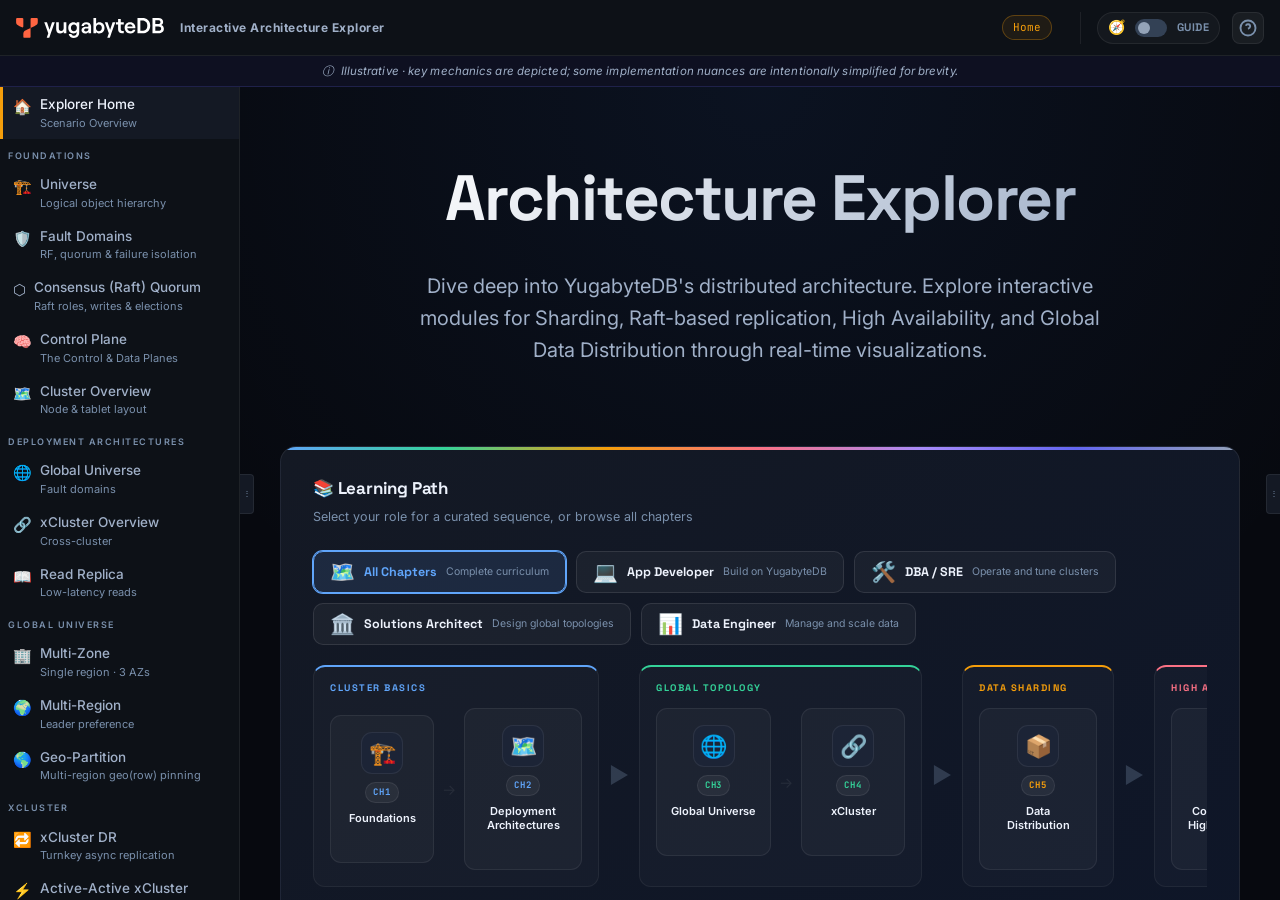
==== explorer/index.html @ 7efde9fc "update: learning path" ====
<!DOCTYPE html>
<html lang="en">

<head>
  <meta charset="UTF-8">
  <meta name="viewport" content="width=device-width, initial-scale=1.0">
  <title>YugabyteDB Interactive Architecture Explorer</title>
  <link
    href="https://fonts.googleapis.com/css2?family=Inter:wght@300;400;500;600;700&family=Space+Grotesk:wght@400;500;600;700&family=JetBrains+Mono:wght@400;500;600&display=swap"
    rel="stylesheet">
  <link rel="stylesheet" href="style.css">
</head>

<body>
  <header>
    <div class="logo">
      <img src="../logo.svg" alt="YugabyteDB" style="height: 20px;">
    </div>
    <span class="logo-txt" style="font-size:12px;color:var(--txt2);font-family:var(--body);margin-left:4px">Interactive Architecture Explorer</span>
    <div class="header-mid">
      <span class="hbadge" id="active-badge">Cluster Overview</span>
      <div class="cluster-health">
        <div class="dot" id="health-dot"></div><span id="health-txt">Healthy · RF=3 · 3 TServers · 7 Raft Groups</span>
      </div>
    </div>
    <div class="header-right">
      <div class="guide-control">
        <span class="guide-icon">🧭</span>
        <label class="switch">
          <input type="checkbox" id="guide-toggle-check" onchange="toggleGuideSetting()">
          <span class="slider"></span>
        </label>
        <span class="guide-label">Guide</span>
      </div>
      <button class="help-trigger" onclick="toggleHelp()" title="Keyboard Shortcuts (?)">
        <svg viewBox="0 0 24 24" width="18" height="18" stroke="currentColor" stroke-width="2.5" fill="none">
          <circle cx="12" cy="12" r="10"></circle>
          <path d="M9.09 9a3 3 0 0 1 5.83 1c0 2-3 3-3 3"></path>
          <line x1="12" y1="17" x2="12.01" y2="17"></line>
        </svg>
      </button>
    </div>
  </header>
  <div class="notice-bar">
    ⓘ &nbsp;Illustrative · key mechanics are depicted; some implementation nuances are intentionally simplified for brevity.
  </div>

  <div class="app-main">
    <!-- SIDEBAR -->
    <nav class="sidebar" id="sidebar">
      <!-- Populated dynamically by buildSidebar() -->
    </nav>

    <!-- CLUSTER AREA -->
    <div class="cluster-area">
      <div id="home-view" class="home-view" style="display:none"></div>
      <div class="pane-toggle sidebar-toggle" onclick="toggleSidebar()" title="Toggle Sidebar (Left Pane) · [ ">⋮</div>
      <div class="pane-toggle info-toggle" onclick="toggleInfoPanel()" title="Toggle Info Panel (Right Pane) · ]">⋮</div>
      <div class="toolbar">
        <span class="tlabel">LEGEND:</span>
        <span class="tchip tc-l">◉ LEADER</span>
        <span class="tchip tc-f">○ FOLLOWER</span>
        <span class="tchip tc-c">◐ CANDIDATE</span>
        <span class="tchip tc-d">✕ DEAD</span>
        <span class="tchip tc-p">⟊ PARTITIONED</span>
        <span class="tterm-display" id="term-display">Raft Term: 4</span>
      </div>

      <div id="arch-view" class="arch-view" style="display:none"></div>

      <!-- canvas -->
      <div class="canvas-wrap" id="canvas-wrap">
        <svg id="svg-overlay"></svg>
        <div class="region-divider d-v1" style="left: 33%"></div>
        <div class="region-divider d-v2" style="left: 66%"></div>
        <div class="client-box" id="client-box">⬡ YB-TServer Gateway</div>

        <!-- Geo-Partitioning: region-pinned client boxes -->
        <div class="geo-client-box" id="geo-client-us">⬡ US-East<br>Client</div>
        <div class="geo-client-box" id="geo-client-eu">⬡ EU-West<br>Client</div>
        <div class="geo-client-box" id="geo-client-apac">⬡ APAC<br>Client</div>

        <!-- Region Info Column (Visible only in Geo-mode) -->
        <div class="region-info-card" id="ric-us">
          <div class="ric-flag">🇺🇸</div>
          <div class="ric-name">US-East</div>
          <div class="ric-meta">AWS us-east-1</div>
        </div>
        <div class="region-info-card" id="ric-eu">
          <div class="ric-flag">🇪🇺</div>
          <div class="ric-name">Europe</div>
          <div class="ric-meta">AWS eu-central-1</div>
        </div>
        <div class="region-info-card" id="ric-apac">
          <div class="ric-flag">🇮🇳</div>
          <div class="ric-name">APAC</div>
          <div class="ric-meta">AWS ap-south-1</div>
        </div>

        <!-- Region US -->
        <div class="node-card" id="node-1">
          <div class="region-label">ap-south-1</div>
          <div class="n-header"><div class="n-indicator" id="ni-1"></div><div class="n-name">TServer-1</div><div class="n-zone">ap-south-1a</div></div>
          <div class="n-body" id="nb-1"></div>
        </div>
        <div class="node-card" id="node-2">
          <div class="region-label">ap-south-1</div>
          <div class="n-header"><div class="n-indicator" id="ni-2"></div><div class="n-name">TServer-2</div><div class="n-zone">ap-south-1b</div></div>
          <div class="n-body" id="nb-2"></div>
        </div>
        <div class="node-card" id="node-3">
          <div class="region-label">ap-south-1</div>
          <div class="n-header"><div class="n-indicator" id="ni-3"></div><div class="n-name">TServer-3</div><div class="n-zone">ap-south-1c</div></div>
          <div class="n-body" id="nb-3"></div>
        </div>

        <!-- Region EU -->
        <div class="node-card" id="node-4" style="display:none">
          <div class="region-label">Europe</div>
          <div class="n-header"><div class="n-indicator" id="ni-4"></div><div class="n-name">TServer-4</div><div class="n-zone">eu-central-1a</div></div>
          <div class="n-body" id="nb-4"></div>
        </div>
        <div class="node-card" id="node-5" style="display:none">
          <div class="region-label">Europe</div>
          <div class="n-header"><div class="n-indicator" id="ni-5"></div><div class="n-name">TServer-5</div><div class="n-zone">eu-central-1b</div></div>
          <div class="n-body" id="nb-5"></div>
        </div>
        <div class="node-card" id="node-6" style="display:none">
          <div class="region-label">Europe</div>
          <div class="n-header"><div class="n-indicator" id="ni-6"></div><div class="n-name">TServer-6</div><div class="n-zone">eu-central-1c</div></div>
          <div class="n-body" id="nb-6"></div>
        </div>

        <!-- Region APAC -->
        <div class="node-card" id="node-7" style="display:none">
          <div class="region-label">APAC</div>
          <div class="n-header"><div class="n-indicator" id="ni-7"></div><div class="n-name">TServer-7</div><div class="n-zone">ap-south-1a</div></div>
          <div class="n-body" id="nb-7"></div>
        </div>
        <div class="node-card" id="node-8" style="display:none">
          <div class="region-label">APAC</div>
          <div class="n-header"><div class="n-indicator" id="ni-8"></div><div class="n-name">TServer-8</div><div class="n-zone">ap-south-1b</div></div>
          <div class="n-body" id="nb-8"></div>
        </div>
        <div class="node-card" id="node-9" style="display:none">
          <div class="region-label">APAC</div>
          <div class="n-header"><div class="n-indicator" id="ni-9"></div><div class="n-name">TServer-9</div><div class="n-zone">ap-south-1c</div></div>
          <div class="n-body" id="nb-9"></div>
        </div>

        <!-- xCluster PRIMARY cluster label -->
        <div class="xc-primary-bar" id="xc-primary-bar">
          <div class="xc-badge primary">PRIMARY</div>
          <div class="xc-region-badge" id="xc-primary-region">ap-south-1</div>
          <div class="xc-city-lbl">Mumbai, IN</div>
          <div class="xc-dot"></div>
        </div>

        <!-- xCluster Latency / CDC Band -->
        <div class="xc-latency-band" id="xc-latency-band">
          <div class="xc-wan-info">
            <div class="xc-wan-lbl">WAN /<br>Internet</div>
            <div class="xc-rtt" id="xc-rtt">RTT ~45ms</div>
            <div class="xc-dir-arrow">↓ Pull</div>
          </div>
          <div class="xc-pollers-wrap">
            <div class="xc-pollers-hdr" id="xc-pollers-hdr">Pollers · ap-south-2</div>
            <div class="xc-pollers">
              <div class="xc-poller" id="xc-p1">
                <div class="xc-poller-dot">P-1</div>
                <div class="xc-poller-lbl">Poller 1</div>
              </div>
              <div class="xc-poller" id="xc-p2">
                <div class="xc-poller-dot">P-2</div>
                <div class="xc-poller-lbl">Poller 2</div>
              </div>
              <div class="xc-poller" id="xc-p3">
                <div class="xc-poller-dot">P-3</div>
                <div class="xc-poller-lbl">Poller 3</div>
              </div>
            </div>
          </div>
          <div class="xc-metrics">
            <div class="xc-metric"><span class="xc-metric-lbl">Lag</span><span class="xc-metric-val" id="xc-lag">—</span></div>
            <div class="xc-metric"><span class="xc-metric-lbl">RPO</span><span class="xc-metric-val" id="xc-rpo">—</span></div>
          </div>
        </div>

        <!-- xCluster SECONDARY cluster label -->
        <div class="xc-secondary-bar" id="xc-secondary-bar">
          <div class="xc-badge secondary" id="xc-secondary-badge">SECONDARY</div>
          <div class="xc-region-badge" id="xc-secondary-region">ap-south-2</div>
          <div class="xc-city-lbl">Hyderabad, IN</div>
        </div>
      </div>

      <!-- FAILURE DASHBOARD -->
      <div class="failure-dash" id="failure-dash" style="height:230px">
        <div class="fd-tabs" id="fd-tabs">
          <button class="fd-tab active" id="fdt-node" onclick="switchFDTab('node')">💥 Node Failure</button>
          <button class="fd-tab" id="fdt-part" onclick="switchFDTab('part')">🔀 Network Partition</button>
          <div style="margin-left:auto;display:flex;align-items:center;gap:8px;padding-right:10px">
            <span id="fd-phase-lbl" style="font-size:10px;color:var(--txt3);font-family:var(--mono)"></span>
          </div>
        </div>
        <div class="fd-content">
          <div class="fd-nodes" id="fd-nodes"></div>
          <div class="fd-tracker">
            <div class="fd-tracker-header">
              <div class="fd-counter">
                <div class="fdc-val" id="fd-write-total">0</div>
                <div class="fdc-lbl">WRITES SENT</div>
              </div>
              <div class="fd-counter">
                <div class="fdc-val" id="fd-write-ok" style="color:var(--ok)">0</div>
                <div class="fdc-lbl">COMMITTED</div>
              </div>
              <div class="fd-counter">
                <div class="fdc-val" id="fd-write-lost" style="color:var(--dead)">0</div>
                <div class="fdc-lbl">REJECTED</div>
              </div>
              <div class="fd-counter">
                  <div class="fdc-val" id="fd-write-lag" style="color:var(--warn)">0</div>
                  <div class="fdc-lbl">LOG LAG</div>
              </div>
              <div style="flex:1"></div>
              <button class="btn btn-p" id="btn-fd-run" onclick="fdToggleAutoWrite()"
                style="font-size:10px;padding:5px 10px">▶ Start Writes</button>
            </div>
            <div class="fd-write-log" id="fd-write-log"></div>
          </div>
        </div>
      </div>

      <!-- SCALABILITY DASHBOARD -->
      <div class="scalability-dash" id="scalability-dash">
        <div class="fd-tabs">
          <div class="fd-tab active">📊 Cluster Balance & Scaling Stats</div>
        </div>
        <div class="sd-content">
          <div id="sd-stats-grid" class="sd-stats-grid"></div>
        </div>
      </div>

      <!-- MULTI-REGION LATENCY PANEL -->
      <div class="mr-lat-panel" id="mr-lat-panel"></div>

      <!-- DATA PANEL -->
      <div class="data-panel" id="data-panel">
        <div class="log-hdr" style="padding: 6px 12px; flex-shrink: 0;">Table Data View</div>
        <div class="data-table-wrap">
          <table class="data-table" id="data-table">
            <thead><tr id="data-table-head"></tr></thead>
            <tbody id="data-table-body"></tbody>
          </table>
        </div>
      </div>

      <!-- SPLIT PANEL -->
      <div class="split-panel" id="split-panel">
        <div class="log-hdr" style="padding: 0; margin-bottom: 8px;">Tablet Split Analysis</div>
        <div class="split-viz" id="split-viz"></div>
      </div>
      <!-- DOCDB PANEL -->
      <div class="docdb-panel" id="docdb-panel" style="display:none">
        <div class="docdb-pnl-hdr">
          <div class="docdb-pnl-title">DocDB Internal KV Store · LSM + MVCC View</div>
          <div class="docdb-pnl-sub">All writes are immutable appends — layers shown newest → oldest</div>
        </div>
        <div class="docdb-op" id="docdb-op" style="display:none"></div>
        <div class="docdb-layers-wrap" id="docdb-layers-wrap"></div>
        <div class="docdb-rdrs" id="docdb-readers-wrap" style="display:none">
          <div class="docdb-rdrs-hdr">MVCC Snapshot Readers</div>
          <div class="docdb-rdrs-list" id="docdb-readers-list"></div>
        </div>
      </div>
    </div>

    <!-- INFO PANEL -->
    <aside class="info-panel">
      <div class="info-resize-handle" id="info-resize-handle"></div>
      <div class="i-title" id="i-title">Cluster Overview</div>
      <div class="i-desc" id="i-desc">YugabyteDB distributes data across TServers using tablet-based sharding.</div>
      <div class="step-sec" id="step-sec"><span class="scount">—</span></div>
      <div class="elect-timeline" id="elect-timeline" style="display:none">
        <div class="et-title">Election Lifecycle</div>
        <div class="et-steps" id="et-steps"></div>
      </div>
      <div class="ddl-sec" id="ddl-sec">
        <div class="lat-title">Table Schema</div>
        <div class="ddl-code" id="ddl-code"></div>
      </div>
      <div class="hash-routing-sec" id="hash-routing-sec" style="display:none">
        <div class="lat-title">Hash Key Space</div>
        <div id="hash-range-map"></div>
        <div class="hash-cur" id="hash-cur" style="display:none">
          <div class="hash-cur-lbl">Last Insert</div>
          <div class="hash-cur-flow" id="hash-cur-flow"></div>
        </div>
        <div class="hash-history-sec" id="hash-history-sec" style="display:none">
          <div class="hash-cur-lbl">Recent Inserts</div>
          <div id="hash-history-list"></div>
        </div>
      </div>
      <div class="lat-sec">
        <div class="lat-title">Operation Latency</div>
        <div id="lat-rows"></div>
      </div>
      <div class="tx-sec" id="tx-panel" style="display:none">
        <div class="tx-title">Distributed Transactions <span id="tx-count">0</span></div>
        <div id="tx-list" style="display:contents">
           <div style="font-size:9px;color:var(--txt3);text-align:center;padding:10px">No active transactions</div>
        </div>
      </div>
      <div class="log-sec">
        <div class="log-hdr">Event Log <button class="log-clr" onclick="clearLog()">Clear</button></div>
        <div class="log-body" id="log-body"></div>
      </div>
    </aside>
  </div>

  <!-- CTRL BAR -->
  <div class="ctrl-bar">
    <div class="cgrp">
      <button class="btn btn-p" id="btn-step" onclick="stepForward()">Step →</button>
      <button class="btn" id="btn-play" onclick="togglePlay()">▶ Play</button>
      <button class="btn" id="btn-reset" onclick="resetScenario()">↺ Reset</button>
    </div>
    <div class="cdiv"></div>
    <div class="spd-wrap">Speed: <input type="range" id="spd" min="0.5" max="3" step="0.5" value="1"
        oninput="speedVal=+this.value;document.getElementById('spd-val').textContent=this.value+'×'"><span
        id="spd-val">1×</span></div>
    <div class="cdiv"></div>
    <div class="cgrp" id="extra-btns"></div>
    <div class="qwrap">
      <input class="qinput" id="qinput" placeholder="SELECT * FROM users WHERE id = 4"
        onkeydown="if(event.key==='Enter')execQuery()" />
      <button class="btn btn-p" onclick="execQuery()">Execute</button>
    </div>
  </div>

  <!-- MODALS & GUIDES -->
  <div class="modal-overlay" id="help-modal">
    <div class="modal-content help-modal">
      <div class="modal-header">
        <h2>⌨️ Architecture Explorer Shortcuts</h2>
        <button class="close-btn" onclick="toggleHelp()">×</button>
      </div>
      <div class="modal-body">
        <div class="shortcut-grid">
          <div class="shortcut-item"><kbd>?</kbd><span>Show / Hide this help menu</span></div>
          <div class="shortcut-item"><kbd>[</kbd><span>Toggle Navigation Sidebar</span></div>
          <div class="shortcut-item"><kbd>]</kbd><span>Toggle Info Panel (Right)</span></div>
          <div class="shortcut-item"><kbd>Space</kbd><span>Play / Pause Simulation</span></div>
          <div class="shortcut-item"><kbd>↑</kbd> <kbd>↓</kbd><span>Navigate Sidebar Menus</span></div>
          <div class="shortcut-item"><kbd>S</kbd><span>Step Forward</span></div>          <div class="shortcut-item"><kbd>R</kbd><span>Reset Scenario</span></div>
          <div class="shortcut-item"><kbd>F</kbd><span>Toggle Focus Mode (Canvas only)</span></div>
          <div class="shortcut-item"><kbd>G</kbd><span>Toggle Explorer Guide</span></div>
          <div class="shortcut-item"><kbd>Esc</kbd><span>Close Guide / Modal</span></div>
        </div>
      </div>
    </div>
  </div>

  <div class="tour-guide" id="tour-guide">
    <div class="tour-header">
      <span class="tour-title">🧭 Explorer Guide</span>
      <button class="tour-close" onclick="closeTour()">×</button>
    </div>
    <div class="tour-content" id="tour-content">
      <!-- Populated by engine.js -->
    </div>
  </div>

  <div class="focus-mode-hint" id="focus-hint">Focus Mode Active · Press 'F' to exit</div>
  <script src="config.js"></script>
  <script src="engine.js"></script>
  <script src="scenarios.js"></script>
</body>

</html>
---- explorer/style.css ----
:root {
      --bg: #07090f;
      --s1: #0d1117;
      --s2: #141924;
      --s3: #1c2436;
      --border: rgba(255, 255, 255, .07);
      --border-hi: rgba(255, 255, 255, .14);
      --txt: #edf2fc;
      --txt2: #a0b0c8;
      --txt3: #7a90ac;
      --leader: #f59e0b;
      --follower: #3b82f6;
      --candidate: #a855f7;
      --dead: #ef4444;
      --ok: #22c55e;
      --warn: #f59e0b;
      --err: #ef4444;
      --info: #60a5fa;
      --near: #34d399;
      --far: #fb923c;
      --part: #e879f9;
      --users-c: #f59e0b;
      --categories-c: #34d399;
      --prod-c: #60a5fa;
      --head: 'Space Grotesk', sans-serif;
      --body: 'Inter', sans-serif;
      --mono: 'JetBrains Mono', monospace;
      --hh: 56px;
      --ch: 64px;
      --sw: 240px;
      --iw: 340px;
      --accent: #3b82f6;
      --accent-dim: rgba(59, 130, 246, 0.1);
    }

    *,
    *::before,
    *::after {
      box-sizing: border-box;
      margin: 0;
      padding: 0
    }

    body {
      font-family: var(--body);
      background: var(--bg);
      color: var(--txt);
      height: 100vh;
      display: flex;
      flex-direction: column;
      overflow: hidden;
      font-size: 14px;
      line-height: 1.6;
      font-weight: 400;
      -webkit-font-smoothing: antialiased;
      -moz-osx-font-smoothing: grayscale;
      text-rendering: optimizeLegibility;
    }

    /* ── HEADER ── */
    header {
      height: var(--hh);
      background: var(--s1);
      border-bottom: 1px solid var(--border);
      display: flex;
      align-items: center;
      padding: 0 16px;
      gap: 12px;
      flex-shrink: 0;
      z-index: 20
    }

    .logo {
      display: flex;
      align-items: center;
      gap: 9px
    }

    .logo-txt {
      font-family: var(--head);
      font-size: 20px;
      font-weight: 700;
      letter-spacing: .5px
    }

    .header-mid {
      margin-left: auto;
      display: flex;
      align-items: center;
      gap: 16px;
    }

    .notice-bar {
      width: 100%;
      background: rgba(99, 102, 241, 0.08);
      border-bottom: 1px solid rgba(99, 102, 241, 0.2);
      color: var(--txt2);
      font-size: 11.5px;
      font-style: italic;
      text-align: center;
      padding: 6px 20px;
      flex-shrink: 0;
      letter-spacing: 0.1px
    }

    .hbadge {
      padding: 3px 10px;
      border-radius: 20px;
      font-size: 11px;
      font-family: var(--mono);
      border: 1px solid rgba(245, 158, 11, .3);
      background: rgba(245, 158, 11, .08);
      color: var(--leader)
    }

    .cluster-health {
      display: flex;
      align-items: center;
      gap: 5px;
      font-size: 11px;
      color: var(--ok);
      font-family: var(--mono)
    }

    .dot {
      width: 6px;
      height: 6px;
      border-radius: 50%;
      background: var(--ok);
      animation: blink 2s ease infinite
    }

    @keyframes blink {
      0%, 100% { opacity: 1; }
      50% { opacity: .3; }
    }

    .dcell-hlc {
      font-family: var(--mono);
      font-size: 8.5px;
      color: var(--near);
      opacity: 0.9;
      background: rgba(52, 211, 153, 0.08);
      padding: 1px 4px;
      border-radius: 3px;
      border: 1px solid rgba(52, 211, 153, 0.15);
      text-shadow: 0 0 6px rgba(52, 211, 153, 0.4);
      margin-left: auto;
      letter-spacing: -0.2px;
    }

    /* ── REGIONS ── */
    .region-label {
      position: absolute;
      top: -26px;
      left: 50%;
      transform: translateX(-50%);
      font-size: 10px;
      font-weight: 800;
      letter-spacing: 1.2px;
      text-transform: uppercase;
      color: var(--txt3);
      background: var(--s1);
      padding: 3px 10px;
      border-radius: 5px;
      border: 1px solid var(--border);
      white-space: nowrap;
      pointer-events: none;
      display: none;
      box-shadow: 0 4px 12px rgba(0,0,0,0.3);
      z-index: 10;
    }

    .node-card.us-region .region-label { display: block; color: var(--leader); border-color: rgba(245, 158, 11, .4); background: rgba(245, 158, 11, 0.05); }
    .node-card.eu-region .region-label { display: block; color: var(--follower); border-color: rgba(59, 130, 246, .4); background: rgba(59, 130, 246, 0.05); }
    .node-card.apac-region .region-label { display: block; color: var(--near); border-color: rgba(52, 211, 153, .4); background: rgba(52, 211, 153, 0.05); }

    .canvas-wrap.region-distance {
      display: grid;
      grid-template-columns: repeat(3, 1fr);
      gap: 30px;
      padding: 45px 25px;
      transition: all 0.5s ease;
    }

    .canvas-wrap.geo-mode {
      display: grid;
      grid-template-columns: 180px 1fr 1fr 1fr 120px;
      grid-template-rows: repeat(3, auto);
      gap: 24px 20px;
      padding: 40px 20px 20px;
      width: 100%;
      max-width: 1600px;
      margin: 0 auto;
    }

    .geo-mode .node-card {
      margin-top: 0;
      max-width: 100%;
      width: 100%;
    }

    .canvas-wrap.geo-mode > #svg-overlay,
    .canvas-wrap.geo-mode > .region-divider {
      grid-column: 1 / -1;
      grid-row: 1 / -1;
    }

    .region-info-card {
      display: none;
      background: var(--s1);
      border: 1px solid var(--border-hi);
      border-radius: 12px;
      padding: 16px;
      flex-direction: column;
      gap: 4px;
      box-shadow: 0 4px 20px rgba(0,0,0,0.4);
      border-left: 5px solid var(--txt3);
    }

    .geo-mode .region-info-card { display: flex; }
    
    .geo-mode #ric-us { grid-row: 1; grid-column: 1; border-left-color: var(--leader); }
    .geo-mode #node-1 { grid-row: 1; grid-column: 2; }
    .geo-mode #node-2 { grid-row: 1; grid-column: 3; }
    .geo-mode #node-3 { grid-row: 1; grid-column: 4; }
    
    .geo-mode #ric-eu { grid-row: 2; grid-column: 1; border-left-color: var(--follower); }
    .geo-mode #node-4 { grid-row: 2; grid-column: 2; }
    .geo-mode #node-5 { grid-row: 2; grid-column: 3; }
    .geo-mode #node-6 { grid-row: 2; grid-column: 4; }
    
    .geo-mode #ric-apac { grid-row: 3; grid-column: 1; border-left-color: var(--near); }
    .geo-mode #node-7 { grid-row: 3; grid-column: 2; }
    .geo-mode #node-8 { grid-row: 3; grid-column: 3; }
    .geo-mode #node-9 { grid-row: 3; grid-column: 4; }

    .ric-flag { font-size: 24px; margin-bottom: 2px; }
    .ric-name { font-family: var(--head); font-size: 17px; font-weight: 800; color: var(--txt); }
    .ric-meta { font-family: var(--mono); font-size: 10px; color: var(--txt3); text-transform: uppercase; letter-spacing: 0.5px; }

    .canvas-wrap.geo-mode .node-card {
      margin-top: 0 !important;
      width: 100% !important;
      max-width: 320px !important;
    }

    .canvas-wrap.region-distance .node-card {
      margin-top: 15px;
      width: 100%;
    }

    .region-divider {
      position: absolute;
      top: 0;
      bottom: 0;
      width: 1px;
      background: linear-gradient(to bottom, transparent, var(--border-hi), transparent);
      z-index: 0;
      display: none;
    }

    .region-divider.d-v1 { left: 33.33% !important; }
    .region-divider.d-v2 { left: 66.66% !important; }
    .region-distance .region-divider { display: block; }

    /* ── LAYOUT ── */
    .app-main {
      flex: 1;
      display: flex;
      overflow: hidden
    }

    /* ── SIDEBAR ── */
    .sidebar {
      width: var(--sw);
      background: var(--s1);
      border-right: 1px solid var(--border);
      display: flex;
      flex-direction: column;
      overflow-y: auto;
      flex-shrink: 0;
      transition: width 0.3s ease, min-width 0.3s ease;
    }

    .sidebar.collapsed {
      width: 0 !important;
      min-width: 0 !important;
      border-right: none;
      overflow: hidden;
    }

    .sgroup {
      padding: 10px 8px 4px;
      font-size: 9px;
      font-weight: 600;
      letter-spacing: 1.5px;
      text-transform: uppercase;
      color: var(--txt3)
    }

    .sbtn {
      display: flex;
      align-items: flex-start;
      gap: 8px;
      padding: 9px 10px;
      cursor: pointer;
      border: none;
      background: transparent;
      color: var(--txt2);
      text-align: left;
      width: 100%;
      border-left: 3px solid transparent;
      font-family: var(--body);
      transition: all .15s
    }

    .sbtn:hover {
      background: var(--s2);
      color: var(--txt)
    }

    .sbtn.active {
      background: var(--s2);
      color: var(--txt);
      border-left-color: var(--leader)
    }

    .sicon {
      font-size: 15px;
      flex-shrink: 0;
      margin-top: 1px
    }

    .slabel {
      font-size: 13.5px;
      font-weight: 500;
      line-height: 1.3
    }

    .ssub {
      font-size: 11px;
      color: var(--txt3);
      margin-top: 2px
    }

    /* ── CLUSTER AREA ── */
    .cluster-area {
      flex: 1;
      display: flex;
      flex-direction: column;
      overflow: hidden;
      position: relative
    }

    .toolbar {
      height: 32px;
      background: var(--s1);
      border-bottom: 1px solid var(--border);
      display: flex;
      align-items: center;
      padding: 0 10px;
      gap: 8px;
      flex-shrink: 0
    }

    .tchip {
      padding: 2px 7px;
      border-radius: 4px;
      font-size: 9px;
      font-family: var(--mono);
      border: 1px solid
    }

    .tc-l {
      color: var(--leader);
      border-color: rgba(245, 158, 11, .3);
      background: rgba(245, 158, 11, .07)
    }

    .tc-f {
      color: var(--follower);
      border-color: rgba(59, 130, 246, .3);
      background: rgba(59, 130, 246, .07)
    }

    .tc-c {
      color: var(--candidate);
      border-color: rgba(168, 85, 247, .3);
      background: rgba(168, 85, 247, .07)
    }

    .tc-d {
      color: var(--dead);
      border-color: rgba(239, 68, 68, .3);
      background: rgba(239, 68, 68, .07)
    }

    .tc-p {
      color: var(--part);
      border-color: rgba(232, 121, 249, .3);
      background: rgba(232, 121, 249, .07)
    }

    .tlabel {
      font-size: 9px;
      color: var(--txt3)
    }

    .tterm-display {
      margin-left: auto;
      font-family: var(--mono);
      font-size: 10px;
      color: var(--txt2)
    }

    .tterm-display.hl-term {
      color: var(--leader) !important;
      font-weight: bold;
      text-shadow: 0 0 10px rgba(245, 158, 11, 0.6);
    }

    .canvas-wrap {
      position: relative;
      overflow-y: auto;
      display: flex;
      gap: 12px;
      padding: 10px;
      align-items: flex-start;
      flex: 1;
      min-height: 0
    }


    #svg-overlay {
      position: absolute;
      top: 0;
      left: 0;
      width: 100%;
      height: 1000px; /* Large height to cover scrolled area */
      pointer-events: none;
      z-index: 0
    }

    .client-box {
      position: absolute;
      top: 2px;
      left: 50%;
      transform: translateX(-50%);
      background: var(--s2);
      border: 1px solid var(--border-hi);
      border-radius: 6px;
      padding: 4px 14px;
      font-family: var(--mono);
      font-size: 10px;
      color: var(--txt2);
      z-index: 10;
      white-space: nowrap;
      transition: all .25s
    }

    .geo-mode .client-box {
      position: relative;
      left: auto;
      top: auto;
      transform: none;
      grid-column: 5;
      grid-row: 1;
      align-self: center;
      justify-self: center;
      margin: 0;
      text-align: center;
      max-width: 110px;
      white-space: normal;
      line-height: 1.4;
    }

    .client-box.active {
      border-color: var(--leader);
      color: var(--leader);
      box-shadow: 0 0 12px rgba(245, 158, 11, .2)
    }

    /* ── GEO-PARTITION REGION CLIENTS ── */
    .geo-client-box {
      display: none;
      background: var(--s2);
      border: 1px solid var(--border-hi);
      border-radius: 6px;
      padding: 5px 10px;
      font-family: var(--mono);
      font-size: 10px;
      color: var(--txt2);
      text-align: center;
      white-space: normal;
      line-height: 1.5;
      max-width: 110px;
      transition: all .25s;
      align-self: center;
      justify-self: center;
    }
    .geo-client-box.active {
      border-color: var(--leader);
      color: var(--leader);
      box-shadow: 0 0 12px rgba(245, 158, 11, .2);
    }
    /* In geo-partition mode: hide global client-box, show region clients */
    .geo-mode.geo-partition .client-box { display: none; }
    .geo-mode.geo-partition #geo-client-us   { display: block; grid-column: 5; grid-row: 1; }
    .geo-mode.geo-partition #geo-client-eu   { display: block; grid-column: 5; grid-row: 2; }
    .geo-mode.geo-partition #geo-client-apac { display: block; grid-column: 5; grid-row: 3; }

    /* ── NODE CARDS ── */
    .node-card {
      flex: 1;
      background: var(--s2);
      border: 1px solid var(--border);
      border-radius: 10px;
      display: flex;
      flex-direction: column;
      min-width: 0;
      position: relative;
      z-index: 1;
      transition: border-color .3s, opacity .3s;
      margin-top: 30px
    }

    .node-card.n-dead {
      border-color: var(--dead) !important;
      opacity: .6
    }

    .node-card.n-partitioned {
      border-color: var(--part) !important;
      box-shadow: 0 0 18px rgba(232, 121, 249, .25) !important
    }

    .node-card.n-highlight {
      border-color: var(--leader);
      box-shadow: 0 0 20px rgba(245, 158, 11, .2)
    }

    .n-header {
      padding: 8px 10px;
      border-bottom: 1px solid var(--border);
      border-radius: 10px 10px 0 0;
      display: flex;
      align-items: center;
      gap: 7px
    }

    .n-indicator {
      width: 7px;
      height: 7px;
      border-radius: 50%;
      background: var(--ok);
      animation: blink 3s ease infinite;
      flex-shrink: 0
    }

    .n-dead .n-indicator {
      background: var(--dead);
      animation: none
    }

    .n-name {
      font-family: var(--head);
      font-size: 15px;
      font-weight: 700;
      letter-spacing: .3px
    }

    .n-zone {
      margin-left: auto;
      font-family: var(--mono);
      font-size: 9px;
      color: #fff;
      background: rgba(255,255,255,0.06);
      border: 1px solid rgba(255,255,255,0.2);
      padding: 2px 7px;
      border-radius: 4px;
      text-transform: lowercase;
      letter-spacing: 0.2px;
    }

    .n-body {
      padding: 6px;
      display: flex;
      flex-direction: column;
      gap: 5px;
      flex: 1;
      min-height: 0
    }

    /* ── TABLETS ── */
    .tablet {
      border: 1px solid var(--border);
      border-radius: 8px;
      background: var(--s3);
      padding: 10px 12px;
      cursor: pointer;
      transition: all .25s;
      position: relative;
      margin-bottom: 5px;
      box-shadow: 0 4px 6px rgba(0,0,0,0.1);
    }

    .tablet:hover {
      border-color: var(--border-hi)
    }

    .tablet.compact {
      padding: 7px 10px;
      margin-bottom: 3px;
    }

    .tablet.compact .t-top { margin-bottom: 3px; }
    .tablet.compact .t-meta { margin-bottom: 0; }

    .lsm-mini {
      font-family: var(--mono);
      font-size: 9px;
      color: var(--txt3);
      margin-top: 5px;
      letter-spacing: 0.3px;
    }

    .tablet.t-leader {
      border-color: rgba(245, 158, 11, .5);
      background: linear-gradient(135deg, rgba(245, 158, 11, .1), var(--s3));
      box-shadow: inset 0 0 15px rgba(245, 158, 11, .08)
    }

    .tablet.t-follower {
      border-color: rgba(59, 130, 246, .25)
    }

    .tablet.t-candidate {
      border-color: var(--candidate) !important;
      box-shadow: 0 0 14px rgba(168, 85, 247, .35) !important;
      animation: cpulse .5s ease infinite
    }

    .tablet.t-hl {
      border-color: var(--leader) !important;
      box-shadow: 0 0 20px rgba(245, 158, 11, .45) !important
    }

    .tablet.t-hl2 {
      border-color: var(--info) !important;
      box-shadow: 0 0 16px rgba(96, 165, 250, .35) !important
    }

    .tablet.t-new {
      border-color: var(--ok) !important;
      box-shadow: 0 0 16px rgba(34, 197, 94, .3) !important;
      animation: fadeIn .4s ease
    }

    .tablet.t-stale {
      border-color: var(--warn) !important;
      opacity: .75
    }

    .tablet.t-syncing {
      border-color: var(--near) !important;
      box-shadow: 0 0 14px rgba(52, 211, 153, .3) !important
    }

    .tablet.t-retiring {
      border-color: var(--warn) !important;
      opacity: .45;
      transition: opacity .5s ease
    }

    .tablet.t-gc-out {
      opacity: 0 !important;
      transform: scaleY(0);
      transform-origin: top;
      transition: opacity .45s ease, transform .45s ease;
      pointer-events: none;
      margin-bottom: 0;
      overflow: hidden
    }

    .gc-overlay {
      position: absolute;
      inset: 0;
      background: rgba(245, 158, 11, .1);
      border-radius: 8px;
      display: flex;
      align-items: center;
      justify-content: center;
      font-family: var(--head);
      font-size: 12px;
      font-weight: 700;
      color: var(--warn);
      letter-spacing: 1.5px;
      z-index: 3;
      pointer-events: none
    }

    @keyframes cpulse {

      0%,
      100% {
        opacity: 1
      }

      50% {
        opacity: .7
      }
    }

    @keyframes fadeIn {
      from {
        opacity: 0;
        transform: scale(.95)
      }

      to {
        opacity: 1;
        transform: scale(1)
      }
    }

    .t-top {
      display: flex;
      align-items: center;
      gap: 5px;
      margin-bottom: 5px
    }

    .t-colordot {
      width: 8px;
      height: 8px;
      border-radius: 2px;
      flex-shrink: 0
    }

    .t-colordots {
      display: flex;
      gap: 2px;
      margin-right: 4px;
    }

    .t-colordots .t-colordot {
      width: 5px;
      height: 5px;
    }

    .d-col-indicator {
      width: 4px;
      height: 10px;
      border-radius: 1px;
      margin-right: 6px;
      flex-shrink: 0;
    }
    .hash-viz-card {
      position: absolute;
      top: 10px;
      right: 10px;
      background: var(--bg);
      border: 1px solid var(--border);
      padding: 10px;
      border-radius: 4px;
      z-index: 100;
      color: var(--txt);
      font-family: var(--mono);
      font-size: 12px;
      box-shadow: 0 4px 6px rgba(0,0,0,0.3);
    }
    .hash-title { font-weight: 700; margin-bottom: 5px; color: var(--leader); }
    .hash-flow { display: flex; align-items: center; gap: 5px; margin-bottom: 5px; }
    .hash-res { color: var(--ok); }
    .hash-dest { font-weight: 600; color: var(--near); margin-top: 2px; }
    .hash-range { font-size: 10px; color: var(--txt3); margin-top: 2px; }

    .role-badge {
      font-size: 10px;
      font-weight: 700;
      font-family: var(--head);
      letter-spacing: .5px;
      padding: 2px 6px;
      border-radius: 3px;
      flex-shrink: 0
    }

    .r-LEADER {
      background: var(--leader);
      color: #000
    }

    .r-FOLLOWER {
      background: rgba(59, 130, 246, .2);
      color: var(--follower);
      border: 1px solid rgba(59, 130, 246, .35)
    }

    .r-CANDIDATE {
      background: var(--candidate);
      color: #fff;
      animation: cpulse .4s infinite
    }

    .r-DEAD {
      background: rgba(239, 68, 68, .18);
      color: var(--dead);
      border: 1px solid rgba(239, 68, 68, .3)
    }

    .r-PARTITIONED {
      background: rgba(232, 121, 249, .15);
      color: var(--part);
      border: 1px solid rgba(232, 121, 249, .3)
    }

    .t-meta {
      display: flex;
      align-items: center;
      gap: 6px;
      margin-bottom: 5px
    }

    .t-range {
      font-family: var(--mono);
      font-size: 10px;
      color: var(--leader);
      background: rgba(245, 158, 11, 0.1);
      padding: 1px 4px;
      border-radius: 3px;
      font-weight: 600;
    }

    .t-term {
      font-family: var(--mono);
      font-size: 10px;
      color: var(--txt2);
      background: rgba(255, 255, 255, 0.05);
      padding: 1px 4px;
      border-radius: 3px;
      margin-left: auto
    }

    .t-data {
      background: rgba(0, 0, 0, .35);
      border-radius: 4px;
      overflow: hidden;
      margin-bottom: 6px
    }

    .d-row {
      display: flex;
      padding: 3px 6px;
      font-family: var(--mono);
      font-size: 10.5px;
      color: var(--txt2);
      border-bottom: 1px solid rgba(255, 255, 255, .035);
      gap: 2px;
      transition: background .2s
    }

    .d-row:last-child {
      border-bottom: none
    }

    .d-row.r-new {
      background: rgba(245, 158, 11, .2);
      color: var(--txt)
    }

    .d-row.r-read {
      background: rgba(96, 165, 250, .14);
      color: var(--txt)
    }

    .dcell {
      flex: 1;
      overflow: hidden;
      text-overflow: ellipsis;
      white-space: nowrap;
      padding: 0 2px
    }

    .dcell:first-child {
      flex: 0 0 24px;
      color: var(--leader);
      opacity: .85
    }

    .dcell-score {
      flex: 0 0 24px !important;
      text-align: right;
      font-size: 8.5px;
      font-weight: 600;
      color: var(--ok);
      padding: 0 3px 0 0
    }

    .dcell-reg {
      flex: 0 0 26px !important;
      text-align: center;
      font-size: 8px;
      font-weight: 600;
      color: var(--txt2);
      background: rgba(255,255,255,0.04);
      border-radius: 3px;
      padding: 0 2px
    }

    .dcell-hlc {
      flex: 0 0 76px;
      font-size: 8.5px;
      color: var(--info);
      background: rgba(96, 165, 250, 0.06);
      padding: 1px 4px;
      border-radius: 3px;
      text-align: center;
      font-family: var(--mono);
      font-weight: 500;
      margin-left: 4px;
      border: 1px solid rgba(96, 165, 250, 0.1);
      letter-spacing: -0.2px;
    }

    .d-row.provisional {
      opacity: 0.5;
      font-style: italic;
      border-left: 2px solid var(--txt3);
    }

    .d-row.provisional::after {
      content: '⏳';
      font-size: 8px;
      margin-left: 4px;
    }

    /* ── LSM BARS ── */
    .lsm-box {
      background: rgba(0, 0, 0, .25);
      border-radius: 5px;
      padding: 7px 9px;
      margin-top: 4px
    }

    .lsm-title {
      font-size: 8px;
      letter-spacing: 1.2px;
      text-transform: uppercase;
      color: var(--txt3);
      margin-bottom: 5px;
      font-family: var(--mono);
      display: flex;
      align-items: center;
      gap: 5px
    }

    .lsm-fi {
      font-size: 8px;
      color: var(--txt3)
    }

    .lsm-row {
      display: flex;
      align-items: center;
      gap: 6px;
      margin-bottom: 5px
    }

    .lsm-row:last-child {
      margin-bottom: 0
    }

    .lsm-lbl {
      font-size: 9px;
      color: var(--txt2);
      width: 28px;
      flex-shrink: 0;
      font-family: var(--mono)
    }

    .lsm-track {
      flex: 1;
      height: 9px;
      background: rgba(0, 0, 0, .45);
      border-radius: 4px;
      overflow: hidden
    }

    .lsm-fill {
      height: 100%;
      border-radius: 4px;
      transition: width .4s ease
    }

    .lsm-mem {
      background: linear-gradient(90deg, #00c9c9, #00e5a0)
    }

    .lsm-ss {
      background: linear-gradient(90deg, #3a4556, #5a6880)
    }

    .sst-container {
      display: flex;
      flex-direction: column;
      gap: 2px;
      margin-top: 4px;
    }

    .sst-file {
      height: 6px;
      background: linear-gradient(90deg, #4b5563, #6b7280);
      border-radius: 2px;
      border: 1px solid rgba(255, 255, 255, 0.05);
      transition: all 0.6s cubic-bezier(0.4, 0, 0.2, 1);
      position: relative;
      overflow: hidden;
    }

    .sst-file::after {
      content: "";
      position: absolute;
      top: 0; left: 0; right: 0; bottom: 0;
      background: linear-gradient(90deg, transparent, rgba(255,255,255,0.05), transparent);
    }

    .sst-file.compacting {
      animation: sst-merge 0.8s infinite alternate;
      border-color: var(--leader);
    }

    @keyframes sst-merge {
      from { filter: brightness(1); transform: scaleY(1); }
      to { filter: brightness(1.4); transform: scaleY(1.1); }
    }

    .lsm-pct {
      font-family: var(--mono);
      font-size: 8px;
      width: 28px;
      text-align: right;
      flex-shrink: 0;
      color: var(--txt3)
    }

    /* ── PARTITION WALL (SVG drawn via JS) ── */
    /* ── FAILURE DASHBOARD ── */
    .failure-dash {
      background: var(--s1);
      border-top: 1px solid var(--border);
      flex-shrink: 0;
      display: none;
      flex-direction: column;
      overflow: hidden
    }

    .failure-dash.visible {
      display: flex
    }

    .fd-tabs {
      display: flex;
      gap: 0;
      border-bottom: 1px solid var(--border);
      flex-shrink: 0
    }

    .fd-tab {
      padding: 7px 18px;
      font-size: 12px;
      font-weight: 500;
      cursor: pointer;
      border: none;
      background: transparent;
      color: var(--txt2);
      border-bottom: 2px solid transparent;
      font-family: var(--body);
      transition: all .15s;
      display: flex;
      align-items: center;
      gap: 6px
    }

    .fd-tab:hover {
      color: var(--txt);
      background: var(--s2)
    }

    .fd-tab.active {
      color: var(--txt);
      border-bottom-color: var(--leader)
    }

    .fd-content {
      flex: 1;
      overflow: hidden;
      display: flex;
      gap: 0
    }

    /* ── NODE STATUS CARDS ── */
    .fd-nodes {
      display: flex;
      gap: 8px;
      padding: 10px 12px;
      flex-shrink: 0;
      align-items: stretch
    }

    .fd-node {
      background: var(--s2);
      border: 1px solid var(--border);
      border-radius: 8px;
      padding: 10px 14px;
      min-width: 160px;
      display: flex;
      flex-direction: column;
      gap: 5px;
      transition: border-color .3s
    }

    .fd-node.fdn-ok {
      border-color: rgba(34, 197, 94, .2)
    }

    .fd-node.fdn-dead {
      border-color: var(--dead);
      background: rgba(239, 68, 68, .06)
    }

    .fd-node.fdn-part {
      border-color: var(--part);
      background: rgba(232, 121, 249, .05)
    }

    .fd-node.fdn-syncing {
      border-color: var(--near);
      background: rgba(52, 211, 153, .05)
    }

    .fdn-header {
      display: flex;
      align-items: center;
      gap: 7px
    }

    .fdn-dot {
      width: 8px;
      height: 8px;
      border-radius: 50%;
      background: var(--ok);
      flex-shrink: 0;
      animation: blink 2s ease infinite
    }

    .fdn-dead .fdn-dot {
      background: var(--dead);
      animation: none
    }

    .fdn-part .fdn-dot {
      background: var(--part);
      animation: none
    }

    .fdn-syncing .fdn-dot {
      background: var(--near)
    }

    .fdn-name {
      font-family: var(--head);
      font-size: 13px;
      font-weight: 700
    }

    .fdn-status {
      font-size: 9px;
      font-family: var(--mono);
      padding: 2px 6px;
      border-radius: 3px;
      margin-left: auto
    }

    .fdn-ok .fdn-status {
      background: rgba(34, 197, 94, .12);
      color: var(--ok)
    }

    .fdn-dead .fdn-status {
      background: rgba(239, 68, 68, .15);
      color: var(--dead)
    }

    .fdn-part .fdn-status {
      background: rgba(232, 121, 249, .12);
      color: var(--part)
    }

    .fdn-syncing .fdn-status {
      background: rgba(52, 211, 153, .12);
      color: var(--near)
    }

    .fdn-stats {
      display: flex;
      flex-direction: column;
      gap: 3px;
      margin-top: 3px
    }

    .fdn-stat {
      display: flex;
      align-items: center;
      justify-content: space-between;
      font-size: 10px
    }

    .fdn-stat-lbl {
      color: var(--txt3);
      font-family: var(--mono)
    }

    .fdn-stat-val {
      font-family: var(--mono);
      font-weight: 600;
      color: var(--txt)
    }

    .fdn-lag {
      background: rgba(0, 0, 0, .3);
      border-radius: 3px;
      overflow: hidden;
      height: 4px;
      margin-top: 4px
    }

    .fdn-lag-fill {
      height: 100%;
      border-radius: 3px;
      transition: width .5s ease;
      background: var(--ok)
    }

    .fdn-lag-fill.behind {
      background: var(--warn)
    }

    .fdn-lag-fill.far-behind {
      background: var(--err)
    }

    .fdn-sync-bar {
      display: flex;
      align-items: center;
      gap: 5px;
      margin-top: 4px
    }

    .fdn-sync-lbl {
      font-size: 8px;
      color: var(--txt3);
      font-family: var(--mono);
      white-space: nowrap
    }

    .fdn-sync-track {
      flex: 1;
      height: 5px;
      background: rgba(0, 0, 0, .4);
      border-radius: 3px;
      overflow: hidden
    }

    .fdn-sync-fill {
      height: 100%;
      border-radius: 3px;
      background: var(--near);
      transition: width .3s ease
    }

    /* ── WRITE TRACKER ── */
    .fd-tracker {
      flex: 1;
      border-left: 1px solid var(--border);
      padding: 10px 14px;
      display: flex;
      flex-direction: column;
      gap: 8px;
      overflow: hidden
    }

    .fd-tracker-header {
      display: flex;
      align-items: center;
      gap: 10px;
      flex-shrink: 0
    }

    .fd-counter {
      display: flex;
      flex-direction: column;
      align-items: center;
      background: var(--s2);
      border: 1px solid var(--border);
      border-radius: 6px;
      padding: 6px 14px;
      min-width: 80px
    }

    .fdc-val {
      font-family: var(--mono);
      font-size: 18px;
      font-weight: 600;
      color: var(--leader);
      line-height: 1
    }

    /* ── TRANSACTION MONITOR ── */
    .tx-sec {
      background: rgba(0,0,0,0.2);
      border: 1px solid var(--border);
      border-radius: 8px;
      padding: 10px;
      margin-top: 10px;
      display: flex;
      flex-direction: column;
      gap: 6px;
    }

    .tx-title {
      font-size: 10px;
      font-weight: 700;
      color: var(--leader);
      text-transform: uppercase;
      letter-spacing: 1px;
      margin-bottom: 2px;
      display: flex;
      justify-content: space-between;
    }

    .tx-row {
      display: flex;
      flex-direction: column;
      background: var(--s2);
      border: 1px solid var(--border-hi);
      border-radius: 4px;
      padding: 6px 8px;
      gap: 4px;
      animation: fadeIn .3s ease;
    }

    .tx-header {
      display: flex;
      justify-content: space-between;
      align-items: center;
    }

    .tx-id {
      font-family: var(--mono);
      font-size: 9px;
      color: var(--txt);
    }

    .tx-status-badge {
      font-size: 8px;
      padding: 1px 5px;
      border-radius: 10px;
      font-weight: 600;
      text-transform: uppercase;
    }

    .txs-pending { background: rgba(245, 158, 11, 0.2); color: var(--warn); }
    .txs-committed { background: rgba(34, 197, 94, 0.2); color: var(--ok); }
    .txs-aborted { background: rgba(239, 68, 68, 0.2); color: var(--dead); }

    .tx-meta {
      display: flex;
      gap: 8px;
      font-size: 8px;
      color: var(--txt3);
      font-family: var(--mono);
    }

    .tx-hb {
      height: 2px;
      background: var(--border);
      width: 100%;
      border-radius: 1px;
      overflow: hidden;
      margin-top: 2px;
    }

    .tx-hb-fill {
      height: 100%;
      background: var(--ok);
      width: 0%;
      transition: width 0.2s linear;
    }

    /* ── GENERAL UTILS ── */

    .fdc-lbl {
      font-size: 8px;
      color: var(--txt3);
      font-family: var(--mono);
      margin-top: 2px
    }

    .fd-write-log {
      flex: 1;
      overflow-y: auto;
      font-family: var(--mono);
      font-size: 9.5px;
      display: flex;
      flex-direction: column;
      gap: 2px;
      min-height: 0
    }

    .fw-entry {
      display: flex;
      gap: 8px;
      align-items: center;
      padding: 2px 4px;
      border-radius: 3px;
      transition: background .2s;
      animation: logslide .15s ease
    }

    .fw-entry:hover {
      background: var(--s3)
    }

    .fw-ts {
      color: var(--txt3);
      flex-shrink: 0;
      width: 34px
    }

    .fw-badge {
      padding: 1px 5px;
      border-radius: 3px;
      font-size: 8.5px;
      font-weight: 700;
      flex-shrink: 0
    }

    .fw-ok {
      background: rgba(34, 197, 94, .12);
      color: var(--ok)
    }

    .fw-skip {
      background: rgba(239, 68, 68, .12);
      color: var(--dead)
    }

    .fw-sync {
      background: rgba(52, 211, 153, .12);
      color: var(--near)
    }

    .fw-txt {
      color: var(--txt2);
      flex: 1
    }

    @keyframes logslide {
      from {
        opacity: 0;
        transform: translateX(-5px)
      }

      to {
        opacity: 1;
        transform: translateX(0)
      }
    }

    /* ── INFO PANEL ── */
    .info-panel {
      width: var(--iw);
      background: var(--s1);
      border-left: 1px solid var(--border);
      display: flex;
      flex-direction: column;
      overflow: hidden;
      flex-shrink: 0;
      transition: width 0.3s ease, min-width 0.3s ease;
      position: relative;
    }

    .info-resize-handle {
      position: absolute;
      left: 0; top: 0; bottom: 0;
      width: 5px;
      cursor: col-resize;
      z-index: 20;
      transition: background 0.15s;
    }
    .info-resize-handle:hover, .info-resize-handle.dragging {
      background: rgba(99,102,241,0.35);
    }

    .info-panel.collapsed {
      width: 0 !important;
      min-width: 0 !important;
      border-left: none;
      overflow: hidden;
    }

    .pane-toggle {
      position: absolute;
      top: 50%;
      transform: translateY(-50%);
      width: 14px;
      height: 40px;
      background: var(--s2);
      border: 1px solid var(--border);
      color: var(--txt3);
      display: flex;
      align-items: center;
      justify-content: center;
      cursor: pointer;
      z-index: 1000;
      font-size: 8px;
      transition: all 0.2s;
    }

    .pane-toggle:hover {
      background: var(--s3);
      color: var(--txt);
    }

    .sidebar-toggle {
      left: 0;
      border-radius: 0 4px 4px 0;
      border-left: none;
    }

    .info-toggle {
      right: 0;
      border-radius: 4px 0 0 4px;
      border-right: none;
    }

    .focus-mode-hint {
      position: fixed;
      bottom: 80px;
      left: 50%;
      transform: translateX(-50%);
      background: rgba(0,0,0,0.8);
      color: var(--txt2);
      padding: 6px 12px;
      border-radius: 20px;
      font-size: 10px;
      pointer-events: none;
      opacity: 0;
      transition: opacity 0.5s;
      z-index: 2000;
      border: 1px solid var(--border);
    }

    body.focus-mode .focus-mode-hint {
      opacity: 1;
    }

    .i-title {
      padding: 12px 14px 8px;
      font-family: var(--head);
      font-size: 16px;
      font-weight: 700;
      letter-spacing: .3px;
      border-bottom: 1px solid var(--border);
      flex-shrink: 0
    }

    .i-desc {
      padding: 8px 14px;
      font-size: 12.5px;
      color: #9daabb;
      line-height: 1.6;
      border-bottom: 1px solid var(--border);
      flex-shrink: 0;
      min-height: 62px
    }

    .step-sec {
      padding: 6px 12px;
      border-bottom: 1px solid var(--border);
      flex-shrink: 0;
      display: flex;
      align-items: center;
      gap: 4px;
      flex-wrap: wrap
    }

    .sdot {
      width: 7px;
      height: 7px;
      border-radius: 50%;
      background: var(--s3);
      border: 1px solid var(--border-hi);
      cursor: pointer;
      transition: all .25s;
      flex-shrink: 0
    }

    .sdot.done {
      background: rgba(245, 158, 11, .3);
      border-color: rgba(245, 158, 11, .5)
    }

    .sdot.active {
      background: var(--leader);
      border-color: var(--leader);
      box-shadow: 0 0 6px rgba(245, 158, 11, .5)
    }

    .scount {
      margin-left: auto;
      font-family: var(--mono);
      font-size: 10.5px;
      color: var(--txt2)
    }

    .ddl-sec {
      padding: 8px 12px;
      border-bottom: 1px solid var(--border);
      flex-shrink: 0;
      display: none
    }

    .hash-routing-sec {
      padding: 8px 12px 10px;
      border-bottom: 1px solid var(--border);
      flex-shrink: 0;
      display: flex;
      flex-direction: column;
      gap: 8px;
    }
    .hrm-table { display: flex; flex-direction: column; gap: 2px; }
    .hrm-hdr { display: grid; grid-template-columns: 65px 1fr 50px; gap: 6px; padding: 3px 6px; font-size: 9.5px; text-transform: uppercase; letter-spacing: 1px; color: var(--txt2); }
    .hrm-row { display: grid; grid-template-columns: 65px 1fr 50px 16px; gap: 6px; padding: 5px 6px; border-radius: 5px; font-size: 12px; font-family: var(--mono); background: var(--s2); border: 1px solid transparent; transition: border-color .2s, background .2s; align-items: center; }
    .hrm-row.hrm-hit { background: rgba(99,102,241,.12); border-color: rgba(99,102,241,.35); }
    .hrm-name { font-weight: 700; color: var(--info); }
    .hrm-range { color: #9daabb; font-size: 11.5px; }
    .hrm-leader { color: var(--txt2); text-align: right; }
    .hrm-ptr { color: var(--info); font-weight: 700; font-size: 12px; }
    .hash-cur { background: var(--s2); border: 1px solid var(--border-hi); border-radius: 6px; padding: 8px 10px; display: flex; flex-direction: column; gap: 5px; }
    .hash-cur-lbl { font-size: 9.5px; text-transform: uppercase; letter-spacing: 1.5px; color: var(--txt2); margin-bottom: 2px; }
    .hcf-steps { display: flex; align-items: center; gap: 6px; flex-wrap: wrap; }
    .hcf-key  { font-size: 13px; font-weight: 700; color: var(--txt); font-family: var(--mono); }
    .hcf-fn   { font-size: 12px; color: var(--warn); font-family: var(--mono); background: rgba(245,158,11,.1); border: 1px solid rgba(245,158,11,.25); border-radius: 3px; padding: 1px 5px; }
    .hcf-arr  { font-size: 12px; color: var(--txt2); }
    .hcf-res  { font-size: 14px; font-weight: 700; color: var(--info); font-family: var(--mono); }
    .hcf-dest { font-size: 12.5px; color: #9daabb; margin-top: 2px; }
    .hcf-dest strong { color: var(--ok); }
    .hash-history-sec { display: flex; flex-direction: column; gap: 3px; }
    .hh-row { display: grid; grid-template-columns: 58px 60px 14px 1fr; gap: 4px; padding: 3px 6px; border-radius: 4px; font-size: 11.5px; font-family: var(--mono); color: #9daabb; transition: background .3s; align-items: center; }
    .hh-row.hh-new { color: #b8c5d6; background: rgba(99,102,241,.08); }
    .hh-id  { color: #b8c5d6; font-weight: 600; }
    .hh-hex { color: var(--info); }
    .hh-arr { color: var(--txt2); text-align: center; }
    .hh-tg  { color: var(--ok); font-weight: 600; }

    .lat-sec {
      padding: 8px 12px;
      border-bottom: 1px solid var(--border);
      flex-shrink: 0
    }

    .lat-title {
      font-size: 9.5px;
      letter-spacing: 1.5px;
      text-transform: uppercase;
      color: var(--txt2);
      margin-bottom: 6px
    }

    .lat-row {
      display: flex;
      align-items: center;
      gap: 6px;
      margin-bottom: 4px;
      font-size: 11.5px
    }

    .lat-lbl {
      color: #9daabb;
      width: 110px;
      flex-shrink: 0;
      white-space: nowrap;
      overflow: hidden;
      text-overflow: ellipsis
    }

    .lat-track {
      flex: 1;
      height: 4px;
      background: rgba(255, 255, 255, .06);
      border-radius: 2px;
      overflow: hidden
    }

    .lat-fill {
      height: 100%;
      border-radius: 2px;
      width: 0%;
      transition: width .6s ease
    }

    .lat-val {
      font-family: var(--mono);
      font-size: 11px;
      width: 40px;
      text-align: right;
      flex-shrink: 0
    }

    .ll {
      color: var(--ok)
    }

    .ll .lat-fill {
      background: var(--ok)
    }

    .lm {
      color: var(--warn)
    }

    .lm .lat-fill {
      background: var(--warn)
    }

    .lh {
      color: var(--err)
    }

    .lh .lat-fill {
      background: var(--err)
    }

    .li {
      color: var(--info)
    }

    .li .lat-fill {
      background: var(--info)
    }

    .log-sec {
      flex: 1;
      display: flex;
      flex-direction: column;
      overflow: hidden
    }

    .log-hdr {
      padding: 6px 12px;
      font-size: 9.5px;
      letter-spacing: 1.5px;
      text-transform: uppercase;
      color: var(--txt2);
      border-bottom: 1px solid var(--border);
      display: flex;
      align-items: center;
      flex-shrink: 0
    }

    .log-clr {
      margin-left: auto;
      cursor: pointer;
      color: var(--txt2);
      font-size: 10px;
      padding: 2px 5px;
      border-radius: 3px;
      border: 1px solid var(--border);
      background: none;
      font-family: var(--body);
      transition: all .15s
    }

    .log-clr:hover {
      color: var(--txt);
      border-color: var(--border-hi)
    }

    .log-body {
      flex: 1;
      overflow-y: auto;
      padding: 6px 10px;
      display: flex;
      flex-direction: column;
      gap: 3px
    }

    .log-entry {
      display: flex;
      gap: 6px;
      align-items: flex-start;
      font-size: 12px;
      line-height: 1.4;
      animation: logslide .18s ease
    }

    .log-time {
      font-family: var(--mono);
      font-size: 10px;
      color: var(--txt2);
      flex-shrink: 0;
      margin-top: 2px;
      width: 38px
    }

    .log-icon {
      flex-shrink: 0;
      font-size: 11px;
      margin-top: 1px
    }

    .log-msg {
      color: #9daabb;
      font-size: 12px
    }

    .li .log-msg {
      color: var(--info)
    }

    .ls .log-msg {
      color: var(--ok)
    }

    .lw .log-msg {
      color: var(--warn)
    }

    .le .log-msg {
      color: var(--err)
    }

    .lr .log-msg {
      color: var(--candidate)
    }

    /* DDL code box */
    .ddl-code {
      background: var(--s3);
      border-radius: 5px;
      padding: 8px 10px;
      font-family: var(--mono);
      font-size: 11.5px;
      color: #a8bfdc;
      white-space: pre;
      overflow-x: auto;
      line-height: 1.5;
    }
    .ddl-code .sql-kw { color: #f472b6; font-weight: 600; }
    .ddl-code .sql-type { color: #60a5fa; }
    .ddl-code .sql-sh { color: var(--leader); font-weight: 700; text-decoration: underline; text-underline-offset: 3px; }


    /* ── CTRL BAR ── */
    .ctrl-bar {
      height: var(--ch);
      background: var(--s1);
      border-top: 1px solid var(--border);
      display: flex;
      align-items: center;
      padding: 0 12px;
      gap: 8px;
      flex-shrink: 0;
      flex-wrap: nowrap;
      overflow: hidden
    }

    .cgrp {
      display: flex;
      align-items: center;
      gap: 5px;
      flex-shrink: 0
    }

    .cdiv {
      width: 1px;
      height: 22px;
      background: var(--border);
      flex-shrink: 0
    }

    .btn {
      padding: 6px 13px;
      border: 1px solid var(--border);
      border-radius: 5px;
      background: var(--s2);
      color: var(--txt);
      cursor: pointer;
      font-family: var(--body);
      font-size: 11px;
      font-weight: 500;
      transition: all .14s;
      display: flex;
      align-items: center;
      gap: 4px;
      white-space: nowrap;
      flex-shrink: 0
    }

    .btn:hover {
      background: var(--s3);
      border-color: var(--border-hi)
    }

    .btn:active {
      transform: scale(.97)
    }

    .btn:disabled {
      opacity: .32;
      cursor: not-allowed
    }

    .btn-p {
      background: var(--leader);
      color: #000;
      border-color: transparent;
      font-weight: 600
    }

    .btn-p:hover {
      filter: brightness(1.1)
    }

    .btn-d {
      background: rgba(239, 68, 68, .12);
      color: var(--dead);
      border-color: rgba(239, 68, 68, .3)
    }

    .btn-d:hover {
      background: rgba(239, 68, 68, .22)
    }

    .btn-g {
      background: rgba(34, 197, 94, .12);
      color: var(--ok);
      border-color: rgba(34, 197, 94, .3)
    }

    .btn-g:hover {
      background: rgba(34, 197, 94, .22)
    }

    .btn-o {
      background: rgba(232, 121, 249, .1);
      color: var(--part);
      border-color: rgba(232, 121, 249, .3)
    }

    .btn-o:hover {
      background: rgba(232, 121, 249, .18)
    }

    .btn-info {
      background: rgba(96, 165, 250, .1);
      color: #60a5fa;
      border-color: rgba(96, 165, 250, .3)
    }
    .btn-info:hover { background: rgba(96, 165, 250, .2) }
    .btn-info.active {
      background: #60a5fa;
      color: #0f172a;
      border-color: #60a5fa
    }

    .btn-warn {
      background: rgba(251, 113, 133, .1);
      color: #fb7185;
      border-color: rgba(251, 113, 133, .3)
    }
    .btn-warn:hover { background: rgba(251, 113, 133, .2) }

    .btn-ok {
      background: rgba(52, 211, 153, .1);
      color: #34d399;
      border-color: rgba(52, 211, 153, .3)
    }
    .btn-ok:hover { background: rgba(52, 211, 153, .2) }

    /* ── Multi-Region Latency Comparison Panel ─────────────────────────────── */
    .mr-lat-panel {
      display: none;
      flex-direction: column;
      background: var(--surface2);
      border-top: 1px solid var(--border);
      padding: 10px 14px 12px;
      flex-shrink: 0;
    }
    .mr-lat-panel.visible { display: flex; }
    .mr-lat-hdr-row {
      display: flex;
      align-items: baseline;
      gap: 8px;
      margin-bottom: 8px;
    }
    .mr-lat-title { font-size: 11px; font-weight: 600; color: var(--txt1); text-transform: uppercase; letter-spacing: .05em; }
    .mr-lat-sub   { font-size: 10px; color: var(--txt3); }
    .mr-lat-tbl   { width: 100%; border-collapse: collapse; }
    .mr-lat-th {
      font-size: 10px; font-weight: 600; color: var(--txt3);
      text-align: left; padding: 3px 8px 4px; text-transform: uppercase; letter-spacing: .04em;
      border-bottom: 1px solid var(--border);
    }
    .mr-lat-td    { font-size: 11px; color: var(--txt2); padding: 4px 8px; white-space: nowrap; }
    .mr-lat-tr    { transition: background .15s; }
    .mr-lat-tr-eff { background: rgba(255,255,255,.03); }
    .mr-lat-rname { font-weight: 600; }
    .mr-st-pin  { color: #60a5fa; font-weight: 600; }
    .mr-st-eff  { color: #a78bfa; font-weight: 600; }
    .mr-st-fail { color: var(--err); font-weight: 600; }
    .mr-st-idle { color: var(--txt3); }

    .spd-wrap {
      display: flex;
      align-items: center;
      gap: 5px;
      font-size: 11px;
      color: var(--txt2);
      flex-shrink: 0
    }

    input[type=range] {
      -webkit-appearance: none;
      appearance: none;
      width: 70px;
      height: 3px;
      background: var(--s3);
      border-radius: 2px;
      outline: none
    }

    input[type=range]::-webkit-slider-thumb {
      -webkit-appearance: none;
      appearance: none;
      width: 11px;
      height: 11px;
      border-radius: 50%;
      background: var(--leader);
      cursor: pointer
    }

    .qwrap {
      display: flex;
      gap: 4px;
      flex: 1;
      min-width: 0;
      max-width: 340px;
      margin-left: auto
    }

    .qinput {
      flex: 1;
      min-width: 0;
      background: var(--s3);
      border: 1px solid var(--border);
      border-radius: 5px;
      color: #8ba3c8;
      font-family: var(--mono);
      font-size: 10px;
      padding: 5px 9px;
      outline: none;
      transition: border-color .15s
    }

    .qinput:focus {
      border-color: var(--leader)
    }

    .qinput::placeholder {
      color: var(--txt3)
    }

    /* ── PACKETS ── */
    .pkt {
      position: absolute;
      border-radius: 50%;
      z-index: 100;
      pointer-events: none;
      transform: translate(-50%, -50%)
    }

    .pk-write {
      width: 11px;
      height: 11px;
      background: #ef4444;
      box-shadow: 0 0 10px #ef4444
    }

    .pk-read {
      width: 9px;
      height: 9px;
      background: #10b981;
      box-shadow: 0 0 9px #10b981
    }

    .pk-raft {
      width: 9px;
      height: 9px;
      background: #a78bfa;
      box-shadow: 0 0 9px #a78bfa
    }

    .pk-ack {
      width: 8px;
      height: 8px;
      background: #22c55e;
      box-shadow: 0 0 8px #22c55e
    }

    .pk-vote {
      width: 10px;
      height: 10px;
      background: #f59e0b;
      box-shadow: 0 0 10px #f59e0b
    }

    .pk-hb {
      width: 7px;
      height: 7px;
      background: #60a5fa;
      box-shadow: 0 0 7px #60a5fa
    }

    .pk-sync {
      width: 10px;
      height: 10px;
      background: #34d399;
      box-shadow: 0 0 10px #34d399
    }

    /* ── DEAD OVERLAY ── */
    .dead-overlay {
      position: absolute;
      inset: 0;
      background: rgba(239, 68, 68, .1);
      border-radius: 9px;
      display: flex;
      align-items: center;
      justify-content: center;
      font-family: var(--head);
      font-size: 13px;
      font-weight: 700;
      color: var(--dead);
      letter-spacing: 1px;
      z-index: 3;
      border: 2px solid var(--dead);
      pointer-events: none
    }

    .part-overlay {
      position: absolute;
      inset: 0;
      background: rgba(232, 121, 249, .07);
      border-radius: 9px;
      display: flex;
      align-items: center;
      justify-content: center;
      font-family: var(--head);
      font-size: 11px;
      font-weight: 700;
      color: var(--part);
      letter-spacing: 1px;
      z-index: 3;
      border: 2px solid rgba(232, 121, 249, .5);
      pointer-events: none
    }

    /* ── ELECTION TIMELINE ── */
    .elect-timeline {
      padding: 8px 12px;
      border-bottom: 1px solid var(--border);
      flex-shrink: 0
    }

    .et-title {
      font-size: 8px;
      letter-spacing: 1.2px;
      text-transform: uppercase;
      color: var(--txt3);
      margin-bottom: 6px;
      font-family: var(--mono)
    }

    .et-steps {
      display: flex;
      align-items: center;
      gap: 0;
      position: relative
    }

    .et-step {
      flex: 1;
      display: flex;
      flex-direction: column;
      align-items: center;
      position: relative
    }

    .et-dot {
      width: 12px;
      height: 12px;
      border-radius: 50%;
      background: var(--s3);
      border: 2px solid var(--border-hi);
      transition: all .4s;
      z-index: 2;
      position: relative
    }

    .et-dot.et-done {
      background: rgba(245, 158, 11, .3);
      border-color: rgba(245, 158, 11, .5)
    }

    .et-dot.et-active {
      background: var(--leader);
      border-color: var(--leader);
      box-shadow: 0 0 8px rgba(245, 158, 11, .5)
    }

    .et-dot.et-ok {
      background: var(--ok);
      border-color: var(--ok)
    }

    .et-line {
      position: absolute;
      top: 5px;
      left: 50%;
      width: 100%;
      height: 2px;
      background: var(--border);
      z-index: 1
    }

    .et-line.et-done {
      background: rgba(245, 158, 11, .4)
    }

    .et-lbl {
      font-family: var(--mono);
      font-size: 7.5px;
      color: var(--txt3);
      margin-top: 4px;
      text-align: center;
      white-space: nowrap
    }

    .et-lbl.et-active {
      color: var(--leader)
    }

    ::-webkit-scrollbar {
      width: 3px;
      height: 3px
    }

    ::-webkit-scrollbar-track {
      background: transparent
    }

    ::-webkit-scrollbar-thumb {
      background: rgba(255, 255, 255, .08);
      border-radius: 2px
    }

    .lat-row.hl-lat {
      background: rgba(245, 158, 11, 0.15);
      box-shadow: 0 0 8px rgba(245, 158, 11, 0.15);
      border-radius: 4px;
    }

    ::-webkit-scrollbar-thumb:hover {
      background: rgba(255, 255, 255, .15)
    }

    /* ── DATA PANEL (Table Data View) ── */
    .data-panel {
      border-top: 1px solid var(--border);
      background: var(--s2);
      height: 230px;
      flex-direction: column;
      display: none;
    }

    /* ── SPLIT PANEL ── */
    .split-panel {
      border-top: 1px solid var(--border);
      background: var(--s2);
      height: 230px;
      flex-direction: column;
      display: none;
      padding: 12px 18px;
      overflow-y: auto;
    }

    .split-viz {
      display: flex;
      flex-direction: row;
      gap: 30px;
      margin-top: 10px;
      width: 100%;
      align-items: flex-start;
    }

    .rs-row {
      display: flex;
      align-items: center;
      gap: 10px;
    }

    .rs-label {
      width: 100px;
      font-size: 11px;
      color: var(--txt3);
      font-family: var(--mono);
    }

    .rs-bar-wrap {
      flex: 1;
      height: 24px;
      background: var(--s3);
      border-radius: 4px;
      position: relative;
      overflow: hidden;
      border: 1px solid var(--border);
    }

    .rs-bar {
      height: 100%;
      position: absolute;
      top: 0;
      display: flex;
      align-items: center;
      justify-content: center;
      font-family: var(--mono);
      font-size: 10px;
      color: #fff;
      transition: all 0.8s ease;
    }

    .rs-parent { background: rgba(245, 158, 11, 0.2); border: 1px solid var(--leader); }
    .rs-child1 { background: rgba(59, 130, 246, 0.2); border: 1px solid var(--follower); }
    .rs-child2 { background: rgba(168, 85, 247, 0.2); border: 1px solid var(--candidate); }

    .rs-point {
      position: absolute;
      top: -4px;
      bottom: -4px;
      width: 2px;
      background: var(--err);
      z-index: 10;
      box-shadow: 0 0 8px var(--err);
    }

    .rs-point-lbl {
      position: absolute;
      top: -18px;
      left: 50%;
      transform: translateX(-50%);
      font-size: 9px;
      color: var(--err);
      white-space: nowrap;
      font-weight: bold;
    }

    .data-table-wrap {
      padding: 6px 12px;
      overflow-y: auto;
      flex: 1;
    }

    .data-table {
      width: 100%;
      border-collapse: collapse;
      font-family: var(--mono);
      font-size: 12px;
      color: var(--txt2);
    }

    .data-table th {
      border-bottom: 1px solid var(--border);
      text-align: left;
      position: sticky;
      top: 0;
      background: var(--s2);
      padding: 8px 12px;
      font-size: 9px;
      text-transform: uppercase;
      letter-spacing: 1px;
      color: var(--txt3);
    }

    .data-table td {
      padding: 8px 12px;
      border-bottom: 1px solid rgba(255, 255, 255, 0.02);
    }

    .data-table tbody tr:hover {
      background: var(--s3);
      cursor: pointer;
      color: var(--txt);
    }

    .data-table tbody tr.active-row {
      background: rgba(168, 85, 247, 0.1);
      color: var(--txt);
    }

    /* ── SCALABILITY DASHBOARD ── */
    .scalability-dash {
      background: var(--s1);
      border-top: 1px solid var(--border);
      flex-shrink: 0;
      display: none;
      flex-direction: column;
      overflow: hidden;
      height: 230px;
    }

    .scalability-dash.visible {
      display: flex;
    }

    .sd-content {
      flex: 1;
      padding: 15px;
      overflow-y: auto;
    }

    .sd-stats-grid {
      display: flex;
      gap: 20px;
    }

    .sd-section {
      flex: 1;
    }

    .sd-section h4 {
      margin: 0 0 10px 0;
      font-size: 11px;
      text-transform: uppercase;
      color: var(--txt3);
      letter-spacing: 0.5px;
      border-bottom: 1px solid var(--border);
      padding-bottom: 4px;
    }

    .sd-grid {
      display: grid;
      grid-template-columns: repeat(auto-fill, minmax(130px, 1fr));
      gap: 10px;
    }

    .sd-card {
      background: var(--s2);
      border: 1px solid var(--border);
      border-radius: 6px;
      padding: 10px;
      transition: all 0.2s;
    }

    .sd-card.zone-card {
      border-left: 3px solid var(--near);
    }

    .sd-node-label {
      font-family: var(--head);
      font-weight: 700;
      font-size: 13px;
      margin-bottom: 8px;
      color: var(--txt);
    }

    .sd-stat-row {
      display: flex;
      justify-content: space-between;
      font-size: 11px;
      margin-bottom: 4px;
    }

    .sd-lbl {
      color: var(--txt3);
    }

    .sd-val {
      font-family: var(--mono);
      font-weight: 600;
      color: var(--txt2);
    }

    .sd-val.ldr {
      color: var(--leader);
    }

    /* ── xCluster Replication ──────────────────────────────────── */

    .canvas-wrap.xcluster-mode {
      display: grid;
      grid-template-columns: 140px 1fr 1fr 1fr;
      grid-template-rows: auto auto auto auto;
      gap: 12px 16px;
      padding: 20px;
      align-items: stretch;
    }

    .canvas-wrap.xcluster-mode > #svg-overlay,
    .canvas-wrap.xcluster-mode > .region-divider,
    .canvas-wrap.xcluster-mode > .region-info-card {
      display: none !important;
    }

    /* Client visible in row 1 above primary cluster */
    .xcluster-mode .client-box {
      position: relative;
      left: auto; top: auto; transform: none;
      grid-row: 1; grid-column: 2 / 5;
      justify-self: center; align-self: center;
      margin: 0; z-index: auto;
    }

    .xcluster-mode #node-7,
    .xcluster-mode #node-8,
    .xcluster-mode #node-9 { display: none !important; }

    .xcluster-mode .xc-primary-bar { grid-row: 2; grid-column: 1; }
    .xcluster-mode #node-1 { grid-row: 2; grid-column: 2; }
    .xcluster-mode #node-2 { grid-row: 2; grid-column: 3; }
    .xcluster-mode #node-3 { grid-row: 2; grid-column: 4; }

    .xcluster-mode .xc-latency-band { grid-row: 3; grid-column: 1 / -1; }

    .xcluster-mode .xc-secondary-bar { grid-row: 4; grid-column: 1; }
    .xcluster-mode #node-4 { grid-row: 4; grid-column: 2; }
    .xcluster-mode #node-5 { grid-row: 4; grid-column: 3; }
    .xcluster-mode #node-6 { grid-row: 4; grid-column: 4; }

    .canvas-wrap.xcluster-mode .node-card {
      margin-top: 0 !important;
      width: 100% !important;
    }

    .xc-primary-bar, .xc-secondary-bar {
      display: none;
      flex-direction: column;
      align-items: center;
      justify-content: center;
      gap: 8px;
      border-radius: 10px;
      padding: 12px 8px;
    }

    .xc-primary-bar {
      background: rgba(99, 102, 241, 0.12);
      border: 1px solid rgba(99, 102, 241, 0.35);
    }

    .xc-secondary-bar {
      background: rgba(52, 211, 153, 0.1);
      border: 1px solid rgba(52, 211, 153, 0.3);
    }

    .xc-badge {
      font-size: 9px;
      font-weight: 800;
      letter-spacing: 1.5px;
      padding: 3px 8px;
      border-radius: 4px;
      text-transform: uppercase;
    }

    .xc-badge.primary { background: var(--leader); color: #000; }
    .xc-badge.secondary { background: #34d399; color: #000; }

    .xc-region-badge {
      font-size: 9px;
      font-family: var(--mono);
      color: var(--txt2);
      background: rgba(255, 255, 255, 0.06);
      border: 1px solid var(--border-hi);
      border-radius: 10px;
      padding: 2px 8px;
      text-align: center;
      letter-spacing: 0.3px;
      white-space: nowrap;
    }

    .xc-city-lbl {
      font-size: 9px;
      color: var(--txt3);
      text-align: center;
      font-family: var(--mono);
    }

    .xc-ext-badge {
      display: inline-flex;
      align-items: center;
      font-size: 7px;
      font-weight: 800;
      padding: 1px 4px;
      border-radius: 3px;
      background: rgba(129, 140, 248, 0.15);
      color: #818cf8;
      border: 1px solid rgba(129, 140, 248, 0.35);
      letter-spacing: 0.5px;
      margin: 0 2px;
      flex-shrink: 0;
      vertical-align: middle;
    }

    .xc-ext-hdr { opacity: 0.65; }

    .xc-wan-info {
      display: flex;
      flex-direction: column;
      align-items: center;
      gap: 4px;
    }

    .xc-dir-arrow {
      font-size: 11px;
      color: #818cf8;
      font-weight: 700;
      font-family: var(--mono);
      letter-spacing: 1px;
    }

    .xc-lat-breakdown {
      display: flex;
      flex-direction: column;
      gap: 4px;
      min-width: 140px;
      border-left: 1px solid var(--border);
      padding-left: 14px;
    }

    .xc-lat-row {
      display: flex;
      justify-content: space-between;
      align-items: center;
      font-family: var(--mono);
      gap: 8px;
    }

    .xc-lat-lbl {
      font-size: 9px;
      color: var(--txt3);
      white-space: nowrap;
    }

    .xc-lat-val {
      font-size: 10px;
      color: var(--txt2);
      font-weight: 600;
    }

    .xc-lat-divider { border-top: 1px solid var(--border); margin: 2px 0; }

    .xc-lat-total { color: var(--leader); font-weight: 700; }

    .xc-lat-row { border-radius: 3px; transition: background 0.3s; }

    .xc-lat-row-active {
      background: rgba(245, 158, 11, 0.1);
      outline: 1px solid rgba(245, 158, 11, 0.3);
    }
    .xc-lat-row-active .xc-lat-lbl { color: var(--txt2); }
    .xc-lat-row-active .xc-lat-val { color: var(--leader); }

    .xc-pollers .xc-poller:nth-child(1) .xc-poller-dot { border-color: rgba(99, 102, 241, 0.7); }
    .xc-pollers .xc-poller:nth-child(2) .xc-poller-dot { border-color: rgba(59, 130, 246, 0.6); color: #60a5fa; }
    .xc-pollers .xc-poller:nth-child(3) .xc-poller-dot { border-color: rgba(52, 211, 153, 0.6); color: #34d399; }

    .xc-dot {
      width: 8px;
      height: 8px;
      border-radius: 50%;
      background: var(--ok);
      box-shadow: 0 0 6px var(--ok);
    }

    .xc-latency-band {
      display: none;
      align-items: center;
      justify-content: space-between;
      background: rgba(99, 102, 241, 0.05);
      border: 1px dashed rgba(99, 102, 241, 0.35);
      border-radius: 10px;
      padding: 10px 20px;
      gap: 16px;
      position: relative;
      min-height: 90px;
    }

    .xc-wan-lbl {
      font-size: 10px;
      font-family: var(--mono);
      color: var(--txt3);
      white-space: nowrap;
      line-height: 1.5;
    }

    .xc-rtt {
      font-size: 11px;
      font-family: var(--mono);
      color: #818cf8;
      font-weight: 700;
      white-space: nowrap;
    }

    .xc-pollers-wrap {
      display: flex;
      flex-direction: column;
      align-items: center;
      gap: 8px;
      flex: 1;
    }

    .xc-pollers-hdr {
      font-size: 8px;
      font-family: var(--mono);
      color: var(--txt3);
      letter-spacing: 0.5px;
      text-transform: uppercase;
      border: 1px solid rgba(99, 102, 241, 0.25);
      padding: 2px 10px;
      border-radius: 10px;
      background: rgba(99, 102, 241, 0.06);
    }

    .xc-pollers {
      display: flex;
      gap: 20px;
      align-items: center;
      justify-content: center;
    }

    .xc-poller {
      display: flex;
      flex-direction: column;
      align-items: center;
      gap: 4px;
    }

    .xc-poller-dot {
      width: 32px;
      height: 32px;
      border-radius: 50%;
      background: rgba(99, 102, 241, 0.15);
      border: 1px solid rgba(99, 102, 241, 0.4);
      display: flex;
      align-items: center;
      justify-content: center;
      font-size: 9px;
      color: #818cf8;
      font-family: var(--mono);
      font-weight: 700;
      transition: background 0.3s, box-shadow 0.3s, border-color 0.3s;
    }

    .xc-poller.polling .xc-poller-dot {
      background: rgba(99, 102, 241, 0.4);
      border-color: #818cf8;
      box-shadow: 0 0 12px rgba(99, 102, 241, 0.7);
      animation: xc-pulse 0.6s ease infinite;
    }

    .xc-poller.applying .xc-poller-dot {
      background: rgba(52, 211, 153, 0.35);
      border-color: #34d399;
      box-shadow: 0 0 12px rgba(52, 211, 153, 0.7);
    }

    @keyframes xc-pulse {
      0%, 100% { transform: scale(1); }
      50% { transform: scale(1.12); }
    }

    .xc-poller-lbl {
      font-size: 9px;
      font-family: var(--mono);
      color: var(--txt3);
    }

    .xc-metrics {
      display: flex;
      flex-direction: column;
      gap: 5px;
      align-items: flex-end;
    }

    .xc-metric {
      font-size: 10px;
      font-family: var(--mono);
      display: flex;
      gap: 5px;
      align-items: center;
    }

    .xc-metric-lbl { color: var(--txt3); }
    .xc-metric-val { color: var(--txt2); font-weight: 600; }
    .xc-metric-val.warn { color: var(--warn); }

    .pk-xcl-req {
      width: 7px;
      height: 7px;
      background: rgba(129, 140, 248, 0.45);
      border: 1px solid rgba(129, 140, 248, 0.8);
      box-shadow: 0 0 5px rgba(129, 140, 248, 0.4);
      z-index: 60;
    }

    .pk-xcl {
      background: #818cf8;
      box-shadow: 0 0 10px rgba(129, 140, 248, 0.9);
      z-index: 60;
    }

    .pk-xcl-apply {
      background: #34d399;
      box-shadow: 0 0 10px rgba(52, 211, 153, 0.9);
      z-index: 60;
    }

    .pk-xcl-rev {
      background: #fb7185;
      box-shadow: 0 0 10px rgba(251, 113, 133, 0.9);
      z-index: 60;
    }


    /* ── DocDB Storage Panel ── */
    .docdb-panel { flex-direction: column; gap: 10px; background: var(--s1); border: 1px solid var(--border-hi); border-radius: 8px; padding: 12px 14px; margin: 0 12px 10px; flex-shrink: 0; }
    .docdb-pnl-hdr { flex-shrink: 0; margin-bottom: 4px; }
    .docdb-pnl-title { font-size: 16px; font-weight: 700; color: var(--txt); font-family: var(--head); letter-spacing: 0.3px; }
    .docdb-pnl-sub { font-size: 10.5px; color: var(--txt3); margin-top: 2px; }
    .docdb-op { background: rgba(99,102,241,.1); border: 1px solid rgba(99,102,241,.25); border-radius: 4px; padding: 6px 10px; font-size: 10.5px; font-family: var(--mono); color: var(--info); letter-spacing: 0.2px; margin-top: 6px; }
    .docdb-layers-wrap { display: flex; flex-direction: column; gap: 6px; }
    .docdb-layer { border-radius: 6px; overflow: hidden; border: 1px solid var(--border); }
    .docdb-lhdr { display: flex; align-items: center; gap: 8px; padding: 5px 10px; }
    .docdb-lhdr.dl-mem { background: rgba(99,102,241,.15); border-bottom: 1px solid rgba(99,102,241,.25); }
    .docdb-lhdr.dl-sst { background: rgba(245,158,11,.09); border-bottom: 1px solid rgba(245,158,11,.2); }
    .dl-name { font-size: 12px; font-weight: 700; color: var(--txt); font-family: var(--mono); }
    .dl-badge { font-size: 10.5px; color: var(--txt3); }
    .dl-count { font-size: 10.5px; color: var(--txt2); margin-left: auto; }
    .docdb-empty { padding: 6px 10px; font-size: 8.5px; color: var(--txt3); font-style: italic; }
    .docdb-entry { display: grid; grid-template-columns: 170px 88px 135px 1fr; gap: 6px; padding: 5px 10px; align-items: center; border-bottom: 1px solid var(--border); font-size: 10.5px; font-family: var(--mono); transition: background .25s; }
    .docdb-entry:last-child { border-bottom: none; }
    .docdb-entry.de-new { background: rgba(34,197,94,.1); border-left: 2px solid var(--ok); }
    .docdb-entry.de-tombstone { opacity: 0.6; }
    .de-key { color: var(--txt); font-weight: 600; overflow: hidden; text-overflow: ellipsis; white-space: nowrap; }
    .de-type-col { font-size: 10.5px; font-weight: 700; text-transform: uppercase; letter-spacing: 0.3px; }
    .de-type-col.dt-write { color: var(--ok); }
    .de-type-col.dt-tombstone { color: var(--err); }
    .de-hlc { color: var(--txt3); font-size: 10.5px; }
    .de-val { color: var(--txt2); }
    .de-val.de-tomb { color: var(--err); font-style: italic; opacity: 0.65; }
    .docdb-rdrs { background: rgba(96,165,250,.05); border: 1px solid rgba(96,165,250,.2); border-radius: 6px; padding: 8px 10px; }
    .docdb-rdrs-hdr { font-size: 11px; font-weight: 700; color: var(--txt); letter-spacing: 0.3px; margin-bottom: 6px; font-family: var(--head); }
    .docdb-rdrs-list { display: flex; flex-direction: column; gap: 4px; }
    .docdb-reader { display: grid; grid-template-columns: 80px 140px 16px 1fr; gap: 6px; align-items: center; font-size: 10.5px; font-family: var(--mono); padding: 3px 0; }
    .dr-lbl { color: var(--txt); font-weight: 600; }
    .dr-ts { color: var(--txt3); font-size: 10.5px; }
    .dr-arrow { color: var(--txt3); text-align: center; }
    .dr-result { color: var(--ok); font-weight: 600; }
    .dr-result.dr-miss { color: var(--err); }


    /* ── Architecture View ───────────────────────────────────── */
    .arch-view { flex: 1; min-height: 0; overflow-y: auto; flex-direction: column; gap: 16px; padding: 14px 18px; background: var(--bg); }

    .av-stats-bar { display: flex; background: var(--s1); border: 1px solid var(--border); border-radius: 8px; overflow: hidden; }
    .av-stat { flex: 1; padding: 14px 10px; border-right: 1px solid var(--border); text-align: center; }
    .av-stat:last-child { border-right: none; }
    .av-sv { display: block; font-size: 28px; font-weight: 700; color: var(--txt); font-family: var(--head); }
    .av-sl { display: block; font-size: 11px; color: var(--txt2); text-transform: uppercase; letter-spacing: 1px; margin-top: 4px; }

    .av-highlights { display: flex; flex-wrap: wrap; gap: 8px; }
    .av-hl { display: flex; align-items: center; gap: 7px; padding: 8px 16px; border-radius: 20px; border: 1px solid; }
    .av-hl-icon { font-size: 14px; }
    .av-hl-txt { font-size: 13px; font-weight: 700; }
    .av-hl-green  { background: rgba(34,197,94,.1);  border-color: rgba(34,197,94,.35);  color: var(--ok);   }
    .av-hl-blue   { background: rgba(96,165,250,.1); border-color: rgba(96,165,250,.35); color: var(--info); }
    .av-hl-amber  { background: rgba(245,158,11,.1); border-color: rgba(245,158,11,.35); color: var(--warn); }
    .av-hl-purple { background: rgba(167,139,250,.1);border-color: rgba(167,139,250,.35);color: #a78bfa;     }

    .av-section-title { font-size: 13px; font-weight: 700; color: var(--txt); text-transform: uppercase; letter-spacing: 1.5px; }

    .av-fd-row { display: flex; gap: 12px; flex: 1; min-height: 260px; }
    .av-fd { flex: 1; background: var(--s1); border: 2px solid var(--border); border-radius: 10px; padding: 16px; transition: border-color .25s, background .25s, opacity .25s; display: flex; flex-direction: column; }
    .av-fd.av-fd-failed { border-color: var(--err); background: rgba(239,68,68,.07); opacity: 0.55; }
    .av-fd.av-fd-quorum { border-color: var(--ok); background: rgba(34,197,94,.07); }
    .av-fd-hdr { margin-bottom: 12px; }
    .av-fd-name { font-size: 18px; font-weight: 700; color: var(--txt); font-family: var(--head); }
    .av-fd-az { font-size: 12px; color: var(--txt2); font-family: var(--mono); margin-top: 3px; }
    .av-fd-nodes { display: flex; gap: 8px; flex: 1; }
    .av-fd-copy { margin-top: 12px; font-size: 12px; color: var(--txt); text-align: center; background: rgba(255,255,255,.06); border-radius: 4px; padding: 6px; font-family: var(--mono); }
    .av-fd-fail-btn { margin-top: 7px; width: 100%; font-size: 11px; color: var(--txt2); text-align: center; cursor: pointer; padding: 6px; border: 1px dashed var(--border-hi); border-radius: 5px; background: none; transition: color .2s, border-color .2s; }
    .av-fd-fail-btn:hover { color: var(--err); border-color: var(--err); }

    .av-node { flex: 1; background: var(--s2); border: 1px solid var(--border); border-radius: 7px; padding: 10px 8px; display: flex; flex-direction: column; align-items: center; gap: 8px; }
    .av-node-id { font-size: 12px; font-weight: 700; color: var(--leader); font-family: var(--mono); text-align: center; line-height: 1.3; }
    .av-chips { display: flex; flex-direction: column; gap: 5px; align-items: center; flex: 1; justify-content: center; }
    .av-chip { width: 36px; height: 36px; border-radius: 50%; display: flex; align-items: center; justify-content: center; font-size: 16px; font-weight: 700; cursor: default; }
    .av-chip-l { box-shadow: 0 0 8px rgba(255,255,255,.15); }
    .av-chip-f { background: transparent; border: 2px solid; }

    .av-traf { width: 100%; display: flex; flex-direction: column; gap: 3px; }
    .av-traf-row { display: flex; align-items: center; gap: 5px; }
    .av-traf-r { color: var(--info); font-weight: 700; font-size: 10px; flex-shrink: 0; min-width: 28px; }
    .av-traf-w { color: var(--ok); font-weight: 700; font-size: 10px; flex-shrink: 0; min-width: 28px; }
    .av-tbar { height: 6px; border-radius: 3px; animation: av-pulse 2s ease-in-out infinite; flex: 1; }
    .av-tbar-r { background: var(--info); animation-delay: 0s; }
    .av-tbar-w { background: var(--ok); animation-delay: .7s; }
    @keyframes av-pulse { 0%,100% { opacity: .35; width: 60%; } 50% { opacity: 1; width: 100%; } }

    .av-fail-msg { background: rgba(239,68,68,.1); border: 1px solid rgba(239,68,68,.35); border-radius: 7px; padding: 10px 14px; font-size: 13px; color: var(--err); }
    .av-restore-link { cursor: pointer; text-decoration: underline; color: var(--info); }

    .av-lp-bar { display:flex; align-items:center; gap:8px; padding:6px 0 10px; flex-wrap:wrap; }
    .av-lp-lbl { font-size:11px; font-weight:700; color:var(--txt2); text-transform:uppercase; letter-spacing:.8px; flex-shrink:0; }
    .av-lp-btn { font-size:11px; padding:4px 11px; border-radius:5px; border:1px solid var(--border); background:none; cursor:pointer; transition:all .18s; font-family:var(--mono); font-weight:600; }
    .av-lp-btn:hover { opacity:.85; }
    @keyframes av-chip-promote { 0%{transform:scale(.7);opacity:.2;box-shadow:none} 55%{transform:scale(1.18)} 100%{transform:scale(1);opacity:1;box-shadow:0 0 10px rgba(255,255,255,.25)} }
    .av-chip-promoted { animation: av-chip-promote 0.45s cubic-bezier(0.34,1.56,0.64,1) forwards; }

    .av-quorum { background: var(--s1); border: 1px solid var(--border); border-radius: 10px; padding: 16px; }
    .av-q-title { font-size: 20px; font-weight: 700; color: var(--txt); font-family: var(--head); margin-bottom: 4px; }
    .av-q-sub { font-size: 12.5px; color: var(--txt2); margin-bottom: 14px; }
    .av-q-cases { display: flex; gap: 10px; }
    .av-qcase { flex: 1; padding: 12px; border-radius: 7px; border: 1px solid var(--border); }
    .av-qcase-ok { border-color: rgba(34,197,94,.35); background: rgba(34,197,94,.05); }
    .av-qcase-bad { border-color: rgba(239,68,68,.35); background: rgba(239,68,68,.05); }
    .av-qcase-lbl { font-size: 14px; font-weight: 700; color: var(--txt); margin-bottom: 8px; }
    .av-qcase-dots { display: flex; gap: 6px; margin-bottom: 8px; flex-wrap: wrap; }
    .av-qd { width: 30px; height: 30px; border-radius: 50%; display: flex; align-items: center; justify-content: center; font-size: 13px; font-weight: 700; }
    .av-qd-ok { background: rgba(34,197,94,.18); color: var(--ok); }
    .av-qd-fail { background: rgba(239,68,68,.18); color: var(--err); }
    .av-qcase-calc { font-size: 12.5px; color: var(--txt); margin-bottom: 5px; }
    .av-qcase-verdict { font-size: 15px; font-weight: 700; }
    .av-qcase-ok .av-qcase-verdict { color: var(--ok); }
    .av-qcase-bad .av-qcase-verdict { color: var(--err); }

    .av-legend { display: flex; gap: 10px; flex-wrap: wrap; align-items: center; padding: 9px 14px; background: var(--s1); border: 1px solid var(--border); border-radius: 7px; }
    .av-leg-title { font-size: 13px; font-weight: 700; color: var(--txt2); text-transform: uppercase; letter-spacing: 1px; margin-right: 4px; }
    .av-leg-sep { color: var(--border-hi); }
    .av-leg-item { display: flex; align-items: center; gap: 5px; font-size: 13px; color: var(--txt); }
    .av-leg-dot { width: 11px; height: 11px; border-radius: 50%; }

    /* xCluster arch */
    .av-xcl-title { font-size: 22px; font-weight: 700; color: var(--txt); font-family: var(--head); }
    .av-xcl-sub { font-size: 13px; color: var(--txt2); margin-top: 4px; }
    .av-xcl-modes { display: flex; flex-direction: column; gap: 14px; flex: 1; }
    .av-xcl-block { background: var(--s1); border: 1px solid var(--border); border-radius: 10px; padding: 18px; }
    .av-xcl-block-lbl { font-size: 14px; font-weight: 700; color: var(--txt); text-transform: uppercase; letter-spacing: 1px; }
    .av-xcl-row { display: flex; gap: 14px; align-items: stretch; min-height: 180px; }
    .av-xcl-cluster { flex: 1; background: var(--s2); border: 1px solid var(--border); border-radius: 7px; padding: 14px; }
    .av-xcl-hdr { display: flex; justify-content: space-between; align-items: center; font-size: 14px; font-weight: 700; font-family: var(--head); padding: 7px 10px; border-radius: 5px; margin-bottom: 12px; }
    .av-xcl-primary { background: rgba(34,197,94,.12); color: var(--ok); }
    .av-xcl-secondary { background: rgba(96,165,250,.12); color: var(--info); }
    .av-xcl-region { font-size: 11px; font-weight: 400; color: var(--txt2); font-family: var(--mono); }
    .av-xcl-az-row { display: flex; gap: 5px; }
    .av-xcl-az { flex: 1; background: var(--s3); border: 1px solid var(--border); border-radius: 5px; padding: 8px; }
    .av-xcl-az-lbl { font-size: 11px; color: var(--txt2); text-align: center; margin-bottom: 6px; font-weight: 600; }
    .av-xcl-nodes { display: flex; gap: 4px; justify-content: center; flex-wrap: wrap; }
    .av-xcl-node { width: 40px; height: 40px; background: var(--s2); border: 1px solid var(--border-hi); border-radius: 5px; display: flex; align-items: center; justify-content: center; font-size: 8.5px; color: var(--txt); font-family: var(--mono); text-align: center; line-height: 1.3; }
    .av-xcl-rpo { font-size: 11px; color: var(--txt2); margin-top: 10px; text-align: center; }
    .av-xcl-mid { width: 180px; flex-shrink: 0; display: flex; flex-direction: column; align-items: center; justify-content: center; gap: 8px; }
    .av-xcl-mode-lbl { font-size: 13px; font-weight: 700; color: var(--txt); text-align: center; margin-bottom: 2px; }
    .av-xcl-poller { display: flex; justify-content: space-between; align-items: center; width: 100%; border: 1px solid; border-radius: 4px; padding: 4px 7px; }
    .av-xcl-a-fwd { color: var(--ok); font-size: 18px; animation: av-pulse 1.8s ease-in-out infinite; }
    .av-xcl-a-rev { color: var(--far); font-size: 18px; animation: av-pulse 1.8s ease-in-out infinite; animation-delay: .9s; }
    .av-xcl-arrows-aa { display: flex; flex-direction: column; gap: 1px; }
    .av-xcl-rpo-badge { font-size: 11px; color: var(--txt2); text-align: center; padding: 5px 8px; background: var(--s3); border-radius: 4px; }
    .av-xcl-props { display: flex; gap: 12px; flex-wrap: wrap; }
    .av-xcl-prop { flex: 1; min-width: 200px; display: flex; gap: 12px; align-items: flex-start; background: var(--s1); border: 1px solid var(--border); border-radius: 7px; padding: 16px; }
    .av-xcl-picon { font-size: 22px; flex-shrink: 0; }
    .av-xcl-pt { font-size: 14px; font-weight: 700; color: var(--txt); }
    .av-xcl-pd { font-size: 12px; color: var(--txt2); margin-top: 4px; line-height: 1.5; }

    .av-xcl-block-dr { border-color: rgba(34,197,94,.2) !important; background: rgba(34,197,94,.03) !important; }
    .av-xcl-block-hdr { display: flex; justify-content: space-between; align-items: center; margin-bottom: 10px; flex-wrap: wrap; gap: 8px; }
    .av-xcl-order-badges { display: flex; gap: 6px; flex-wrap: wrap; }
    .av-order-badge { font-size: 11.5px; font-weight: 700; padding: 4px 10px; border-radius: 12px; }
    .av-ob-ok { background: rgba(34,197,94,.15); color: var(--ok); border: 1px solid rgba(34,197,94,.3); }
    .av-ob-warn { background: rgba(245,158,11,.12); color: var(--warn); border: 1px solid rgba(245,158,11,.25); }

    .av-xcl-caps { display: grid; grid-template-columns: 1fr 1fr; gap: 10px; margin-top: 14px; }
    .av-xcl-cap-col { padding: 12px 14px; border-radius: 7px; }
    .av-xcl-cap-pros { background: rgba(34,197,94,.05); border: 1px solid rgba(34,197,94,.2); }
    .av-xcl-cap-cons { background: rgba(245,158,11,.05); border: 1px solid rgba(245,158,11,.2); }
    .av-xcl-cap-hdr { font-size: 11.5px; font-weight: 700; text-transform: uppercase; letter-spacing: 1px; margin-bottom: 8px; }
    .av-xcl-cap-pros .av-xcl-cap-hdr { color: var(--ok); }
    .av-xcl-cap-cons .av-xcl-cap-hdr { color: var(--warn); }
    .av-xcl-cap-item { font-size: 12px; color: var(--txt); padding: 5px 0; border-bottom: 1px solid var(--border); line-height: 1.4; }
    .av-xcl-cap-item:last-child { border-bottom: none; }
    .av-collapse-hdr { display:flex; justify-content:space-between; align-items:center; cursor:pointer; padding: 6px 0 4px; user-select:none; }
    .av-collapse-hdr:hover .av-collapse-btn { background:var(--s3); color:var(--txt); }
    .av-collapse-sub-lbl { font-size:11px; font-weight:700; text-transform:uppercase; letter-spacing:.8px; color:var(--txt2); }
    .av-collapse-btn { background:none; border:1px solid var(--border); color:var(--txt2); cursor:pointer; font-size:10px; padding:2px 7px; border-radius:4px; transition:background .15s,color .15s; line-height:1.4; }
    .av-xcl-statsbar { display:flex; background:var(--s3); border:1px solid var(--border); border-radius:7px; overflow:hidden; margin-bottom:12px; }
    .av-xcl-stat { flex:1; padding:10px 8px; border-right:1px solid var(--border); text-align:center; }
    .av-xcl-stat:last-child { border-right:none; }
    .av-xcl-stat-v { display:block; font-size:20px; font-weight:700; color:var(--txt); font-family:var(--head); }
    .av-xcl-stat-l { display:block; font-size:10px; color:var(--txt2); text-transform:uppercase; letter-spacing:.8px; margin-top:3px; }

    .av-fd.av-fd-failed .av-tbar { animation: none; opacity: 0.12; width: 25%; }

    /* ── Universe Hierarchy ── */
    .uh-tree { display:flex; flex-direction:column; gap:0; }
    .uh-level { position:relative; }
    .uh-children { padding-left:32px; border-left:2px solid var(--border-hi); margin-left:18px; display:flex; flex-direction:column; gap:0; }
    .uh-node { display:flex; align-items:center; gap:14px; padding:12px 16px; border-radius:8px; border:1px solid var(--border); background:var(--s1); margin:6px 0; position:relative; transition:border-color .2s,background .2s; }
    .uh-node:hover { border-color:var(--accent); background:var(--s2); }
    .uh-node::before { content:''; position:absolute; left:-33px; top:50%; width:32px; height:0; border-top:2px solid var(--border-hi); }
    .uh-l0 > .uh-node::before { display:none; }
    .uh-toggle { font-size: 10px; color: var(--txt3); width: 16px; text-align: center; margin-right: -4px; transition: transform 0.2s; }
    .uh-node:hover .uh-toggle { color: var(--txt2); }
    .uh-icon { font-size:22px; flex-shrink:0; width:36px; height:36px; display:flex; align-items:center; justify-content:center; background:var(--s3); border-radius:8px; }
    .uh-info { flex:1; min-width:0; }
    .uh-name { font-size:14px; font-weight:700; color:var(--txt); font-family:var(--head); display:flex; align-items:center; gap:8px; flex-wrap:wrap; }
    .uh-val { color:var(--accent); font-family:var(--mono); }
    .uh-meta { font-size:11.5px; color:var(--txt2); margin-top:3px; line-height:1.4; }
    .uh-badge { font-size:10px; font-weight:800; padding:2px 8px; border-radius:10px; letter-spacing:.6px; border:1px solid; }
    .uh-badge-green { background:rgba(34,197,94,.15); color:var(--ok); border-color:rgba(34,197,94,.3); }
    .uh-badge-purple { background:rgba(167,139,250,.15); color:#a78bfa; border-color:rgba(167,139,250,.3); }
    .uh-universe { border-left:4px solid var(--accent); border-color:var(--accent); background:rgba(59,130,246,.06); }
    .uh-primary-cl { border-left:4px solid var(--ok); }
    .uh-replica-cl { border-left:4px solid #a78bfa; opacity:.85; }
    .uh-database { border-left:4px solid var(--info); }
    .uh-schema { border-left:4px solid var(--warn); }

    .uh-obj-group { background:var(--s2); border:1px solid var(--border); border-radius:7px; padding:10px 12px; margin:4px 0; position:relative; }
    .uh-obj-group::before { content:''; position:absolute; left:-33px; top:50%; width:32px; height:0; border-top:2px solid var(--border-hi); }
    .uh-obj-group-hdr { font-size:12px; font-weight:700; color:var(--txt2); text-transform:uppercase; letter-spacing:.8px; margin-bottom:8px; display:flex; align-items:center; gap:6px; }
    .uh-obj-icon { font-size:14px; }
    .uh-obj-items { display:flex; flex-direction:column; gap:4px; }
    .uh-others-grid { display:flex; flex-wrap:wrap; gap:6px; flex-direction:row; }
    .uh-obj-item { display:flex; align-items:center; gap:8px; padding:5px 10px; border-radius:5px; background:var(--s3); border:1px solid var(--border); font-size:12px; font-family:var(--mono); color:var(--txt); transition:border-color .15s; }
    .uh-obj-item:hover { border-color:var(--accent); }
    .uh-obj-name { font-weight:600; }
    .uh-table-item { border-left:3px solid #f59e0b; }
    .uh-index-item { border-left:3px solid #e879f9; }
    .uh-other-item { border-left:3px solid var(--txt3); padding:4px 8px; font-size:11px; }
    .uh-other-icon { font-size:13px; opacity:.7; }
    .uh-func { border-left-color:#60a5fa; }
    .uh-role { border-left-color:#34d399; }

    .uh-tablets { display:flex; align-items:center; gap:3px; margin-left:auto; flex-shrink:0; }
    .uh-tablet-chip { width:18px; height:18px; border-radius:50%; display:flex; align-items:center; justify-content:center; font-size:10px; font-weight:700; }
    .uh-tc-l { background:#f59e0b; color:#000; box-shadow:0 0 6px rgba(245,158,11,.4); }
    .uh-tc-f { background:transparent; border:1.5px solid var(--txt3); color:var(--txt3); }
    .uh-tablet-lbl { font-size:9px; color:var(--txt3); margin-left:3px; font-family:var(--mono); }

    .uh-tablet-detail { display:flex; gap:16px; background:var(--s1); border:1px solid var(--border); border-radius:10px; padding:20px; }
    .uh-td-left { flex:1.2; }
    .uh-td-right { flex:1; }
    .uh-td-title { font-size:16px; font-weight:700; color:var(--txt); font-family:var(--head); margin-bottom:8px; }
    .uh-td-text { font-size:13px; color:var(--txt2); line-height:1.6; margin-bottom:14px; }
    .uh-td-flow { display:flex; align-items:center; gap:8px; flex-wrap:wrap; }
    .uh-td-step { display:flex; align-items:center; gap:8px; background:var(--s2); border:1px solid var(--border); border-radius:6px; padding:8px 12px; font-size:12px; color:var(--txt); font-family:var(--mono); }
    .uh-td-step-num { width:22px; height:22px; border-radius:50%; background:var(--accent); color:#000; display:flex; align-items:center; justify-content:center; font-size:11px; font-weight:800; flex-shrink:0; }
    .uh-td-arrow { font-size:16px; color:var(--txt3); }
    .uh-td-example { background:var(--s2); border:1px solid var(--border); border-radius:8px; padding:14px; display:flex; flex-direction:column; gap:8px; }
    .uh-td-ex-title { font-size:12px; font-weight:700; color:var(--txt2); text-transform:uppercase; letter-spacing:.8px; margin-bottom:4px; }
    .uh-td-tablet { padding:8px 12px; border-radius:6px; background:var(--s3); }
    .uh-td-t-name { font-size:13px; font-weight:700; font-family:var(--mono); }
    .uh-td-t-range { font-size:11px; color:var(--txt2); font-family:var(--mono); margin-top:2px; }
    .uh-td-t-replicas { font-size:11px; margin-top:4px; font-family:var(--mono); }
    .uh-td-t-l { color:#f59e0b; font-weight:700; }
    .uh-td-t-f { color:var(--txt3); margin-left:6px; }

    /* ── Consensus Quorum ── */
    .cq-group-anatomy { background:var(--s1); border:1px solid var(--border); border-radius:10px; padding:20px; }
    .cq-replicas-row { display:flex; gap:14px; }
    .cq-replica { flex:1; background:var(--s2); border:1px solid var(--border); border-radius:8px; padding:16px; text-align:center; transition:border-color .2s,transform .2s; }
    .cq-replica:hover { transform:translateY(-2px); }
    .cq-leader { border-top:3px solid #f59e0b; }
    .cq-follower { border-top:3px solid #60a5fa; }
    .cq-follower:last-child { border-top-color:#34d399; }
    .cq-rep-icon { font-size:36px; font-weight:700; margin-bottom:6px; }
    .cq-rep-role { font-size:13px; font-weight:800; letter-spacing:1.2px; text-transform:uppercase; margin-bottom:6px; }
    .cq-rep-node { font-size:12px; color:var(--txt2); font-family:var(--mono); margin-bottom:8px; }
    .cq-rep-desc { font-size:11.5px; color:var(--txt2); line-height:1.5; }
    .cq-group-label { display:flex; align-items:center; gap:8px; margin-top:12px; padding:8px 12px; background:var(--s3); border-radius:6px; font-size:13px; font-weight:700; color:var(--txt); font-family:var(--mono); }
    .cq-gl-dot { width:12px; height:12px; border-radius:50%; flex-shrink:0; }

    .cq-write-flow, .cq-election { background:var(--s1); border:1px solid var(--border); border-radius:10px; padding:20px; }
    .cq-write-steps, .cq-election-steps { display:flex; align-items:stretch; gap:0; flex-wrap:wrap; }
    .cq-ws, .cq-es { flex:1; min-width:100px; background:var(--s2); border:1px solid var(--border); border-radius:8px; padding:14px 10px; text-align:center; display:flex; flex-direction:column; align-items:center; gap:6px; }
    .cq-ws-num, .cq-es-num { width:26px; height:26px; border-radius:50%; color:#000; display:flex; align-items:center; justify-content:center; font-size:12px; font-weight:800; }
    .cq-ws-icon, .cq-es-icon { font-size:20px; }
    .cq-ws-title, .cq-es-title { font-size:12px; font-weight:700; color:var(--txt); }
    .cq-ws-desc, .cq-es-desc { font-size:11px; color:var(--txt2); line-height:1.4; }
    .cq-ws-arrow, .cq-es-arrow { display:flex; align-items:center; font-size:18px; color:var(--txt3); padding:0 2px; flex-shrink:0; }

    .cq-flow-diagram { display:flex; align-items:center; gap:0; margin-top:16px; padding:16px; background:var(--s2); border:1px solid var(--border); border-radius:8px; }
    .cq-fd-col { display:flex; flex-direction:column; gap:8px; align-items:center; }
    .cq-fd-arrows { display:flex; flex-direction:column; gap:6px; padding:0 12px; min-width:120px; }
    .cq-fd-arrow { font-size:11px; font-family:var(--mono); font-weight:600; white-space:nowrap; }
    .cq-fd-a-write { color:#f59e0b; }
    .cq-fd-a-ack { color:var(--ok); }
    .cq-fd-a-raft { color:#a78bfa; }
    .cq-fd-a-ack2 { color:var(--ok); }
    .cq-fd-box { padding:14px 18px; border-radius:8px; font-size:14px; font-weight:700; text-align:center; font-family:var(--head); }
    .cq-fd-client-box { background:rgba(245,158,11,.12); border:1px solid rgba(245,158,11,.35); color:#f59e0b; }
    .cq-fd-leader-box { background:rgba(245,158,11,.12); border:2px solid #f59e0b; color:#f59e0b; }
    .cq-fd-f-box { background:rgba(96,165,250,.08); border:1px solid rgba(96,165,250,.3); color:var(--info); font-size:12px; }
    .cq-fd-sub { font-size:10px; font-weight:400; color:var(--txt2); margin-top:4px; font-family:var(--mono); }
    .cq-fd-followers { gap:8px; }

    .cq-elect-diagram { display:flex; align-items:stretch; gap:14px; margin-top:16px; }
    .cq-ed-replica { flex:1; background:var(--s2); border:1px solid var(--border); border-radius:8px; padding:16px; text-align:center; display:flex; flex-direction:column; align-items:center; gap:6px; }
    .cq-ed-dead { border-color:rgba(239,68,68,.4); background:rgba(239,68,68,.06); opacity:.65; }
    .cq-ed-candidate { border-color:rgba(34,197,94,.4); background:rgba(34,197,94,.06); }
    .cq-ed-voter { border-color:rgba(96,165,250,.3); }
    .cq-ed-icon { font-size:32px; font-weight:700; color:var(--err); }
    .cq-ed-role { font-size:11px; font-weight:800; letter-spacing:1px; text-transform:uppercase; color:var(--txt2); }
    .cq-ed-node { font-size:11px; color:var(--txt2); font-family:var(--mono); }
    .cq-ed-status { font-size:12px; font-weight:700; color:var(--err); margin-top:4px; }
    .cq-ed-promoted { color:var(--ok); animation:cq-glow 1.5s ease infinite; }
    @keyframes cq-glow { 0%,100%{text-shadow:none} 50%{text-shadow:0 0 8px rgba(34,197,94,.6)} }
    .cq-ed-mid { display:flex; flex-direction:column; align-items:center; justify-content:center; gap:8px; min-width:140px; }
    .cq-ed-vote-line { font-size:11px; font-family:var(--mono); }
    .cq-ed-vote-arrow { color:#a78bfa; font-weight:600; }
    .cq-ed-term-badge { font-size:12px; font-weight:700; color:var(--warn); background:rgba(245,158,11,.12); border:1px solid rgba(245,158,11,.3); border-radius:10px; padding:3px 10px; font-family:var(--mono); }

    .cq-quorum-math { background:var(--s2); border:1px solid var(--border); border-radius:8px; padding:14px 18px; margin-top:14px; text-align:center; }
    .cq-qm-title { font-size:13px; font-weight:700; color:var(--txt2); text-transform:uppercase; letter-spacing:.8px; margin-bottom:6px; }
    .cq-qm-formula { font-size:15px; color:var(--txt); font-family:var(--mono); margin-bottom:4px; }
    .cq-qm-result { font-size:13px; color:var(--txt2); font-family:var(--mono); }

    .cq-props { display:grid; grid-template-columns:repeat(3,1fr); gap:12px; }
    .cq-prop { background:var(--s1); border:1px solid var(--border); border-radius:8px; padding:16px; }
    .cq-prop-icon { font-size:22px; margin-bottom:8px; }
    .cq-prop-title { font-size:14px; font-weight:700; color:var(--txt); font-family:var(--head); margin-bottom:6px; }
    .cq-prop-desc { font-size:12px; color:var(--txt2); line-height:1.5; }

    /* ── HOME VIEW ── */
    .home-view {
      position: absolute;
      top: 0; left: 0; right: 0; bottom: 0;
      background: radial-gradient(circle at 50% 0%, rgba(59, 130, 246, 0.08) 0%, transparent 70%), var(--bg);
      overflow-y: auto;
      z-index: 1000;
      padding: 60px 40px;
      display: flex;
      flex-direction: column;
      align-items: center;
    }

    .home-container {
      width: 100%;
      max-width: 1800px;
      display: flex;
      flex-direction: column;
    }

    .home-hero {
      max-width: 900px;
      text-align: center;
      margin: 0 auto 80px auto;
      animation: fadeInUp 0.8s ease-out;
    }

    .home-hero h1 {
      font-family: var(--head);
      font-size: 64px;
      font-weight: 800;
      margin-bottom: 20px;
      background: linear-gradient(135deg, #fff 0%, var(--txt2) 100%);
      -webkit-background-clip: text;
      background-clip: text;
      -webkit-text-fill-color: transparent;
      letter-spacing: -1.5px;
    }

    .home-hero p {
      font-size: 20px;
      color: var(--txt2);
      line-height: 1.6;
      max-width: 700px;
      margin: 0 auto;
    }

    /* ── Learning Path ─────────────────────────────────── */
    .lp-wrap {
      margin: 0 0 48px;
      padding: 28px 32px 32px;
      background: linear-gradient(145deg, var(--s2) 0%, rgba(15,23,42,.95) 100%);
      border: 1px solid var(--border);
      border-radius: 16px;
      position: relative;
      overflow: hidden;
    }

    .lp-wrap::before {
      content: '';
      position: absolute;
      top: 0; left: 0; right: 0; height: 3px;
      background: linear-gradient(90deg, #60a5fa 0%, #34d399 17%, #f59e0b 34%, #fb7185 50%, #a78bfa 67%, #6366f1 83%, #94a3b8 100%);
    }

    .lp-heading {
      font-family: var(--head);
      font-size: 17px;
      font-weight: 800;
      color: var(--txt);
      letter-spacing: -.2px;
      margin-bottom: 5px;
    }

    .lp-sub {
      font-size: 12.5px;
      color: var(--txt3);
      margin-bottom: 24px;
    }

    .lp-track {
      display: flex;
      align-items: stretch;
      gap: 10px;
      overflow-x: auto;
      padding-bottom: 6px;
    }

    .lp-phase {
      display: flex;
      flex-direction: column;
      gap: 12px;
      background: rgba(255,255,255,.025);
      border: 1px solid rgba(255,255,255,.06);
      border-top: 2px solid var(--ph-color, var(--border));
      border-radius: 12px;
      padding: 14px 16px 16px;
      flex-shrink: 0;
      transition: background .2s;
    }

    .lp-phase:hover { background: rgba(255,255,255,.04); }

    .lp-phase-label {
      font-family: var(--head);
      font-size: 9.5px;
      font-weight: 800;
      letter-spacing: 1.5px;
      text-transform: uppercase;
      color: var(--ph-color, var(--txt3));
    }

    .lp-nodes {
      display: flex;
      align-items: center;
      gap: 8px;
    }

    .lp-node {
      display: flex;
      flex-direction: column;
      align-items: center;
      gap: 8px;
      background: rgba(255,255,255,.03);
      border: 1px solid var(--border);
      border-radius: 11px;
      padding: 16px 14px 13px;
      cursor: pointer;
      transition: all .22s cubic-bezier(.4,0,.2,1);
      min-width: 104px;
      text-align: center;
      position: relative;
      overflow: hidden;
    }

    .lp-node::after {
      content: '';
      position: absolute;
      inset: 0;
      border-radius: 11px;
      opacity: 0;
      background: radial-gradient(ellipse at 50% 0%, var(--ph-color, var(--leader)), transparent 70%);
      transition: opacity .25s;
      pointer-events: none;
    }

    .lp-node:hover {
      border-color: var(--ph-color, var(--leader));
      transform: translateY(-3px);
      box-shadow: 0 10px 28px rgba(0,0,0,.4);
    }

    .lp-node:hover::after { opacity: .08; }

    .lp-node-icon {
      width: 42px; height: 42px;
      border-radius: 11px;
      display: flex;
      align-items: center;
      justify-content: center;
      font-size: 22px;
      background: var(--s3);
      border: 1px solid var(--border);
      transition: transform .22s, border-color .22s;
      flex-shrink: 0;
    }

    .lp-node:hover .lp-node-icon {
      transform: scale(1.1);
      border-color: var(--ph-color, var(--leader));
    }

    .lp-node-badge {
      font-family: var(--mono);
      font-size: 9px;
      font-weight: 700;
      color: var(--ph-color, var(--txt3));
      letter-spacing: .8px;
      background: rgba(255,255,255,.05);
      padding: 2px 7px;
      border-radius: 20px;
      border: 1px solid rgba(255,255,255,.08);
    }

    .lp-node-name {
      font-size: 11px;
      font-weight: 600;
      color: var(--txt);
      line-height: 1.3;
      max-width: 88px;
    }

    .lp-node-cta {
      font-size: 10px;
      font-family: var(--mono);
      color: var(--ph-color, var(--txt3));
      opacity: 0;
      transform: translateY(3px);
      transition: opacity .2s, transform .2s;
      letter-spacing: .3px;
    }

    .lp-node:hover .lp-node-cta {
      opacity: .9;
      transform: translateY(0);
    }

    .lp-arr-inner {
      color: var(--border);
      font-size: 15px;
      flex-shrink: 0;
      line-height: 1;
      align-self: center;
    }

    .lp-arr-phase {
      display: flex;
      align-items: center;
      align-self: center;
      flex-shrink: 0;
      font-size: 22px;
      color: var(--txt3);
      opacity: .3;
    }

    /* Persona selector */
    .lp-personas {
      display: flex;
      gap: 10px;
      margin-bottom: 20px;
      flex-wrap: wrap;
    }

    .lp-persona-card {
      display: flex;
      align-items: center;
      gap: 9px;
      padding: 10px 16px;
      background: rgba(255,255,255,.04);
      border: 1px solid rgba(255,255,255,.1);
      border-radius: 10px;
      cursor: pointer;
      transition: all .2s cubic-bezier(.4,0,.2,1);
      flex-shrink: 0;
    }

    .lp-persona-card:hover {
      background: rgba(255,255,255,.08);
      border-color: var(--pc-color, var(--leader));
      transform: translateY(-1px);
    }

    .lp-persona-card.active {
      background: color-mix(in srgb, var(--pc-color, #60a5fa) 12%, transparent);
      border-color: var(--pc-color, var(--leader));
      box-shadow: 0 0 0 1px var(--pc-color, var(--leader));
    }

    .lp-pcard-icon {
      font-size: 20px;
      line-height: 1;
      flex-shrink: 0;
    }

    .lp-pcard-label {
      font-family: var(--head);
      font-size: 12.5px;
      font-weight: 700;
      color: var(--txt);
      white-space: nowrap;
    }

    .lp-persona-card.active .lp-pcard-label {
      color: var(--pc-color, var(--txt));
    }

    .lp-pcard-desc {
      font-size: 10.5px;
      color: var(--txt3);
      white-space: nowrap;
    }

    /* Persona sequence view */
    .lp-seq-row {
      display: flex;
      align-items: stretch;
      gap: 14px;
      flex-wrap: wrap;
      padding: 4px 0;
    }

    .lp-seq-step {
      position: relative;
      width: 140px;
      min-width: 140px;
      overflow: visible !important;
      margin-top: 14px;
      border-color: var(--ph-color, var(--border)) !important;
      background: linear-gradient(160deg, rgba(255,255,255,.06) 0%, rgba(255,255,255,.02) 100%) !important;
    }

    .lp-seq-step .lp-node-cta {
      opacity: .85 !important;
      transform: translateY(0) !important;
      color: var(--ph-color, var(--txt3));
    }

    .lp-seq-step .lp-node-name {
      font-size: 12px;
      font-weight: 700;
      color: var(--txt);
    }

    .lp-seq-num {
      position: absolute;
      top: -13px;
      left: 50%;
      transform: translateX(-50%);
      width: 26px;
      height: 26px;
      border-radius: 50%;
      background: var(--ph-color, var(--leader));
      color: #0f172a;
      font-family: var(--head);
      font-size: 12px;
      font-weight: 900;
      display: flex;
      align-items: center;
      justify-content: center;
      z-index: 1;
      box-shadow: 0 0 0 3px rgba(0,0,0,.6), 0 4px 12px rgba(0,0,0,.5);
    }

    .lp-arr-persona {
      display: flex;
      align-items: center;
      align-self: center;
      flex-shrink: 0;
      font-size: 22px;
      color: var(--txt3);
      opacity: .6;
      font-weight: 700;
      margin-top: 14px;
    }
    /* ── End Learning Path ─────────────────────────────── */

    .home-sections-grid {
      display: flex;
      flex-direction: column;
      gap: 0;
    }

    .home-section {
      display: flex;
      gap: 40px;
      padding: 60px 0;
      border-top: 1px solid var(--border-hi);
      align-items: flex-start;
    }

    .home-section:first-child { border-top: none; padding-top: 0; }

    .home-section-hdr {
      flex: 0 0 260px;
      border-left: 4px solid var(--accent);
      padding-left: 24px;
      position: sticky;
      top: 40px;
    }

    .home-section-hdr h3 {
      font-family: var(--head);
      font-size: 22px;
      font-weight: 700;
      color: var(--txt);
      margin: 0 0 12px 0;
      letter-spacing: 0.5px;
    }

    .hc-chapter-badge {
      display: inline-block;
      font-size: 11px;
      font-weight: 900;
      color: var(--accent);
      background: var(--accent-dim);
      padding: 4px 12px;
      border-radius: 4px;
      margin-bottom: 16px;
      letter-spacing: 2px;
      border: 1px solid rgba(59, 130, 246, 0.3);
      text-shadow: 0 0 10px rgba(59, 130, 246, 0.2);
    }

    .home-section-hdr p {
      color: var(--txt2);
      font-size: 14px;
      line-height: 1.5;
      margin: 0;
    }

    .home-grid {
      flex: 1;
      display: grid;
      grid-template-columns: repeat(4, 1fr);
      gap: 20px;
    }

    @media (max-width: 1400px) {
      .home-grid { grid-template-columns: repeat(3, 1fr); }
    }

    @media (max-width: 1100px) {
      .home-grid { grid-template-columns: repeat(2, 1fr); }
    }

    .home-card {
      background: rgba(255, 255, 255, 0.03);
      border: 1px solid var(--border);
      border-radius: 12px;
      padding: 24px;
      display: flex;
      flex-direction: column;
      gap: 16px;
      cursor: pointer;
      transition: all 0.25s cubic-bezier(0.4, 0, 0.2, 1);
      position: relative;
      overflow: hidden;
    }

    .home-card::before {
      content: '';
      position: absolute;
      top: 0; left: 0; right: 0; height: 3px;
      background: var(--accent);
      opacity: 0;
      transition: opacity 0.2s;
    }

    .home-card:hover {
      background: rgba(255, 255, 255, 0.06);
      border-color: var(--accent);
      transform: translateY(-4px);
      box-shadow: 0 12px 40px rgba(0, 0, 0, 0.4);
    }

    .home-card:hover::before { opacity: 1; }

    .hc-icon {
      font-size: 32px;
      width: 56px;
      height: 56px;
      background: var(--s3);
      border-radius: 12px;
      display: flex;
      align-items: center;
      justify-content: center;
      flex-shrink: 0;
      transition: transform 0.3s;
    }

    .home-card:hover .hc-icon { transform: scale(1.1); background: var(--s2); }

    .hc-title {
      font-family: var(--head);
      font-size: 18px;
      font-weight: 700;
      color: #fff;
    }

    .hc-sub {
      font-size: 11px;
      color: var(--leader);
      font-family: var(--mono);
      text-transform: uppercase;
      letter-spacing: 0.5px;
      margin-bottom: 4px;
    }

    .hc-desc {
      font-size: 13.5px;
      color: var(--txt2);
      line-height: 1.5;
      flex: 1;
    }

    .hc-btn {
      align-self: flex-start;
      background: transparent;
      color: var(--accent);
      border: 1px solid var(--accent);
      padding: 6px 14px;
      border-radius: 6px;
      font-size: 12px;
      font-weight: 600;
      transition: all 0.2s;
      margin-top: 8px;
    }

    .home-card:hover .hc-btn {
      background: var(--accent);
      color: #000;
    }

    @media (max-width: 1200px) {
      .home-section { flex-direction: column; gap: 32px; }
      .home-section-hdr { flex: none; width: 100%; position: static; border-left-width: 6px; }
    }

    @media (max-width: 800px) {
      .home-grid { grid-template-columns: 1fr; }
    }

    @keyframes fadeInUp {
      from {
        opacity: 0;
        transform: translateY(20px);
      }
      to {
        opacity: 1;
        transform: translateY(0);
      }
    }

    /* Adjust main area when home is active */
    body:has(.home-view[style*="display: block"]) .ctrl-bar {
      display: none !important;
    }
    body:has(.home-view[style*="display: block"]) .app-main {
      background: var(--bg);
    }

/* ── MODALS & HELP ── */
.modal-overlay {
  position: fixed;
  top: 0; left: 0; right: 0; bottom: 0;
  background: rgba(0,0,0,0.4);
  backdrop-filter: blur(8px);
  z-index: 5000;
  display: flex;
  align-items: center;
  justify-content: center;
  opacity: 0;
  pointer-events: none;
  transition: all 0.3s cubic-bezier(0.4, 0, 0.2, 1);
}

.modal-overlay.active {
  opacity: 1;
  pointer-events: auto;
}

.modal-content {
  background: rgba(23, 23, 23, 0.85);
  border: 1px solid rgba(255,255,255,0.1);
  border-radius: 16px;
  width: 500px;
  max-width: 90%;
  box-shadow: 0 25px 50px -12px rgba(0, 0, 0, 0.5);
  transform: translateY(20px) scale(0.95);
  transition: all 0.4s cubic-bezier(0.175, 0.885, 0.32, 1.275);
}

.modal-overlay.active .modal-content {
  transform: translateY(0) scale(1);
}

.modal-header {
  padding: 20px 24px;
  border-bottom: 1px solid rgba(255,255,255,0.05);
  display: flex;
  justify-content: space-between;
  align-items: center;
}

.modal-header h2 {
  font-family: var(--head);
  font-size: 18px;
  margin: 0;
  color: var(--accent);
}

.close-btn {
  background: none;
  border: none;
  color: var(--txt3);
  font-size: 24px;
  cursor: pointer;
  padding: 4px;
  transition: color 0.2s;
}

.close-btn:hover { color: var(--txt1); }

.modal-body { padding: 24px; }

.shortcut-grid {
  display: grid;
  grid-template-columns: 1fr;
  gap: 16px;
}

.shortcut-item {
  display: flex;
  align-items: center;
  gap: 12px;
  color: var(--txt2);
  font-size: 14px;
}

.shortcut-item kbd {
  background: rgba(255,255,255,0.1);
  border: 1px solid rgba(255,255,255,0.1);
  border-radius: 6px;
  padding: 4px 8px;
  min-width: 32px;
  text-align: center;
  font-family: var(--mono);
  color: var(--accent);
  font-weight: 600;
  box-shadow: 0 2px 0 rgba(0,0,0,0.2);
}

/* ── TOUR GUIDE ── */
.tour-guide {
  position: fixed;
  bottom: 100px;
  right: 30px;
  width: 320px;
  background: rgba(15, 23, 42, 0.9);
  backdrop-filter: blur(12px);
  border: 1px solid rgba(245, 158, 11, 0.3);
  border-radius: 12px;
  z-index: 4000;
  box-shadow: 0 10px 30px rgba(0,0,0,0.5), 0 0 20px rgba(245, 158, 11, 0.1);
  transform: translateX(400px);
  transition: transform 0.5s cubic-bezier(0.19, 1, 0.22, 1);
}

.tour-guide.active {
  transform: translateX(0);
}

.tour-header {
  padding: 12px 16px;
  border-bottom: 1px solid rgba(255,255,255,0.1);
  display: flex;
  justify-content: space-between;
  align-items: center;
}

.tour-title {
  font-family: var(--head);
  font-size: 13px;
  font-weight: 700;
  color: var(--accent);
  text-transform: uppercase;
  letter-spacing: 1px;
}

.tour-close {
  background: none;
  border: none;
  color: var(--txt3);
  font-size: 18px;
  cursor: pointer;
  padding: 0 4px;
}

.tour-content { padding: 16px; }

.tour-step {
  display: flex;
  gap: 12px;
  margin-bottom: 16px;
  animation: fadeIn 0.4s ease forwards;
}

.tour-step:last-child { margin-bottom: 0; }

.tour-step-num {
  width: 20px; height: 20px;
  background: var(--accent);
  color: #000;
  border-radius: 50%;
  display: flex;
  align-items: center;
  justify-content: center;
  font-size: 11px;
  font-weight: 800;
  flex-shrink: 0;
  margin-top: 2px;
}

.tour-step-txt {
  font-size: 13px;
  color: var(--txt2);
  line-height: 1.5;
}

.tour-step-txt b { color: var(--txt1); }

@keyframes fadeIn {
  from { opacity: 0; transform: translateY(10px); }
  to { opacity: 1; transform: translateY(0); }
}

/* ── HEADER RIGHT ── */
.header-right {
  display: flex;
  align-items: center;
  gap: 12px;
  margin-left: 16px;
  padding-left: 16px;
  border-left: 1px solid var(--border);
}

.guide-control {
  display: flex;
  align-items: center;
  gap: 10px;
  background: rgba(255, 255, 255, 0.03);
  padding: 4px 10px;
  border-radius: 20px;
  border: 1px solid var(--border);
  height: 32px;
}

.guide-label {
  font-size: 11px;
  font-weight: 700;
  color: var(--txt3);
  font-family: var(--head);
  text-transform: uppercase;
  letter-spacing: 0.5px;
}

.switch {
  position: relative;
  display: inline-block;
  width: 32px;
  height: 18px;
}

.switch input { opacity: 0; width: 0; height: 0; }

.slider {
  position: absolute;
  cursor: pointer;
  top: 0; left: 0; right: 0; bottom: 0;
  background-color: #334155;
  transition: .3s;
  border-radius: 18px;
}

.slider:before {
  position: absolute;
  content: "";
  height: 12px; width: 12px;
  left: 3px; bottom: 3px;
  background-color: #94a3b8;
  transition: .3s;
  border-radius: 50%;
}

input:checked + .slider { background-color: rgba(245, 158, 11, 0.3); }
input:checked + .slider:before { transform: translateX(14px); background-color: var(--accent); }

.help-trigger {
  background: rgba(255,255,255,0.05);
  border: 1px solid var(--border);
  color: var(--txt3);
  width: 32px; height: 32px;
  border-radius: 8px;
  display: flex;
  align-items: center;
  justify-content: center;
  cursor: pointer;
  transition: all 0.2s;
}

.help-trigger:hover {
  background: rgba(245,158,11,0.1);
  border-color: var(--accent);
  color: var(--accent);
}

/* ── PREMIUM ARCHITECTURE VISUALIZATIONS ── */
.av-canvas-stage {
  background: var(--s1);
  background-image: radial-gradient(circle, rgba(255,255,255,0.03) 1px, transparent 1px);
  background-size: 20px 20px;
  border: 1px solid var(--border);
  border-radius: 16px;
  padding: 40px;
  position: relative;
  overflow: hidden;
  box-shadow: inset 0 0 40px rgba(0,0,0,0.4);
  min-height: 450px;
  display: flex;
  flex-direction: column;
  align-items: center;
  width: 100%;
}
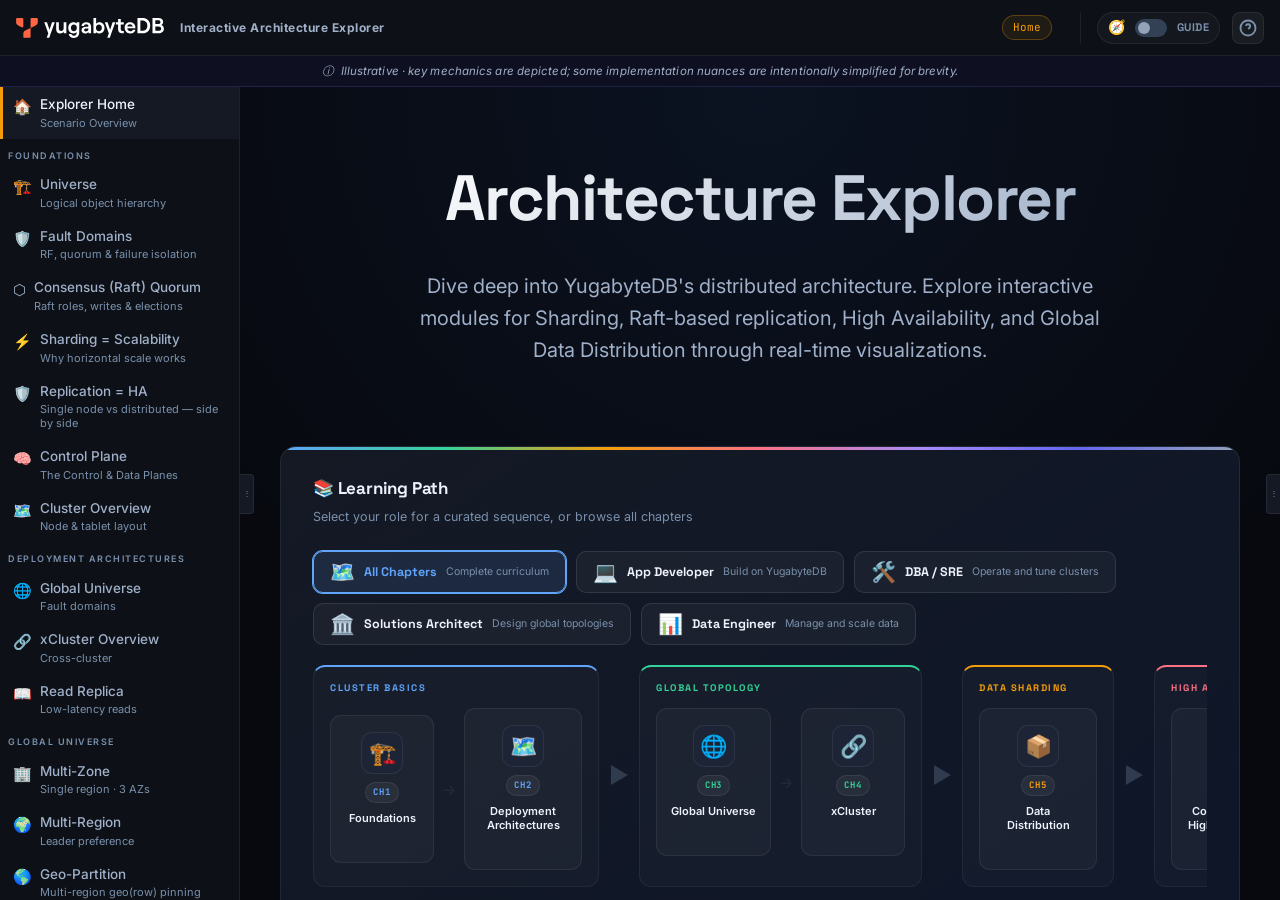
==== commit b693b7a0: "[add]: security section" ====
--- a/explorer/index.html
+++ b/explorer/index.html
@@ -242,6 +242,22 @@
         </div>
       </div>
 
+      <!-- SHARDING PERFORMANCE PANEL -->
+      <div class="sharding-perf-panel" id="sharding-perf-panel">
+        <div class="fd-tabs">
+          <div class="fd-tab active">⚡ Write Throughput at Scale</div>
+        </div>
+        <div class="shp-content" id="shp-content"></div>
+      </div>
+
+      <!-- HA PANEL -->
+      <div class="ha-panel" id="ha-panel">
+        <div class="fd-tabs">
+          <div class="fd-tab active">🛡️ High Availability Status</div>
+        </div>
+        <div class="hap-content" id="hap-content"></div>
+      </div>
+
       <!-- MULTI-REGION LATENCY PANEL -->
       <div class="mr-lat-panel" id="mr-lat-panel"></div>
 
--- a/explorer/style.css
+++ b/explorer/style.css
@@ -3954,4 +3954,317 @@
   width: 100%;
 }
 
-
+/* ── SHARDING PERFORMANCE PANEL ── */
+.sharding-perf-panel {
+  background: var(--s1);
+  border-top: 1px solid var(--border);
+  flex-shrink: 0;
+  display: none;
+  flex-direction: column;
+  overflow: hidden;
+}
+.sharding-perf-panel.visible { display: flex; }
+
+.shp-content {
+  padding: 14px 20px 18px;
+  display: flex;
+  flex-direction: column;
+  gap: 14px;
+}
+
+.shp-section-lbl {
+  font-size: 10px;
+  color: var(--txt3);
+  text-transform: uppercase;
+  letter-spacing: 0.06em;
+  margin-bottom: 2px;
+}
+
+.shp-node-grid {
+  display: grid;
+  grid-template-columns: repeat(6, 1fr);
+  gap: 8px;
+}
+
+.shp-node-box {
+  background: var(--s2);
+  border: 1px solid transparent;
+  border-radius: 8px;
+  padding: 10px 8px;
+  display: flex;
+  flex-direction: column;
+  align-items: center;
+  gap: 7px;
+  transition: border-color 0.4s, opacity 0.4s;
+}
+.shp-node-box.active { border-color: var(--bdr2); }
+.shp-node-box.inactive { opacity: 0.25; }
+
+.shp-node-lbl {
+  font-size: 10px;
+  color: var(--txt3);
+  font-family: var(--mono);
+  white-space: nowrap;
+}
+
+.shp-node-load-bar {
+  width: 100%;
+  height: 8px;
+  background: rgba(255,255,255,0.07);
+  border-radius: 4px;
+  overflow: hidden;
+}
+.shp-node-load-fill {
+  height: 100%;
+  border-radius: 4px;
+  transition: width 0.9s ease, background-color 0.9s ease;
+}
+.shp-node-load-pct {
+  font-size: 11px;
+  font-weight: 600;
+  transition: color 0.9s ease;
+}
+
+.load-critical .shp-node-load-fill { background: #ef4444; }
+.load-high     .shp-node-load-fill { background: #f97316; }
+.load-medium   .shp-node-load-fill { background: #eab308; }
+.load-low      .shp-node-load-fill { background: #22c55e; }
+.load-critical .shp-node-load-pct  { color: #ef4444; }
+.load-high     .shp-node-load-pct  { color: #f97316; }
+.load-medium   .shp-node-load-pct  { color: #eab308; }
+.load-low      .shp-node-load-pct  { color: #22c55e; }
+
+.shp-divider { height: 1px; background: var(--border); }
+
+.shp-metric-row {
+  display: flex;
+  align-items: center;
+  gap: 12px;
+}
+.shp-metric-lbl {
+  font-size: 11px;
+  color: var(--txt3);
+  width: 104px;
+  flex-shrink: 0;
+}
+.shp-metric-track {
+  flex: 1;
+  height: 8px;
+  background: rgba(255,255,255,0.07);
+  border-radius: 4px;
+  overflow: hidden;
+}
+.shp-metric-fill {
+  height: 100%;
+  border-radius: 4px;
+  transition: width 0.9s ease;
+}
+.shp-metric-fill.tp  { background: #60a5fa; }
+.shp-metric-fill.lat { background: #f59e0b; }
+.shp-metric-fill.nd  { background: #a78bfa; }
+.shp-metric-val {
+  font-size: 13px;
+  color: var(--txt2);
+  font-family: var(--mono);
+  width: 110px;
+  text-align: right;
+  font-weight: 600;
+}
+
+
+
+/* ── HA PANEL ── */
+.ha-panel {
+  background: var(--s1);
+  border-top: 1px solid var(--border);
+  flex-shrink: 0;
+  display: none;
+  flex-direction: column;
+  overflow: hidden;
+}
+.ha-panel.visible { display: flex; }
+
+.hap-content {
+  padding: 18px 24px 22px;
+  display: flex;
+  flex-direction: column;
+  gap: 16px;
+}
+
+.hap-top-row {
+  display: flex;
+  align-items: center;
+  gap: 12px;
+}
+
+.hap-avail-badge {
+  font-size: 11px;
+  font-weight: 700;
+  padding: 3px 10px;
+  border-radius: 20px;
+  letter-spacing: 0.04em;
+  flex-shrink: 0;
+}
+.hap-badge-ok  { background: rgba(34,197,94,.15);  color: #22c55e; border: 1px solid rgba(34,197,94,.3); }
+.hap-badge-err { background: rgba(239,68,68,.15);  color: #ef4444; border: 1px solid rgba(239,68,68,.3); }
+
+.hap-quorum-txt {
+  font-size: 10px;
+  color: var(--txt3);
+}
+
+.hap-section-lbl {
+  font-size: 9px;
+  color: var(--txt3);
+  text-transform: uppercase;
+  letter-spacing: 0.06em;
+  margin-bottom: 1px;
+}
+
+.hap-node-grid {
+  display: flex;
+  gap: 10px;
+}
+
+.hap-node-box {
+  flex: 1;
+  background: var(--s2);
+  border: 1px solid transparent;
+  border-radius: 8px;
+  padding: 14px 12px;
+  display: flex;
+  flex-direction: column;
+  align-items: center;
+  gap: 7px;
+  transition: border-color 0.4s, opacity 0.4s;
+}
+.hap-node-ok   { border-color: rgba(34,197,94,.35); }
+.hap-node-dead { border-color: rgba(239,68,68,.35); opacity: 0.7; }
+
+.hap-nd-dot  { font-size: 20px; line-height: 1; }
+.hap-node-ok   .hap-nd-dot  { color: #22c55e; }
+.hap-node-dead .hap-nd-dot  { color: #ef4444; }
+
+.hap-nd-name { font-size: 11px; color: var(--txt3); font-family: var(--mono); }
+.hap-nd-lbl  { font-size: 11px; font-weight: 600; }
+.hap-node-ok   .hap-nd-lbl  { color: #22c55e; }
+.hap-node-dead .hap-nd-lbl  { color: #ef4444; }
+
+.hap-divider { height: 1px; background: var(--border); }
+
+.hap-compare-row {
+  display: grid;
+  grid-template-columns: 1fr 1fr;
+  gap: 8px;
+}
+
+.hap-cmp-box {
+  background: var(--s2);
+  border: 1px solid var(--border);
+  border-radius: 6px;
+  padding: 7px 10px;
+  display: flex;
+  flex-direction: column;
+  gap: 3px;
+  transition: border-color 0.5s, box-shadow 0.5s;
+}
+.hap-cmp-box.hap-cmp-emphasis {
+  border-color: rgba(239,68,68,.5);
+  box-shadow: 0 0 8px rgba(239,68,68,.15);
+}
+
+.hap-cmp-title  { font-size: 9px; color: var(--txt3); font-weight: 600; text-transform: uppercase; letter-spacing: 0.04em; }
+.hap-cmp-status { font-size: 11px; font-weight: 700; margin: 1px 0; }
+.hap-cmp-ok     { color: #22c55e; }
+.hap-cmp-err    { color: #ef4444; }
+.hap-cmp-warn   { color: #f59e0b; }
+.hap-cmp-note   { font-size: 9px; color: var(--txt3); line-height: 1.4; }
+
+/* Canvas vertical divider (used in replication parallel view) */
+.canvas-vs-divider {
+  width: 1px;
+  background: var(--border-hi);
+  margin: 0 6px;
+  align-self: stretch;
+  position: relative;
+  flex-shrink: 0;
+}
+.canvas-vs-divider::after {
+  content: 'vs';
+  position: absolute;
+  top: 50%;
+  left: 50%;
+  transform: translate(-50%, -50%);
+  background: var(--s1);
+  color: var(--txt3);
+  font-size: 9px;
+  font-weight: 700;
+  padding: 8px 3px;
+  letter-spacing: 0.1em;
+  text-transform: uppercase;
+  writing-mode: vertical-rl;
+}
+
+/* Tablet split-out animation */
+.t-splitting {
+  animation: tabletSplitOut 0.45s ease-out forwards;
+  pointer-events: none;
+}
+@keyframes tabletSplitOut {
+  0%   { opacity: 1; transform: scale(1); box-shadow: 0 0 0px rgba(96,165,250,0); }
+  35%  { opacity: 0.75; transform: scale(1.015); box-shadow: 0 0 22px rgba(96,165,250,0.5); }
+  100% { opacity: 0; transform: scale(0.93); box-shadow: 0 0 4px rgba(96,165,250,0.1); }
+}
+
+/* Split-view: two live systems */
+.hap-sys-row {
+  display: grid;
+  grid-template-columns: 1fr auto 1fr;
+  gap: 0;
+  align-items: start;
+}
+.hap-sys-col {
+  background: var(--s2);
+  border: 1px solid var(--border);
+  border-radius: 10px;
+  padding: 18px;
+  display: flex;
+  flex-direction: column;
+  gap: 14px;
+  transition: border-color 0.4s, box-shadow 0.4s;
+}
+.hap-sys-col.hap-sys-ok   { border-color: rgba(34,197,94,.3); }
+.hap-sys-col.hap-sys-warn { border-color: rgba(245,158,11,.35); box-shadow: 0 0 8px rgba(245,158,11,.1); }
+.hap-sys-col.hap-sys-err  { border-color: rgba(239,68,68,.4);  box-shadow: 0 0 10px rgba(239,68,68,.15); }
+.hap-sys-vs {
+  display: flex;
+  align-items: center;
+  justify-content: center;
+  padding: 0 16px;
+  font-size: 12px;
+  font-weight: 700;
+  color: var(--txt3);
+  align-self: center;
+}
+.hap-sys-title {
+  font-size: 11px;
+  font-weight: 700;
+  color: var(--txt2);
+  text-transform: uppercase;
+  letter-spacing: 0.05em;
+  text-align: center;
+  padding-bottom: 10px;
+  border-bottom: 1px solid var(--border);
+}
+.hap-sys-badge {
+  font-size: 13px;
+  font-weight: 700;
+  text-align: center;
+  padding: 6px 0;
+}
+.hap-sys-detail {
+  font-size: 11px;
+  color: var(--txt3);
+  text-align: center;
+  line-height: 1.5;
+}
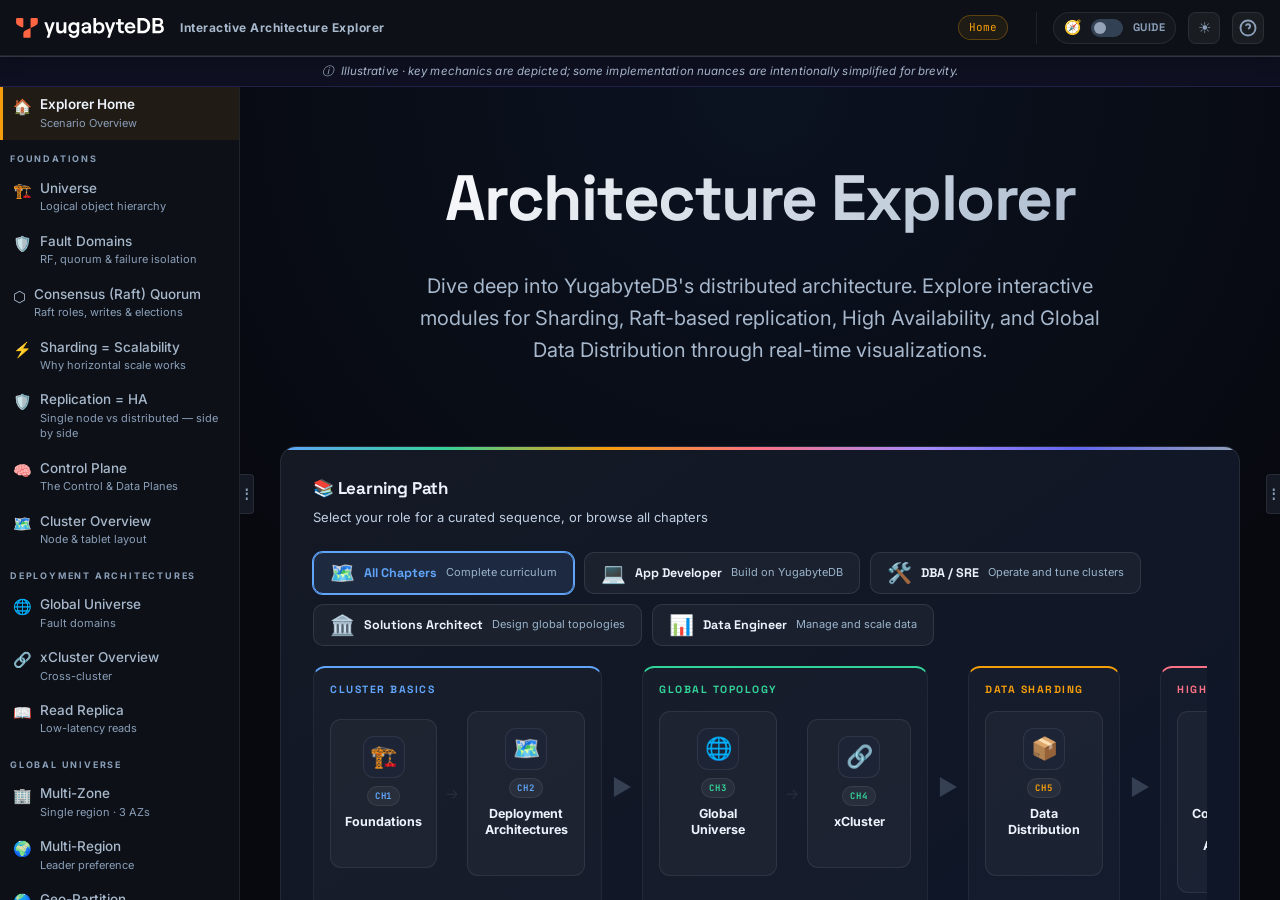
==== commit bdbfe526: "[update] theme support" ====
--- a/explorer/index.html
+++ b/explorer/index.html
@@ -1,5 +1,5 @@
 <!DOCTYPE html>
-<html lang="en">
+<html lang="en" data-theme="dark">
 
 <head>
   <meta charset="UTF-8">
@@ -14,7 +14,7 @@
 <body>
   <header>
     <div class="logo">
-      <img src="../logo.svg" alt="YugabyteDB" style="height: 20px;">
+      <img id="yb-logo" src="../logo.svg" alt="YugabyteDB" style="height: 20px;">
     </div>
     <span class="logo-txt" style="font-size:12px;color:var(--txt2);font-family:var(--body);margin-left:4px">Interactive Architecture Explorer</span>
     <div class="header-mid">
@@ -32,6 +32,7 @@
         </label>
         <span class="guide-label">Guide</span>
       </div>
+      <button class="theme-toggle" id="theme-toggle-btn" onclick="toggleTheme()" title="Toggle Light / Dark Mode (T)">☀</button>
       <button class="help-trigger" onclick="toggleHelp()" title="Keyboard Shortcuts (?)">
         <svg viewBox="0 0 24 24" width="18" height="18" stroke="currentColor" stroke-width="2.5" fill="none">
           <circle cx="12" cy="12" r="10"></circle>
@@ -73,7 +74,7 @@
         <svg id="svg-overlay"></svg>
         <div class="region-divider d-v1" style="left: 33%"></div>
         <div class="region-divider d-v2" style="left: 66%"></div>
-        <div class="client-box" id="client-box">⬡ YB-TServer Gateway</div>
+        <div class="client-box" id="client-box">⬡ App Client</div>
 
         <!-- Geo-Partitioning: region-pinned client boxes -->
         <div class="geo-client-box" id="geo-client-us">⬡ US-East<br>Client</div>
@@ -256,6 +257,30 @@
           <div class="fd-tab active">🛡️ High Availability Status</div>
         </div>
         <div class="hap-content" id="hap-content"></div>
+      </div>
+
+      <!-- BACKUP PANEL -->
+      <div class="backup-panel" id="backup-panel">
+        <div class="fd-tabs">
+          <div class="fd-tab active">☁️ Distributed Backup</div>
+        </div>
+        <div class="bkp-content" id="bkp-content"></div>
+      </div>
+
+      <!-- PITR PANEL -->
+      <div class="pitr-panel" id="pitr-panel">
+        <div class="fd-tabs">
+          <div class="fd-tab active">⏱️ Point-in-Time Recovery</div>
+        </div>
+        <div class="pitr-content" id="pitr-content"></div>
+      </div>
+
+      <!-- TIME TRAVEL PANEL -->
+      <div class="tt-panel" id="tt-panel">
+        <div class="fd-tabs">
+          <div class="fd-tab active">⏮️ Time Travel Query</div>
+        </div>
+        <div class="tt-content" id="tt-content"></div>
       </div>
 
       <!-- MULTI-REGION LATENCY PANEL -->
@@ -277,6 +302,49 @@
         <div class="log-hdr" style="padding: 0; margin-bottom: 8px;">Tablet Split Analysis</div>
         <div class="split-viz" id="split-viz"></div>
       </div>
+      <!-- SNAPSHOT VIZ PANEL -->
+      <div class="snap-viz-panel" id="snap-viz-panel">
+        <div class="svp-left">
+          <div class="svp-master-row">
+            <div class="svp-master" id="svp-master">
+              <div class="svp-m-label">YB-Master</div>
+              <div class="svp-m-op" id="svp-m-op">—</div>
+            </div>
+          </div>
+          <div class="svp-arrows-row">
+            <div class="svp-arrow" id="svp-arrow-1"></div>
+            <div class="svp-arrow" id="svp-arrow-2"></div>
+            <div class="svp-arrow" id="svp-arrow-3"></div>
+          </div>
+          <div class="svp-tablets-row">
+            <div class="svp-tablet" id="svp-tab-1">
+              <div class="svp-t-name">Tablet-1</div>
+              <div class="svp-t-range">0x0000–0x5554</div>
+              <div class="svp-t-phase" id="svp-phase-1">— idle —</div>
+              <div class="svp-t-bar"><div class="svp-t-fill" id="svp-fill-1"></div></div>
+            </div>
+            <div class="svp-tablet" id="svp-tab-2">
+              <div class="svp-t-name">Tablet-2</div>
+              <div class="svp-t-range">0x5555–0xAAAA</div>
+              <div class="svp-t-phase" id="svp-phase-2">— idle —</div>
+              <div class="svp-t-bar"><div class="svp-t-fill" id="svp-fill-2"></div></div>
+            </div>
+            <div class="svp-tablet" id="svp-tab-3">
+              <div class="svp-t-name">Tablet-3</div>
+              <div class="svp-t-range">0xAAAB–0xFFFF</div>
+              <div class="svp-t-phase" id="svp-phase-3">— idle —</div>
+              <div class="svp-t-bar"><div class="svp-t-fill" id="svp-fill-3"></div></div>
+            </div>
+          </div>
+        </div>
+        <div class="svp-right">
+          <div id="svp-hlc-panel" class="svp-hlc-panel"></div>
+        </div>
+      </div>
+
+      <!-- STEPS TRACKER -->
+      <div class="steps-tracker" id="steps-tracker" style="display:none"></div>
+
       <!-- DOCDB PANEL -->
       <div class="docdb-panel" id="docdb-panel" style="display:none">
         <div class="docdb-pnl-hdr">
@@ -372,6 +440,7 @@
           <div class="shortcut-item"><kbd>S</kbd><span>Step Forward</span></div>          <div class="shortcut-item"><kbd>R</kbd><span>Reset Scenario</span></div>
           <div class="shortcut-item"><kbd>F</kbd><span>Toggle Focus Mode (Canvas only)</span></div>
           <div class="shortcut-item"><kbd>G</kbd><span>Toggle Explorer Guide</span></div>
+          <div class="shortcut-item"><kbd>T</kbd><span>Toggle Light / Dark Theme</span></div>
           <div class="shortcut-item"><kbd>Esc</kbd><span>Close Guide / Modal</span></div>
         </div>
       </div>
--- a/explorer/style.css
+++ b/explorer/style.css
@@ -3,11 +3,11 @@
       --s1: #0d1117;
       --s2: #141924;
       --s3: #1c2436;
-      --border: rgba(255, 255, 255, .07);
-      --border-hi: rgba(255, 255, 255, .14);
+      --border: rgba(255, 255, 255, .08);
+      --border-hi: rgba(255, 255, 255, .16);
       --txt: #edf2fc;
-      --txt2: #a0b0c8;
-      --txt3: #7a90ac;
+      --txt2: #a8b8cc;
+      --txt3: #8a9eb8;
       --leader: #f59e0b;
       --follower: #3b82f6;
       --candidate: #a855f7;
@@ -31,6 +31,11 @@
       --iw: 340px;
       --accent: #3b82f6;
       --accent-dim: rgba(59, 130, 246, 0.1);
+      /* SQL / code syntax tokens */
+      --sql-kw:  #a78bfa;
+      --sql-fn:  #34d399;
+      --sql-str: #f59e0b;
+      --sql-num: #60a5fa;
     }
 
     *,
@@ -62,6 +67,7 @@
       height: var(--hh);
       background: var(--s1);
       border-bottom: 1px solid var(--border);
+      box-shadow: 0 1px 0 var(--border-hi), 0 4px 16px rgba(0,0,0,.25);
       display: flex;
       align-items: center;
       padding: 0 16px;
@@ -291,10 +297,10 @@
     }
 
     .sgroup {
-      padding: 10px 8px 4px;
+      padding: 12px 10px 4px;
       font-size: 9px;
-      font-weight: 600;
-      letter-spacing: 1.5px;
+      font-weight: 700;
+      letter-spacing: 1.8px;
       text-transform: uppercase;
       color: var(--txt3)
     }
@@ -312,19 +318,21 @@
       width: 100%;
       border-left: 3px solid transparent;
       font-family: var(--body);
-      transition: all .15s
+      transition: background .15s, color .15s, border-color .15s
     }
 
     .sbtn:hover {
-      background: var(--s2);
+      background: rgba(255,255,255,.04);
       color: var(--txt)
     }
 
     .sbtn.active {
-      background: var(--s2);
+      background: rgba(245,158,11,.08);
       color: var(--txt);
       border-left-color: var(--leader)
     }
+
+    .sbtn.active .slabel { font-weight: 600; }
 
     .sicon {
       font-size: 15px;
@@ -341,7 +349,8 @@
     .ssub {
       font-size: 11px;
       color: var(--txt3);
-      margin-top: 2px
+      margin-top: 2px;
+      line-height: 1.4
     }
 
     /* ── CLUSTER AREA ── */
@@ -825,10 +834,11 @@
     .t-range {
       font-family: var(--mono);
       font-size: 10px;
-      color: var(--leader);
-      background: rgba(245, 158, 11, 0.1);
-      padding: 1px 4px;
-      border-radius: 3px;
+      color: var(--txt);
+      background: rgba(245, 158, 11, 0.14);
+      border: 1px solid rgba(245, 158, 11, 0.32);
+      padding: 1px 6px;
+      border-radius: 4px;
       font-weight: 600;
     }
 
@@ -836,9 +846,10 @@
       font-family: var(--mono);
       font-size: 10px;
       color: var(--txt2);
-      background: rgba(255, 255, 255, 0.05);
-      padding: 1px 4px;
-      border-radius: 3px;
+      background: rgba(255, 255, 255, 0.07);
+      border: 1px solid rgba(255, 255, 255, 0.1);
+      padding: 1px 6px;
+      border-radius: 4px;
       margin-left: auto
     }
 
@@ -1524,7 +1535,8 @@
       justify-content: center;
       cursor: pointer;
       z-index: 1000;
-      font-size: 8px;
+      font-size: 13px;
+      font-weight: 600;
       transition: all 0.2s;
     }
 
@@ -1567,20 +1579,20 @@
     }
 
     .i-title {
-      padding: 12px 14px 8px;
+      padding: 13px 14px 9px;
       font-family: var(--head);
       font-size: 16px;
       font-weight: 700;
-      letter-spacing: .3px;
+      letter-spacing: .2px;
       border-bottom: 1px solid var(--border);
       flex-shrink: 0
     }
 
     .i-desc {
-      padding: 8px 14px;
+      padding: 10px 14px;
       font-size: 12.5px;
-      color: #9daabb;
-      line-height: 1.6;
+      color: var(--txt2);
+      line-height: 1.65;
       border-bottom: 1px solid var(--border);
       flex-shrink: 0;
       min-height: 62px
@@ -1802,14 +1814,15 @@
       gap: 6px;
       align-items: flex-start;
       font-size: 12px;
-      line-height: 1.4;
-      animation: logslide .18s ease
+      line-height: 1.45;
+      animation: logslide .18s ease;
+      padding: 1px 0
     }
 
     .log-time {
       font-family: var(--mono);
       font-size: 10px;
-      color: var(--txt2);
+      color: var(--txt3);
       flex-shrink: 0;
       margin-top: 2px;
       width: 38px
@@ -1822,7 +1835,7 @@
     }
 
     .log-msg {
-      color: #9daabb;
+      color: var(--txt2);
       font-size: 12px
     }
 
@@ -1893,15 +1906,15 @@
 
     .btn {
       padding: 6px 13px;
-      border: 1px solid var(--border);
-      border-radius: 5px;
+      border: 1px solid var(--border-hi);
+      border-radius: 6px;
       background: var(--s2);
       color: var(--txt);
       cursor: pointer;
       font-family: var(--body);
       font-size: 11px;
       font-weight: 500;
-      transition: all .14s;
+      transition: background .14s, border-color .14s, transform .1s, box-shadow .14s;
       display: flex;
       align-items: center;
       gap: 4px;
@@ -1911,15 +1924,16 @@
 
     .btn:hover {
       background: var(--s3);
-      border-color: var(--border-hi)
+      border-color: rgba(255,255,255,.22);
+      color: var(--txt)
     }
 
     .btn:active {
-      transform: scale(.97)
+      transform: translateY(1px)
     }
 
     .btn:disabled {
-      opacity: .32;
+      opacity: .28;
       cursor: not-allowed
     }
 
@@ -1927,11 +1941,13 @@
       background: var(--leader);
       color: #000;
       border-color: transparent;
-      font-weight: 600
+      font-weight: 600;
+      box-shadow: 0 2px 8px rgba(245,158,11,.25)
     }
 
     .btn-p:hover {
-      filter: brightness(1.1)
+      filter: brightness(1.1);
+      box-shadow: 0 4px 12px rgba(245,158,11,.35)
     }
 
     .btn-d {
@@ -3225,8 +3241,9 @@
     }
 
     .lp-sub {
-      font-size: 12.5px;
-      color: var(--txt3);
+      font-size: 13px;
+      font-weight: 400;
+      color: #c0d0e4;
       margin-bottom: 24px;
     }
 
@@ -3255,11 +3272,11 @@
 
     .lp-phase-label {
       font-family: var(--head);
-      font-size: 9.5px;
+      font-size: 10.5px;
       font-weight: 800;
       letter-spacing: 1.5px;
       text-transform: uppercase;
-      color: var(--ph-color, var(--txt3));
+      color: var(--ph-color, var(--txt2));
     }
 
     .lp-nodes {
@@ -3335,8 +3352,8 @@
     }
 
     .lp-node-name {
-      font-size: 11px;
-      font-weight: 600;
+      font-size: 12.5px;
+      font-weight: 700;
       color: var(--txt);
       line-height: 1.3;
       max-width: 88px;
@@ -3427,8 +3444,9 @@
     }
 
     .lp-pcard-desc {
-      font-size: 10.5px;
-      color: var(--txt3);
+      font-size: 11px;
+      font-weight: 400;
+      color: #9ab4cc;
       white-space: nowrap;
     }
 
@@ -4062,6 +4080,7 @@
 .shp-metric-fill.tp  { background: #60a5fa; }
 .shp-metric-fill.lat { background: #f59e0b; }
 .shp-metric-fill.nd  { background: #a78bfa; }
+.shp-metric-fill.cpu { background: #22d3ee; }
 .shp-metric-val {
   font-size: 13px;
   color: var(--txt2);
@@ -4069,6 +4088,34 @@
   width: 110px;
   text-align: right;
   font-weight: 600;
+}
+.shp-cpu-bar {
+  width: 100%;
+  height: 5px;
+  background: rgba(255,255,255,0.07);
+  border-radius: 3px;
+  overflow: hidden;
+}
+.shp-cpu-fill {
+  height: 100%;
+  border-radius: 3px;
+  background: #22d3ee;
+  transition: width 0.9s ease;
+}
+.shp-cpu-pct {
+  font-size: 9px;
+  color: #22d3ee;
+  font-family: var(--mono);
+}
+.shp-insight {
+  font-size: 11px;
+  color: var(--txt2);
+  background: rgba(255,255,255,0.04);
+  border: 1px solid var(--border);
+  border-left: 3px solid #22d3ee;
+  border-radius: 5px;
+  padding: 7px 10px;
+  line-height: 1.5;
 }
 
 
@@ -4268,3 +4315,666 @@
   text-align: center;
   line-height: 1.5;
 }
+
+/* ── Backup Panel ─────────────────────────────────── */
+.backup-panel { background:var(--s1); border-top:1px solid var(--border); flex-shrink:0; display:none; flex-direction:column; overflow:hidden; }
+.backup-panel.visible { display:flex; }
+.bkp-content { padding:14px 20px 18px; }
+.bkp-header-row { display:flex; gap:20px; align-items:center; margin-bottom:12px; font-size:11px; color:var(--txt2); }
+.bkp-target span { color:var(--txt); font-weight:600; }
+.bkp-status { color:#f59e0b; }
+.bkp-status.done { color:#34d399; }
+.bkp-node-grid { display:grid; grid-template-columns:repeat(3,1fr); gap:6px 20px; margin-bottom:12px; }
+.bkp-node-row { display:flex; align-items:center; gap:6px; }
+.bkp-node-lbl { color:var(--txt2); font-family:var(--mono); font-size:10px; width:68px; flex-shrink:0; }
+.bkp-progress-track { flex:1; height:6px; background:rgba(255,255,255,0.07); border-radius:3px; overflow:hidden; }
+.bkp-progress-fill { height:100%; background:#60a5fa; border-radius:3px; transition:width 0.6s ease; }
+.bkp-progress-fill.done { background:#34d399; }
+.bkp-node-pct { color:#60a5fa; font-family:var(--mono); font-size:10px; width:34px; text-align:right; }
+.bkp-total-row { display:flex; align-items:center; gap:10px; padding-top:10px; border-top:1px solid var(--border); }
+.bkp-total-lbl { font-size:11px; color:var(--txt2); width:100px; flex-shrink:0; }
+.bkp-total-track { flex:1; height:8px; background:rgba(255,255,255,0.07); border-radius:4px; overflow:hidden; }
+.bkp-total-fill { height:100%; background:linear-gradient(90deg,#60a5fa,#34d399); border-radius:4px; transition:width 0.5s ease; }
+.bkp-total-pct { font-size:12px; color:var(--txt); font-family:var(--mono); width:40px; text-align:right; font-weight:600; }
+.bkp-manifest { margin-top:10px; font-size:10px; color:var(--txt2); font-family:var(--mono); background:rgba(255,255,255,0.04); border-radius:4px; padding:6px 10px; border-left:3px solid #34d399; line-height:1.6; }
+
+/* ── PITR Panel ───────────────────────────────────── */
+.pitr-panel { background:var(--s1); border-top:1px solid var(--border); flex-shrink:0; display:none; flex-direction:column; overflow:hidden; }
+.pitr-panel.visible { display:flex; }
+.pitr-content { padding:14px 20px 18px; }
+.pitr-header { display:flex; justify-content:space-between; align-items:center; margin-bottom:14px; font-size:11px; }
+.pitr-retention { color:var(--txt2); }
+.pitr-phase { color:#f59e0b; font-weight:600; }
+.pitr-phase.ok { color:#34d399; }
+.pitr-timeline-wrap { display:flex; align-items:center; gap:10px; margin-bottom:20px; }
+.pitr-axis-lbl { font-size:10px; color:var(--txt2); font-family:var(--mono); flex-shrink:0; }
+.pitr-timeline { position:relative; flex:1; height:24px; background:rgba(255,255,255,0.05); border-radius:4px; }
+.pitr-wal-fill { position:absolute; left:0; top:0; height:100%; background:rgba(96,165,250,0.2); border-radius:4px; transition:width 1s ease; }
+.pitr-snap { position:absolute; top:-10px; transform:translateX(-50%); display:flex; flex-direction:column; align-items:center; }
+.pitr-snap-pin { width:2px; height:44px; background:#34d399; }
+.pitr-snap-lbl { font-size:9px; color:#34d399; font-family:var(--mono); white-space:nowrap; margin-top:2px; text-align:center; }
+.pitr-cursor { position:absolute; top:-10px; transform:translateX(-50%); display:flex; flex-direction:column; align-items:center; transition:left 1s ease; }
+.pitr-cursor-line { width:2px; height:44px; background:#f59e0b; }
+.pitr-cursor-lbl { font-size:9px; color:#f59e0b; font-family:var(--mono); white-space:nowrap; margin-top:2px; text-align:center; }
+.pitr-cursor.restoring .pitr-cursor-line { background:#fb7185; }
+.pitr-cursor.restoring .pitr-cursor-lbl { color:#fb7185; }
+.pitr-legend { display:flex; gap:16px; font-size:10px; color:var(--txt2); }
+.pitr-legend-snap { color:#34d399; }
+.pitr-legend-wal { color:rgba(96,165,250,0.7); }
+.pitr-legend-cursor { color:#f59e0b; }
+
+/* ── Time Travel Panel ────────────────────────────── */
+.tt-panel { background:var(--s1); border-top:1px solid var(--border); flex-shrink:0; display:none; flex-direction:column; overflow:hidden; }
+.tt-panel.visible { display:flex; }
+.tt-content { padding:14px 20px 18px; }
+.tt-query-box { font-family:var(--mono); font-size:11px; color:#a78bfa; background:rgba(167,139,250,0.08); border:1px solid rgba(167,139,250,0.2); border-radius:5px; padding:8px 12px; margin-bottom:10px; }
+.tt-meta { display:flex; gap:20px; font-size:11px; color:var(--txt2); margin-bottom:10px; }
+.tt-meta b { color:var(--txt); }
+.tt-rows { font-size:11px; }
+.tt-row-head { display:grid; grid-template-columns:40px 100px 80px 80px 140px; gap:0 8px; padding:4px 0; border-bottom:1px solid var(--border); color:var(--txt2); font-size:10px; font-family:var(--mono); }
+.tt-row { display:grid; grid-template-columns:40px 100px 80px 80px 140px; gap:0 8px; padding:3px 0; font-family:var(--mono); font-size:10px; color:var(--txt); border-bottom:1px solid rgba(255,255,255,0.04); transition:opacity 0.5s, background 0.5s; }
+.tt-row.ghost { opacity:0.35; color:var(--txt2); text-decoration:line-through; }
+.tt-row.new-row { background:rgba(52,211,153,0.06); }
+.tt-row.modified { background:rgba(245,158,11,0.06); }
+.tt-timestamp-bar { display:flex; align-items:center; gap:10px; margin-bottom:10px; }
+.tt-ts-lbl { font-size:10px; color:var(--txt2); width:80px; flex-shrink:0; }
+.tt-ts-track { flex:1; height:4px; background:rgba(255,255,255,0.07); border-radius:2px; position:relative; }
+.tt-ts-fill { height:100%; background:#a78bfa; border-radius:2px; transition:width 0.8s ease; }
+.tt-ts-val { font-size:10px; color:#a78bfa; font-family:var(--mono); }
+
+/* ── Snapshot flash animation ─────────────────────── */
+@keyframes snapFlash {
+  0%   { box-shadow: inset 0 0 0 2px transparent; }
+  25%  { box-shadow: inset 0 0 0 2px #34d399; background: rgba(52,211,153,0.08); }
+  100% { box-shadow: inset 0 0 0 2px transparent; }
+}
+.snap-flash { animation: snapFlash 1.4s ease forwards; }
+
+/* ── DocDB snapshot layer (hardlink) ──────────────── */
+.docdb-lhdr.dl-snap { background: rgba(52,211,153,.1); border-bottom: 1px solid rgba(52,211,153,.25); }
+.docdb-snap-divider { display:flex; align-items:center; gap:8px; padding:10px 10px 4px; font-size:10px; color:#34d399; font-family:var(--mono); }
+.docdb-snap-divider::before,.docdb-snap-divider::after { content:''; flex:1; height:1px; background:rgba(52,211,153,0.25); }
+.de-type-col.dt-snapshot { color:#a78bfa; }
+.de-val.de-snap { color:#a78bfa; font-style:italic; }
+
+/* ── Snapshot Viz Panel ───────────────────────────── */
+.snap-viz-panel { display:none; flex-shrink:0; height:185px; background:var(--s1); border-top:1px solid var(--border); overflow:hidden; }
+.steps-tracker { flex-shrink:0; background:var(--s0); border-top:1px solid var(--border); padding:6px 16px 4px; display:flex; flex-direction:column; gap:2px; overflow-y:auto; max-height:140px; }
+.stk-step { display:flex; align-items:baseline; gap:8px; padding:3px 6px; border-radius:4px; transition:background 0.2s; }
+.stk-icon { font-size:9px; font-family:var(--mono); width:14px; text-align:center; flex-shrink:0; }
+.stk-lbl { font-size:9.5px; font-family:var(--mono); white-space:nowrap; overflow:hidden; text-overflow:ellipsis; }
+.stk-step.stk-done { opacity:0.4; }
+.stk-step.stk-done .stk-icon { color:#34d399; }
+.stk-step.stk-done .stk-lbl { color:var(--txt2); }
+.stk-step.stk-current { background:rgba(245,158,11,0.1); border:1px solid rgba(245,158,11,0.3); }
+.stk-step.stk-current .stk-icon { color:#f59e0b; }
+.stk-step.stk-current .stk-lbl { color:#fcd34d; font-weight:700; }
+.stk-step.stk-pending .stk-icon { color:var(--txt3); }
+.stk-step.stk-pending .stk-lbl { color:var(--txt3); }
+.snap-viz-panel.visible { display:flex; }
+.canvas-wrap.snap-hidden { display:none !important; }
+.docdb-panel.snap-expanded { flex:1 !important; min-height:0; overflow-y:auto; flex-shrink:1 !important; }
+
+/* left: broadcast diagram */
+.svp-left { flex:1; display:flex; flex-direction:column; padding:10px 16px 8px; border-right:1px solid var(--border); gap:0; min-width:0; }
+.svp-master-row { display:flex; justify-content:center; margin-bottom:6px; }
+.svp-master { background:rgba(99,102,241,0.1); border:1px solid rgba(99,102,241,0.3); border-radius:6px; padding:4px 18px; text-align:center; min-width:220px; transition:border-color 0.3s,background 0.3s,box-shadow 0.3s; }
+.svp-master.active { background:rgba(99,102,241,0.18); border-color:#6366f1; box-shadow:0 0 10px rgba(99,102,241,0.25); }
+.svp-m-label { font-size:11px; font-weight:700; color:#6366f1; }
+.svp-m-op { font-size:9px; color:var(--txt2); font-family:var(--mono); overflow:hidden; text-overflow:ellipsis; white-space:nowrap; max-width:280px; margin:0 auto; }
+.svp-arrows-row { display:grid; grid-template-columns:1fr 1fr 1fr; height:22px; }
+.svp-arrow { position:relative; display:flex; justify-content:center; align-items:flex-end; }
+.svp-arrow::before { content:''; position:absolute; top:0; bottom:8px; left:50%; width:1px; background:var(--border); transition:background 0.3s; }
+.svp-arrow::after { content:'▼'; font-size:8px; color:var(--txt2); position:relative; z-index:1; transition:color 0.3s; }
+.svp-arrow.broadcasting::before { background:#34d399; }
+.svp-arrow.broadcasting::after { color:#34d399; animation:broadcastDrop 0.55s ease; }
+@keyframes broadcastDrop { 0%{opacity:0;transform:translateY(-6px)} 60%{opacity:1;transform:translateY(0)} 100%{opacity:1} }
+.svp-tablets-row { display:grid; grid-template-columns:1fr 1fr 1fr; gap:6px; flex:1; }
+.svp-tablet { background:rgba(255,255,255,0.03); border:1px solid var(--border); border-radius:5px; padding:5px 8px; transition:border-color 0.4s,background 0.4s,box-shadow 0.4s; }
+.svp-tablet.phase-rpc  { border-color:#34d399; background:rgba(52,211,153,0.09); box-shadow:0 0 8px rgba(52,211,153,0.18); }
+.svp-tablet.phase-flush{ border-color:#60a5fa; background:rgba(96,165,250,0.09); }
+.svp-tablet.phase-snap { border-color:#f59e0b; background:rgba(245,158,11,0.09); }
+.svp-tablet.phase-done { border-color:#22d3ee; background:rgba(34,211,238,0.09); }
+.svp-t-name  { font-size:10px; font-weight:700; color:var(--txt); font-family:var(--mono); }
+.svp-t-range { font-size:9px; color:var(--txt2); font-family:var(--mono); margin-bottom:3px; }
+.svp-t-phase { font-size:9px; color:var(--txt2); margin-bottom:4px; min-height:12px; transition:color 0.3s; }
+.svp-tablet.phase-rpc  .svp-t-phase { color:#34d399; }
+.svp-tablet.phase-flush .svp-t-phase { color:#60a5fa; }
+.svp-tablet.phase-snap  .svp-t-phase { color:#f59e0b; }
+.svp-tablet.phase-done  .svp-t-phase { color:#22d3ee; }
+.svp-t-bar  { height:3px; background:rgba(255,255,255,0.07); border-radius:2px; overflow:hidden; }
+.svp-t-fill { height:100%; width:0%; border-radius:2px; background:#34d399; transition:width 0.7s ease,background 0.4s; }
+.svp-tablet.phase-flush .svp-t-fill { background:#60a5fa; }
+.svp-tablet.phase-snap  .svp-t-fill { background:#f59e0b; }
+.svp-tablet.phase-done  .svp-t-fill { background:#22d3ee; }
+
+/* right: HLC status */
+.svp-right { width:270px; min-width:160px; flex-shrink:1; padding:10px 14px; overflow-y:auto; overflow-x:hidden; }
+.svp-hlc-panel { height:100%; }
+.svp-hlc-title { font-size:9px; font-weight:700; color:var(--txt2); text-transform:uppercase; letter-spacing:0.07em; margin-bottom:7px; }
+.svp-hlc-row { display:flex; align-items:center; gap:6px; margin-bottom:4px; font-size:10px; min-width:0; }
+.svp-hlc-row.hl { background:rgba(245,158,11,0.09); border-radius:3px; padding:2px 4px; margin:0 -4px 4px; }
+.svp-lbl { color:var(--txt2); font-size:9.5px; width:90px; min-width:70px; flex-shrink:1; }
+.svp-val { color:var(--txt); font-family:var(--mono); font-size:9.5px; min-width:0; overflow-wrap:anywhere; }
+.svp-val.tsnap { color:#f59e0b; font-weight:700; }
+.svp-wait-wrap { display:flex; align-items:center; gap:5px; flex:1; }
+.svp-wait-track { flex:1; height:4px; background:rgba(255,255,255,0.07); border-radius:2px; overflow:hidden; }
+.svp-wait-fill { height:100%; background:#6366f1; border-radius:2px; transition:width 0.5s ease; }
+.svp-wait-fill.done { background:#34d399; }
+.svp-wait-pct { font-size:9px; color:var(--txt2); font-family:var(--mono); width:26px; text-align:right; }
+.svp-phase-val { color:#a78bfa; font-size:9.5px; }
+.svp-manifest { margin-top:5px; font-size:9px; color:var(--txt2); font-family:var(--mono); background:rgba(52,211,153,0.07); border-left:2px solid #34d399; padding:4px 6px; border-radius:0 3px 3px 0; line-height:1.5; overflow-wrap:anywhere; }
+
+/* ── Backup Viz Panel ─────────────────────────────── */
+.bkv-left { flex:1; display:flex; flex-direction:column; justify-content:center; gap:8px; padding:12px 18px; border-right:1px solid var(--border); min-width:0; }
+.bkv-row { display:flex; align-items:center; gap:8px; }
+.bkv-lbl { font-size:10px; color:var(--txt2); font-family:var(--mono); width:72px; flex-shrink:0; }
+.bkv-track { flex:1; height:5px; background:rgba(255,255,255,0.07); border-radius:3px; overflow:hidden; }
+.bkv-fill { height:100%; width:0%; background:#60a5fa; border-radius:3px; transition:width 0.7s ease; }
+.bkv-fill.done { background:#34d399; }
+.bkv-pct { font-size:9px; color:var(--txt2); font-family:var(--mono); width:28px; text-align:right; }
+.bkv-cloud { font-size:13px; opacity:0.3; transition:opacity 0.4s; }
+.bkv-cloud.active { opacity:1; }
+.bkv-right { width:240px; flex-shrink:0; display:flex; flex-direction:column; justify-content:center; padding:14px 16px; gap:5px; }
+.bkv-rtitle { font-size:9px; font-weight:700; color:var(--txt2); text-transform:uppercase; letter-spacing:0.07em; margin-bottom:4px; }
+.bkv-stat { display:flex; align-items:center; gap:6px; font-size:10px; }
+.bkv-sl { color:var(--txt2); font-size:9.5px; width:52px; flex-shrink:0; }
+.bkv-stat span:last-child { color:var(--txt); font-family:var(--mono); font-size:9.5px; }
+.bkv-status { font-size:10px; font-weight:600; color:#60a5fa; margin-top:3px; }
+.bkv-status.done { color:#34d399; }
+
+/* ── PITR Viz Panel ───────────────────────────────── */
+.pitv-wrap { flex:1; display:flex; flex-direction:column; justify-content:flex-start; padding:6px 20px 4px; min-width:0; }
+.pitv-header { display:flex; align-items:center; justify-content:space-between; margin-bottom:8px; }
+.pitv-title { font-size:10px; font-weight:700; color:var(--txt); }
+.pitv-phase-val { font-size:10px; font-weight:600; color:#22d3ee; }
+.pitv-phase-val.ok { color:#34d399; }
+.pitv-phase-val.warn { color:#f59e0b; }
+.pitv-timeline-wrap { display:flex; align-items:center; gap:10px; margin-bottom:28px; }
+.pitv-axis-lbl { font-size:9px; color:var(--txt2); font-family:var(--mono); flex-shrink:0; }
+.pitv-timeline { flex:1; height:20px; background:rgba(255,255,255,0.04); border-radius:4px; position:relative; overflow:visible; border:1px solid var(--border); }
+.pitv-wal-fill { position:absolute; inset:0; width:0%; background:rgba(34,211,238,0.18); border-radius:3px; transition:width 0.8s ease; }
+.pitv-snap { position:absolute; top:0; bottom:0; transform:translateX(-50%); display:flex; flex-direction:column; align-items:center; z-index:2; }
+.pitv-snap-pin { width:2px; height:100%; background:#34d399; border-radius:1px; }
+.pitv-snap-lbl { font-size:8px; color:#34d399; font-family:var(--mono); white-space:nowrap; margin-top:22px; transform:translateX(-50%); position:absolute; line-height:1.3; }
+.pitv-cursor { position:absolute; top:-3px; bottom:-3px; transform:translateX(-50%); z-index:3; pointer-events:none; }
+.pitv-cursor-line { width:2px; height:100%; background:#f59e0b; border-radius:1px; margin:0 auto; }
+.pitv-cursor-lbl { font-size:8px; color:#f59e0b; font-family:var(--mono); white-space:nowrap; margin-top:26px; transform:none; left:6px; position:absolute; }
+.pitv-cursor.restoring .pitv-cursor-line { background:#ef4444; }
+.pitv-cursor.restoring .pitv-cursor-lbl { color:#ef4444; }
+.pitv-cursor.restoring .pitv-cursor-line { background:#f59e0b; box-shadow:0 0 0 2px rgba(245,158,11,0.25); animation:pitv-pulse 0.7s ease-in-out infinite; }
+.pitv-cursor.complete .pitv-cursor-line { background:#34d399; box-shadow:0 0 6px rgba(52,211,153,0.5); }
+.pitv-cursor.complete .pitv-cursor-lbl { color:#34d399; }
+@keyframes pitv-pulse { 0%,100%{opacity:1;box-shadow:0 0 0 2px rgba(245,158,11,0.25);} 50%{opacity:0.55;box-shadow:0 0 0 5px rgba(245,158,11,0.08);} }
+.pitv-flashback-zone { position:absolute; top:0; bottom:0; left:0; background:rgba(52,211,153,0.09); border-right:2px solid rgba(52,211,153,0.55); pointer-events:none; z-index:1; transition:width 0.5s ease; }
+.pitv-flashback-lbl { position:absolute; right:6px; top:50%; transform:translateY(-50%); font-size:7.5px; color:rgba(52,211,153,0.65); font-family:var(--mono); white-space:nowrap; }
+.pitv-flashback-sweep { position:absolute; top:-1px; bottom:-1px; background:linear-gradient(to left, rgba(245,158,11,0.75), rgba(52,211,153,0.55)); border-left:2px solid #34d399; border-right:2px solid #f59e0b; pointer-events:none; z-index:2; transform-origin:right center; }
+.pitv-flashback-sweep.active { animation:pitv-sweep-back 1.1s cubic-bezier(0.15,0,0.35,1) forwards; }
+@keyframes pitv-sweep-back { 0%{transform:scaleX(0);opacity:0.9;} 100%{transform:scaleX(1);opacity:1;} }
+.pitv-legend { display:flex; gap:14px; font-size:9px; }
+.pitv-leg-snap { color:#34d399; }
+.pitv-leg-wal { color:#22d3ee; font-style:italic; }
+.pitv-leg-ondemand { color:#f59e0b; }
+.pitv-leg-delta { color:rgba(239,68,68,0.85); }
+.pitv-delta-zone { position:absolute; top:0; bottom:0; background:rgba(239,68,68,0.13); border-left:2px dashed rgba(239,68,68,0.55); border-right:2px solid rgba(239,68,68,0.55); pointer-events:none; z-index:1; }
+.pitv-anomaly { position:absolute; top:-5px; bottom:-5px; z-index:3; pointer-events:none; }
+.pitv-anomaly-line { position:absolute; left:0; width:2px; height:100%; background:#ef4444; }
+.pitv-anomaly-lbl { position:absolute; bottom:calc(100% + 4px); left:4px; font-size:8px; color:#ef4444; white-space:nowrap; font-family:var(--mono); }
+.pitv-snap.pitv-snap-ondemand .pitv-snap-pin { background:#f59e0b; border-radius:2px; }
+.pitv-snap.pitv-snap-ondemand .pitv-snap-lbl { color:#f59e0b; top:auto; bottom:calc(100% + 6px); margin-top:0; }
+.pitv-ondemand-badge { display:inline-block; font-size:7px; background:rgba(245,158,11,0.15); color:#f59e0b; border:1px solid rgba(245,158,11,0.35); border-radius:2px; padding:0 3px; line-height:1.6; }
+
+/* ── Clone Viz Panel ──────────────────────────────── */
+.snap-viz-panel .clv-source,.snap-viz-panel .clv-clone-col { display:flex; flex-direction:column; align-items:center; justify-content:center; gap:5px; padding:12px 16px; min-width:110px; }
+.snap-viz-panel .clv-fork-col { flex:1; display:flex; flex-direction:column; align-items:center; justify-content:center; gap:6px; padding:8px; border-left:1px solid var(--border); border-right:1px solid var(--border); }
+.clv-cluster-title { font-size:9px; font-weight:700; color:var(--txt2); text-transform:uppercase; letter-spacing:0.07em; margin-bottom:2px; }
+.clv-tab { background:rgba(255,255,255,0.04); border:1px solid var(--border); border-radius:4px; padding:4px 10px; font-size:10px; font-family:var(--mono); color:var(--txt); width:60px; text-align:center; transition:border-color 0.4s,background 0.4s,box-shadow 0.4s; }
+.clv-tab.clv-active { border-color:#60a5fa; background:rgba(96,165,250,0.1); box-shadow:0 0 8px rgba(96,165,250,0.2); }
+.clv-tab.clv-done { border-color:#34d399; background:rgba(52,211,153,0.08); }
+.clv-tab.clv-ghost { opacity:0.3; border-style:dashed; }
+.clv-clone-tab { border-color:rgba(52,211,153,0.2); color:#34d399; }
+.clv-snap-lbl { font-size:8.5px; color:#a78bfa; font-family:var(--mono); text-align:center; line-height:1.4; max-width:120px; }
+.clv-fork-arrows { display:flex; flex-direction:column; gap:4px; opacity:0.3; transition:opacity 0.5s; }
+.clv-fork-arrows.active { opacity:1; }
+.clv-arrow { font-size:14px; color:#34d399; line-height:1; }
+.clv-fork-label { font-size:8px; color:var(--txt2); }
+
+/* ── Time Travel Viz Panel ────────────────────────── */
+.ttv-wrap { flex:1; display:flex; flex-direction:column; padding:10px 16px; min-width:0; overflow:hidden; }
+.ttv-header { display:flex; align-items:center; justify-content:space-between; margin-bottom:7px; flex-shrink:0; }
+.ttv-title { font-size:10px; font-weight:700; color:var(--txt); }
+.ttv-phase { font-size:10px; font-weight:600; color:#a78bfa; }
+.ttv-versions { flex:1; overflow-y:auto; display:flex; flex-direction:column; gap:3px; min-height:0; }
+.ttv-ver { display:grid; grid-template-columns:66px 54px 1fr 60px; gap:4px; align-items:center; padding:3px 6px; border-radius:4px; font-size:9.5px; font-family:var(--mono); border:1px solid transparent; transition:background 0.4s,border-color 0.4s,opacity 0.4s; opacity:0.45; }
+.ttv-ver.ttv-active { opacity:1; background:rgba(167,139,250,0.07); border-color:rgba(167,139,250,0.2); }
+.ttv-ver.ttv-deleted { text-decoration:line-through; opacity:0.3; }
+.ttv-ver-ts { color:#f59e0b; }
+.ttv-ver-key { color:var(--txt2); }
+.ttv-ver-val { color:var(--txt); overflow:hidden; text-overflow:ellipsis; white-space:nowrap; }
+.ttv-ver-status { color:#34d399; font-size:9px; text-align:right; }
+.ttv-ver-status.del { color:#ef4444; }
+.ttv-ver-status.filtered { color:rgba(239,68,68,0.5); }
+.ttv-cursor-row { display:flex; align-items:center; gap:10px; padding:7px 12px; flex-shrink:0; margin-top:8px; background:rgba(167,139,250,0.1); border:1px solid rgba(167,139,250,0.35); border-left:3px solid #a78bfa; border-radius:5px; box-shadow:0 0 8px rgba(167,139,250,0.12); }
+.ttv-lbl { font-size:10px; font-weight:700; color:#a78bfa; text-transform:uppercase; letter-spacing:0.1em; white-space:nowrap; }
+.ttv-ts { font-size:12px; color:#e9d5ff; font-family:var(--mono); font-weight:700; letter-spacing:0.02em; }
+
+/* ════════════════════════════════════════════════════════════════════
+   LIGHT THEME  (data-theme="light" on <html>)
+   High-contrast palette designed for projector / bright-room use.
+   ════════════════════════════════════════════════════════════════════ */
+
+/* ── CSS variable overrides ── */
+[data-theme="light"] {
+  --bg: #c5d3e3;
+  --s1: #d6e3f0;
+  --s2: #cad7e8;
+  --s3: #bccadb;
+  --border: rgba(0,0,0,.13);
+  --border-hi: rgba(0,0,0,.24);
+  --txt: #0c1628;
+  --txt2: #2d4059;
+  --txt3: #5a7080;
+  /* Semantic colours — tuned for light-bg readability */
+  --leader: #d97706;
+  --follower: #2563eb;
+  --candidate: #7c3aed;
+  --dead: #dc2626;
+  --ok: #16a34a;
+  --warn: #d97706;
+  --err: #dc2626;
+  --info: #2563eb;
+  --near: #059669;
+  --far: #c2410c;
+  --part: #a21caf;
+  --users-c: #d97706;
+  --categories-c: #059669;
+  --prod-c: #2563eb;
+  --accent: #2563eb;
+  --accent-dim: rgba(37,99,235,.1);
+  /* SQL / code syntax tokens — darkened for light-bg readability */
+  --sql-kw:  #7c3aed;
+  --sql-fn:  #059669;
+  --sql-str: #b45309;
+  --sql-num: #1d4ed8;
+}
+
+/* ── Theme toggle button ── */
+.theme-toggle {
+  background: rgba(255,255,255,.05);
+  border: 1px solid var(--border);
+  color: var(--txt3);
+  width: 32px; height: 32px;
+  border-radius: 8px;
+  display: flex; align-items: center; justify-content: center;
+  cursor: pointer;
+  font-size: 15px;
+  transition: all .2s;
+  flex-shrink: 0;
+}
+.theme-toggle:hover {
+  background: rgba(255,255,255,.12);
+  border-color: var(--border-hi);
+  color: var(--txt);
+}
+[data-theme="light"] .theme-toggle { background: rgba(0,0,0,.04); }
+[data-theme="light"] .theme-toggle:hover { background: rgba(0,0,0,.09); }
+
+/* ── Invert rgba(255,255,255,…) backgrounds ── */
+[data-theme="light"] .n-zone {
+  color: var(--txt2);
+  background: rgba(0,0,0,.06);
+  border-color: rgba(0,0,0,.14);
+}
+[data-theme="light"] .d-row            { border-bottom-color: rgba(0,0,0,.05); }
+[data-theme="light"] .t-data           { background: rgba(0,0,0,.04); }
+[data-theme="light"] .t-range { background: var(--leader); color: #fff; border-radius: 3px; }
+[data-theme="light"] .t-term  { background: rgba(0,0,0,.15); color: var(--txt2); border-radius: 3px; }
+[data-theme="light"] .dcell-reg        { background: rgba(0,0,0,.05); }
+[data-theme="light"] .lsm-box          { background: rgba(0,0,0,.03); }
+[data-theme="light"] .lsm-track        { background: rgba(0,0,0,.08); }
+[data-theme="light"] .lat-track        { background: rgba(0,0,0,.08); }
+[data-theme="light"] .fdn-lag          { background: rgba(0,0,0,.08); }
+[data-theme="light"] .fdn-sync-track   { background: rgba(0,0,0,.08); }
+[data-theme="light"] .tx-sec           { background: rgba(0,0,0,.03); }
+[data-theme="light"] .shp-node-load-bar,
+[data-theme="light"] .shp-metric-track { background: rgba(0,0,0,.08); }
+[data-theme="light"] .svp-tablet       { background: rgba(0,0,0,.02); }
+[data-theme="light"] .svp-t-bar,
+[data-theme="light"] .svp-wait-track   { background: rgba(0,0,0,.08); }
+[data-theme="light"] .pitv-timeline    { background: rgba(0,0,0,.05); }
+[data-theme="light"] .pitr-timeline    { background: rgba(0,0,0,.05); }
+[data-theme="light"] .xc-region-badge  { background: rgba(0,0,0,.05); }
+
+/* ── SST / LSM bars ── */
+[data-theme="light"] .lsm-ss { background: linear-gradient(90deg, #b0bec8, #8fa0b0); }
+[data-theme="light"] .sst-file {
+  background: linear-gradient(90deg, #aab4c4, #8a98a8);
+  border-color: rgba(0,0,0,.1);
+}
+[data-theme="light"] .sst-file::after {
+  background: linear-gradient(90deg, transparent, rgba(255,255,255,.4), transparent);
+}
+
+/* ── Data table ── */
+[data-theme="light"] .data-table td { border-bottom-color: rgba(0,0,0,.05); }
+
+/* ── Scrollbars ── */
+[data-theme="light"] ::-webkit-scrollbar-thumb       { background: rgba(0,0,0,.15); }
+[data-theme="light"] ::-webkit-scrollbar-thumb:hover { background: rgba(0,0,0,.28); }
+
+/* ── Hardcoded secondary text colours ── */
+[data-theme="light"] .lat-lbl,
+[data-theme="light"] .hrm-range,
+[data-theme="light"] .hcf-dest,
+[data-theme="light"] .hh-row { color: var(--txt2); }
+[data-theme="light"] .hh-id,
+[data-theme="light"] .hh-row.hh-new { color: var(--txt); }
+[data-theme="light"] .qinput { color: var(--txt2); }
+[data-theme="light"] .qinput::placeholder { color: var(--txt3); }
+[data-theme="light"] .ddl-code { color: var(--txt2); }
+[data-theme="light"] .ddl-code .sql-kw  { color: #be185d; }
+[data-theme="light"] .ddl-code .sql-type { color: #1d4ed8; }
+
+/* ── Time Travel viz cursor row ── */
+[data-theme="light"] .ttv-ts { color: #6d28d9; }
+[data-theme="light"] .ttv-cursor-row { box-shadow: 0 0 6px rgba(109,40,217,.1); }
+
+/* ── Step progress dots ── */
+[data-theme="light"] .sdot       { background: var(--bg); border-color: rgba(0,0,0,.28); }
+[data-theme="light"] .sdot.done  { background: rgba(217,119,6,.22); border-color: rgba(217,119,6,.6); }
+[data-theme="light"] .sdot.active { box-shadow: 0 0 5px rgba(217,119,6,.4); }
+[data-theme="light"] .scount     { color: var(--txt2); font-weight: 600; }
+
+/* ── Latency bars ── */
+[data-theme="light"] .lat-track  { background: rgba(0,0,0,.15); }
+[data-theme="light"] .lat-title  { color: var(--txt); font-weight: 700; }
+[data-theme="light"] .lat-val    { font-weight: 600; }
+
+/* ── DDL code box — darker bg so it reads as a distinct code block ── */
+[data-theme="light"] .ddl-code   { background: var(--bg); border: 1px solid var(--border-hi); }
+
+/* ── Hash routing table ── */
+[data-theme="light"] .hrm-row    { background: var(--bg); }
+[data-theme="light"] .hrm-row.hrm-hit { background: rgba(37,99,235,.12); border-color: rgba(37,99,235,.4); }
+[data-theme="light"] .hash-cur   { background: var(--bg); }
+[data-theme="light"] .hash-cur-lbl { color: var(--txt); font-weight: 700; }
+
+/* ── Steps tracker current step ── */
+[data-theme="light"] .stk-step.stk-current .stk-lbl { color: #92400e; }
+[data-theme="light"] .stk-step.stk-current .stk-icon { color: #b45309; }
+
+/* ── Legend chips — solid filled in light mode for projector readability ── */
+[data-theme="light"] .tc-l { background: var(--leader);   color: #fff; border-color: var(--leader);   }
+[data-theme="light"] .tc-f { background: var(--follower); color: #fff; border-color: var(--follower); }
+[data-theme="light"] .tc-c { background: var(--candidate);color: #fff; border-color: var(--candidate);}
+[data-theme="light"] .tc-d { background: var(--dead);     color: #fff; border-color: var(--dead);     }
+[data-theme="light"] .tc-p { background: var(--part);     color: #fff; border-color: var(--part);     }
+[data-theme="light"] .tlabel { font-size: 10px; font-weight: 600; color: var(--txt2); letter-spacing: .5px; }
+
+/* ── Role badges on tablets — solid in light mode ── */
+[data-theme="light"] .r-LEADER     { background: var(--leader);    color: #fff; border: none; }
+[data-theme="light"] .r-FOLLOWER   { background: var(--follower);  color: #fff; border: none; }
+[data-theme="light"] .r-CANDIDATE  { background: var(--candidate); color: #fff; border: none; }
+[data-theme="light"] .r-DEAD       { background: var(--dead);      color: #fff; border: none; }
+[data-theme="light"] .r-PARTITIONED{ background: var(--part);      color: #fff; border: none; }
+[data-theme="light"] .role-badge.r-LEADER { background: var(--leader); color: #fff; border: none; }
+
+/* ── Region labels — visible solid background ── */
+[data-theme="light"] .node-card.us-region .region-label   { background: rgba(217,119,6,.18);   border-color: rgba(217,119,6,.55);   }
+[data-theme="light"] .node-card.eu-region .region-label   { background: rgba(37,99,235,.14);   border-color: rgba(37,99,235,.5);    }
+[data-theme="light"] .node-card.apac-region .region-label { background: rgba(5,150,105,.14);   border-color: rgba(5,150,105,.5);    }
+
+/* ── Sidebar active/hover states ── */
+[data-theme="light"] .sbtn:hover  { background: rgba(0,0,0,.07); }
+[data-theme="light"] .sbtn.active { background: rgba(37,99,235,.1); border-left-color: var(--accent); }
+[data-theme="light"] .sbtn.active .slabel { color: var(--accent); }
+
+/* ── Ctrl-bar buttons ── */
+[data-theme="light"] .btn         { border-color: rgba(0,0,0,.2); box-shadow: 0 1px 3px rgba(0,0,0,.08); }
+[data-theme="light"] .btn:hover   { border-color: rgba(0,0,0,.3); background: var(--s3); box-shadow: 0 2px 6px rgba(0,0,0,.1); }
+[data-theme="light"] .btn-p       { box-shadow: 0 2px 8px rgba(37,99,235,.3); }
+[data-theme="light"] .btn-p:hover { box-shadow: 0 4px 12px rgba(37,99,235,.4); }
+
+/* ── App chrome — give panels visible presence ── */
+[data-theme="light"] header       { box-shadow: 0 1px 0 var(--border-hi), 0 2px 10px rgba(0,0,0,.1); }
+[data-theme="light"] .node-card   { background: var(--s1); box-shadow: 0 2px 8px rgba(0,0,0,.09); }
+[data-theme="light"] .tablet      { background: var(--s2); box-shadow: 0 1px 4px rgba(0,0,0,.07); }
+[data-theme="light"] .tablet.t-leader { background: linear-gradient(135deg, rgba(180,83,9,.08), var(--s2)); }
+[data-theme="light"] .fd-node     { background: var(--s1); }
+[data-theme="light"] .fd-tab:hover { background: var(--s3); }
+[data-theme="light"] .home-card   { background: var(--s1); box-shadow: 0 2px 8px rgba(0,0,0,.07); }
+[data-theme="light"] .home-card:hover {
+  background: var(--s2);
+  box-shadow: 0 10px 28px rgba(0,0,0,.12);
+}
+[data-theme="light"] .hc-icon     { background: var(--bg); }
+[data-theme="light"] .sd-card     { background: var(--s1); }
+[data-theme="light"] .cq-replica,
+[data-theme="light"] .cq-ws,
+[data-theme="light"] .cq-es       { background: var(--s1); }
+[data-theme="light"] .av-fd       { background: var(--s1); }
+[data-theme="light"] .av-node     { background: var(--s2); }
+[data-theme="light"] .uh-node     { background: var(--s1); }
+[data-theme="light"] .uh-icon     { background: var(--bg); }
+[data-theme="light"] .uh-obj-item { background: var(--s2); }
+[data-theme="light"] .uh-td-step  { background: var(--s2); }
+[data-theme="light"] .uh-td-tablet { background: var(--s2); }
+[data-theme="light"] .docdb-panel { background: var(--s1); }
+[data-theme="light"] .docdb-entry:hover { background: var(--s2); }
+
+/* ── Buttons — primary uses accent blue in light mode ── */
+[data-theme="light"] .btn-p {
+  background: var(--accent);
+  color: #fff;
+  border-color: transparent;
+}
+[data-theme="light"] .btn-p:hover { filter: brightness(1.1); }
+[data-theme="light"] .tterm-display.hl-term { text-shadow: none; }
+
+/* ── "Balanced" active button — inline style uses var(--txt2) which is dark navy in light mode ── */
+[data-theme="light"] .av-lp-btn.active[data-fd="-1"] {
+  background: #64748b !important;
+  color: #fff !important;
+  border-color: #64748b !important;
+}
+
+/* ── LEADER badge — use vivid indigo so it pops clearly on light bg ── */
+[data-theme="light"] .r-LEADER {
+  background: #4f46e5;
+  color: #fff;
+}
+[data-theme="light"] .role-badge.r-LEADER { background: #4f46e5; color: #fff; }
+
+/* ── Help / keyboard-shortcut modal — readable in light mode ── */
+[data-theme="light"] .modal-content {
+  background: var(--s1);
+  border-color: var(--border-hi);
+  box-shadow: 0 20px 50px rgba(0,0,0,.18);
+}
+[data-theme="light"] .modal-header {
+  border-bottom-color: var(--border);
+}
+[data-theme="light"] .modal-header h2 { color: var(--accent); }
+[data-theme="light"] .close-btn { color: var(--txt3); }
+[data-theme="light"] .close-btn:hover { color: var(--txt); }
+[data-theme="light"] .shortcut-item { color: var(--txt2); }
+[data-theme="light"] .shortcut-item kbd {
+  background: var(--s3);
+  border-color: var(--border-hi);
+  color: var(--accent);
+  box-shadow: 0 2px 0 var(--border-hi);
+}
+
+/* ── Learning Path "Start →" CTA — darkened so it reads on white ── */
+[data-theme="light"] .lp-node-cta,
+[data-theme="light"] .lp-seq-step .lp-node-cta {
+  color: var(--txt3) !important;
+  opacity: 0.85 !important;
+}
+[data-theme="light"] .lp-node:hover .lp-node-cta {
+  color: var(--txt2) !important;
+  opacity: 1 !important;
+}
+
+/* ── Glow effects — reduce for light bg ── */
+[data-theme="light"] .node-card.n-highlight       { box-shadow: 0 0 10px rgba(180,83,9,.2); }
+[data-theme="light"] .node-card.n-partitioned     { box-shadow: 0 0 10px rgba(162,28,175,.12) !important; }
+[data-theme="light"] .tablet.t-candidate          { box-shadow: 0 0 7px rgba(124,58,237,.22) !important; }
+[data-theme="light"] .tablet.t-hl                 { box-shadow: 0 0 10px rgba(180,83,9,.3) !important; }
+[data-theme="light"] .tablet.t-hl2                { box-shadow: 0 0 8px rgba(29,78,216,.22) !important; }
+[data-theme="light"] .tablet.t-new                { box-shadow: 0 0 8px rgba(21,128,61,.25) !important; }
+[data-theme="light"] .tablet.t-syncing            { box-shadow: 0 0 7px rgba(5,150,105,.2) !important; }
+[data-theme="light"] .sdot.active                 { box-shadow: 0 0 4px rgba(180,83,9,.35); }
+[data-theme="light"] .pk-write,
+[data-theme="light"] .pk-read,
+[data-theme="light"] .pk-raft,
+[data-theme="light"] .pk-ack,
+[data-theme="light"] .pk-vote,
+[data-theme="light"] .pk-hb,
+[data-theme="light"] .pk-sync,
+[data-theme="light"] .pk-xcl,
+[data-theme="light"] .pk-xcl-apply,
+[data-theme="light"] .pk-xcl-rev { box-shadow: none; }
+
+/* ── Home page ── */
+[data-theme="light"] .home-view {
+  background: radial-gradient(circle at 50% 0%, rgba(29,78,216,.06) 0%, transparent 60%), var(--bg);
+}
+[data-theme="light"] .home-hero h1 {
+  background: linear-gradient(135deg, var(--txt) 0%, var(--txt3) 100%);
+  -webkit-background-clip: text;
+  background-clip: text;
+}
+[data-theme="light"] .hc-title { color: var(--txt); }
+
+/* ── Learning Path ── */
+[data-theme="light"] .lp-wrap {
+  background: var(--s1);
+  border-color: rgba(0,0,0,.14);
+}
+[data-theme="light"] .lp-sub        { color: var(--txt2); }
+[data-theme="light"] .lp-pcard-desc { color: var(--txt3); }
+[data-theme="light"] .lp-phase {
+  background: var(--bg);
+  border-color: rgba(0,0,0,.14);
+}
+[data-theme="light"] .lp-phase:hover { background: var(--s3); }
+[data-theme="light"] .lp-node {
+  background: var(--s1) !important;
+  border-color: rgba(0,0,0,.16) !important;
+  box-shadow: 0 2px 8px rgba(0,0,0,.08);
+}
+[data-theme="light"] .lp-node:hover {
+  box-shadow: 0 8px 24px rgba(0,0,0,.13);
+  border-color: var(--ph-color, var(--leader)) !important;
+}
+[data-theme="light"] .lp-node-icon {
+  background: var(--bg);
+  border-color: rgba(0,0,0,.12);
+}
+[data-theme="light"] .lp-node-badge {
+  background: var(--bg);
+  border-color: rgba(0,0,0,.14);
+  color: var(--ph-color, var(--txt3));
+}
+[data-theme="light"] .lp-persona-card {
+  background: var(--s1);
+  border-color: rgba(0,0,0,.16);
+  box-shadow: 0 1px 5px rgba(0,0,0,.07);
+}
+[data-theme="light"] .lp-persona-card:hover {
+  background: var(--s2);
+  box-shadow: 0 4px 12px rgba(0,0,0,.1);
+}
+[data-theme="light"] .lp-persona-card.active {
+  box-shadow: 0 0 0 2px var(--pc-color, var(--leader));
+}
+[data-theme="light"] .lp-seq-step {
+  background: var(--s1) !important;
+  border-color: var(--ph-color, rgba(0,0,0,.16)) !important;
+  box-shadow: 0 2px 8px rgba(0,0,0,.08);
+}
+[data-theme="light"] .lp-seq-num {
+  box-shadow: 0 0 0 2px rgba(0,0,0,.12), 0 3px 8px rgba(0,0,0,.12);
+  color: #fff;
+}
+
+/* ── Explorer Guide (tour) panel ── */
+[data-theme="light"] .tour-guide {
+  background: var(--s1);
+  border-color: rgba(37,99,235,.3);
+  box-shadow: 0 10px 30px rgba(0,0,0,.14), 0 0 20px rgba(37,99,235,.08);
+}
+[data-theme="light"] .tour-header {
+  border-bottom-color: var(--border);
+}
+[data-theme="light"] .tour-title   { color: var(--accent); }
+[data-theme="light"] .tour-close   { color: var(--txt3); }
+[data-theme="light"] .tour-step-txt { color: var(--txt2); }
+[data-theme="light"] .tour-step-txt b { color: var(--txt); }
+
+/* ── Cluster health indicator ── */
+[data-theme="light"] .cluster-health {
+  color: #15803d;
+  font-weight: 600;
+  background: rgba(21,128,61,.1);
+  border: 1px solid rgba(21,128,61,.3);
+  padding: 3px 10px;
+  border-radius: 20px;
+}
+[data-theme="light"] .dot { background: #15803d; }
+
+/* ── Header badge (scenario name pill) — solid for visibility ── */
+[data-theme="light"] .hbadge {
+  background: var(--leader);
+  color: #fff;
+  border-color: transparent;
+}
+
+/* ── Architecture highlight pills — solid in light mode ── */
+[data-theme="light"] .av-hl-green  { background: var(--ok);        color: #fff; border-color: var(--ok);        }
+[data-theme="light"] .av-hl-blue   { background: var(--info);      color: #fff; border-color: var(--info);      }
+[data-theme="light"] .av-hl-amber  { background: var(--warn);      color: #fff; border-color: var(--warn);      }
+[data-theme="light"] .av-hl-purple { background: var(--candidate); color: #fff; border-color: var(--candidate); }
+[data-theme="light"] .av-hl-green .av-hl-icon,
+[data-theme="light"] .av-hl-blue .av-hl-icon,
+[data-theme="light"] .av-hl-amber .av-hl-icon,
+[data-theme="light"] .av-hl-purple .av-hl-icon { color: #fff; }
+
+/* ── Header controls ── */
+[data-theme="light"] .guide-control    { background: rgba(0,0,0,.03); }
+[data-theme="light"] .help-trigger     { background: rgba(0,0,0,.04); }
+[data-theme="light"] .help-trigger:hover { background: rgba(180,83,9,.08); }
+[data-theme="light"] .slider           { background-color: #cbd5e1; }
+[data-theme="light"] .slider:before    { background-color: #475569; }
+
+/* ── Canvas stage ── */
+[data-theme="light"] .av-canvas-stage {
+  background-image: radial-gradient(circle, rgba(0,0,0,.04) 1px, transparent 1px);
+  box-shadow: inset 0 0 40px rgba(0,0,0,.04);
+}
+
+/* ════════════════════════════════════════════════════════════════════
+   CANVAS CONTRAST FIXES — boost inline-style opacity so colored elements
+   (xCluster table boxes, fault domain containers) read clearly on the
+   light blue-gray surface.
+   ════════════════════════════════════════════════════════════════════ */
+
+/* ── Arch view contrast fixes ── */
+/* xCluster poller boxes are transparent; need a surface bg on light */
+[data-theme="light"] .av-xcl-poller   { background: var(--s1); }
+/* Dot indicators: rgba(99,102,241,.15) is invisible on light bg */
+[data-theme="light"] .xc-poller-dot   { background: rgba(99,102,241,.22); }
+[data-theme="light"] .xc-pollers-hdr  { background: rgba(99,102,241,.12); }
+/* Consensus / quorum boxes */
+[data-theme="light"] .av-xcl-block,
+[data-theme="light"] .av-quorum,
+[data-theme="light"] .cq-group-anatomy,
+[data-theme="light"] .cq-write-flow,
+[data-theme="light"] .cq-election     { border-color: var(--border-hi); }
+/* xCluster latency band (dashed border) */
+[data-theme="light"] .xc-latency-band { background: rgba(99,102,241,.06); }
+/* AZ cells inside xcl cluster blocks */
+[data-theme="light"] .av-xcl-az       { background: var(--s1); }
+[data-theme="light"] .av-xcl-node     { background: var(--bg); border-color: var(--border); }
+/* av-hl-* overrides consolidated above in header-badge section — solid fills */
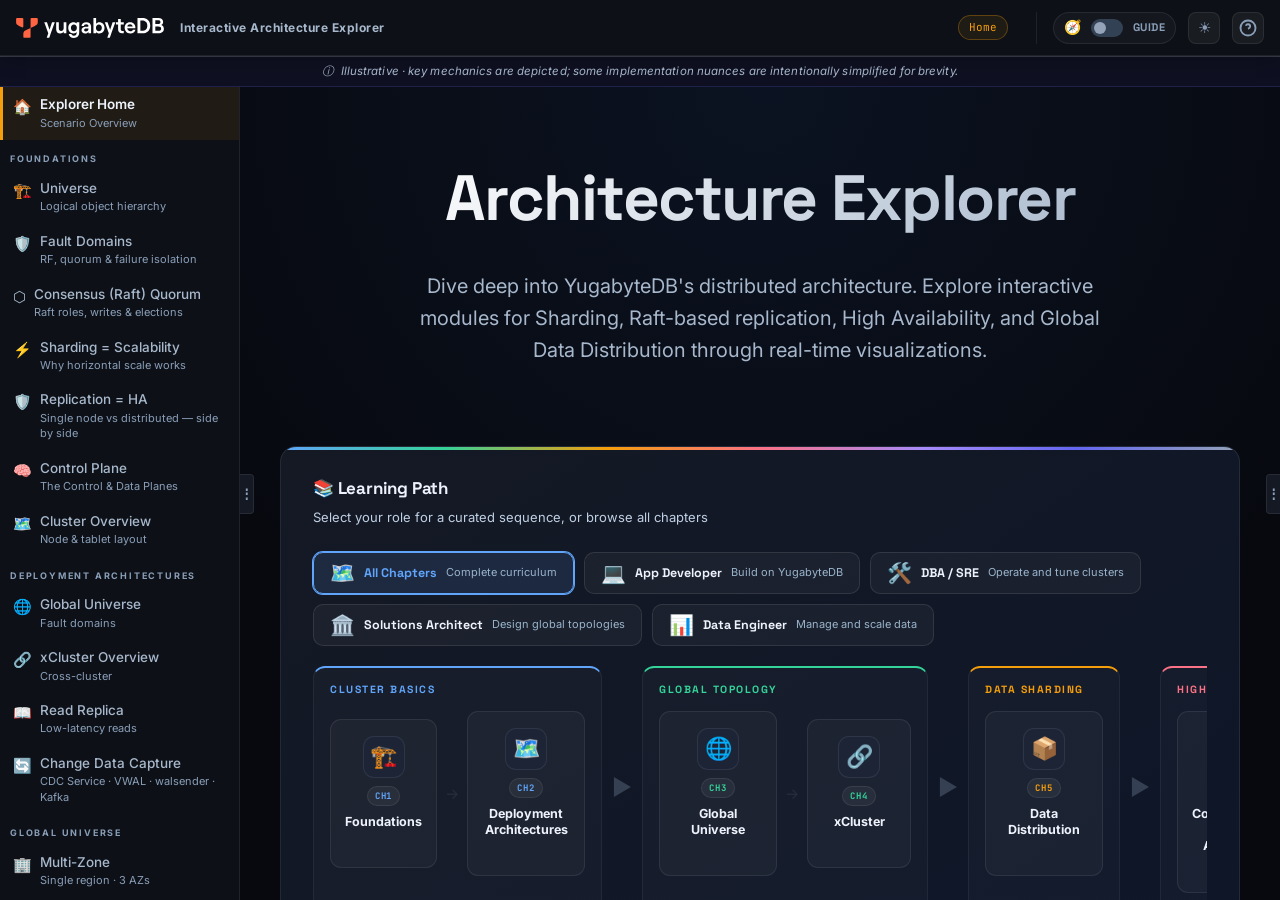
==== commit 2caaf457: "[update] clean up cdc" ====
--- a/explorer/index.html
+++ b/explorer/index.html
@@ -283,6 +283,14 @@
         <div class="tt-content" id="tt-content"></div>
       </div>
 
+      <!-- CDC LOGICAL REPLICATION PANEL -->
+      <div class="cdc-panel" id="cdc-panel">
+        <div class="fd-tabs">
+          <div class="fd-tab active">🔄 CDC · PostgreSQL Logical Replication</div>
+        </div>
+        <div class="cdc-content" id="cdc-content"></div>
+      </div>
+
       <!-- MULTI-REGION LATENCY PANEL -->
       <div class="mr-lat-panel" id="mr-lat-panel"></div>
 
--- a/explorer/style.css
+++ b/explorer/style.css
@@ -666,6 +666,17 @@
       animation: fadeIn .4s ease
     }
 
+    .tablet.t-safe {
+      border-color: var(--ok) !important;
+      box-shadow: 0 0 22px rgba(34, 197, 94, .5) !important;
+      animation: tabletSafePulse 1.1s ease-in-out 2;
+    }
+
+    @keyframes tabletSafePulse {
+      0%, 100% { box-shadow: 0 0 14px rgba(34, 197, 94, .35); }
+      50%       { box-shadow: 0 0 28px rgba(34, 197, 94, .65); }
+    }
+
     .tablet.t-stale {
       border-color: var(--warn) !important;
       opacity: .75
@@ -883,6 +894,17 @@
     .d-row.r-read {
       background: rgba(96, 165, 250, .14);
       color: var(--txt)
+    }
+
+    .d-row.r-safe {
+      background: rgba(34, 197, 94, .13);
+      color: var(--txt);
+      animation: rowSafePulse 1.1s ease-in-out 2;
+    }
+
+    @keyframes rowSafePulse {
+      0%, 100% { background: rgba(34, 197, 94, .13); }
+      50%       { background: rgba(34, 197, 94, .30); }
     }
 
     .dcell {
@@ -2985,10 +3007,13 @@
     .av-xcl-block-lbl { font-size: 14px; font-weight: 700; color: var(--txt); text-transform: uppercase; letter-spacing: 1px; }
     .av-xcl-row { display: flex; gap: 14px; align-items: stretch; min-height: 180px; }
     .av-xcl-cluster { flex: 1; background: var(--s2); border: 1px solid var(--border); border-radius: 7px; padding: 14px; }
-    .av-xcl-hdr { display: flex; justify-content: space-between; align-items: center; font-size: 14px; font-weight: 700; font-family: var(--head); padding: 7px 10px; border-radius: 5px; margin-bottom: 12px; }
+    .av-xcl-hdr { display: flex; justify-content: space-between; align-items: center; gap: 8px; font-size: 14px; font-weight: 700; font-family: var(--head); padding: 7px 10px; border-radius: 5px; margin-bottom: 12px; }
     .av-xcl-primary { background: rgba(34,197,94,.12); color: var(--ok); }
     .av-xcl-secondary { background: rgba(96,165,250,.12); color: var(--info); }
-    .av-xcl-region { font-size: 11px; font-weight: 400; color: var(--txt2); font-family: var(--mono); }
+    .av-xcl-region { font-size: 11px; font-weight: 400; color: var(--txt2); font-family: var(--mono); margin-left: auto; }
+    .av-xcl-rw-badge { font-size: 9px; font-weight: 700; font-family: var(--mono); padding: 2px 7px; border-radius: 10px; letter-spacing: .04em; flex-shrink: 0; }
+    .av-xcl-rw-rw { background: rgba(34,197,94,.2); color: var(--ok); border: 1px solid rgba(34,197,94,.4); }
+    .av-xcl-rw-ro { background: rgba(96,165,250,.2); color: var(--info); border: 1px solid rgba(96,165,250,.4); }
     .av-xcl-az-row { display: flex; gap: 5px; }
     .av-xcl-az { flex: 1; background: var(--s3); border: 1px solid var(--border); border-radius: 5px; padding: 8px; }
     .av-xcl-az-lbl { font-size: 11px; color: var(--txt2); text-align: center; margin-bottom: 6px; font-weight: 600; }
@@ -3035,6 +3060,40 @@
     .av-xcl-stat-l { display:block; font-size:10px; color:var(--txt2); text-transform:uppercase; letter-spacing:.8px; margin-top:3px; }
 
     .av-fd.av-fd-failed .av-tbar { animation: none; opacity: 0.12; width: 25%; }
+
+    /* ── CDC Architecture ── */
+    .av-cdc-node { height:auto !important; padding:5px 4px; flex-direction:column; gap:2px; }
+    .av-cdc-svc-badge { font-size:8px; font-weight:700; color:#34d399; background:rgba(52,211,153,.12); border:1px solid rgba(52,211,153,.3); border-radius:3px; padding:1px 4px; margin-top:3px; letter-spacing:.3px; }
+    .av-cdc-pipeline { }
+    .av-cdc-pipe-box { border:1px solid; border-radius:6px; padding:7px 10px; text-align:center; }
+    .av-cdc-pipe-name { font-size:11px; font-weight:700; }
+    .av-cdc-pipe-sub { font-size:9px; color:var(--txt2); margin-top:3px; line-height:1.4; }
+    /* Pipeline box themes */
+    .cdc-pipe-vwal { border-color:rgba(96,165,250,.45); background:rgba(96,165,250,.1); }
+    .cdc-pipe-ws   { border-color:rgba(167,139,250,.45); background:rgba(167,139,250,.1); }
+    .cdc-pipe-slot { border-color:rgba(251,191,36,.4);   background:rgba(251,191,36,.08); }
+    [data-theme="light"] .cdc-pipe-vwal { border-color:rgba(37,99,235,.5);  background:rgba(37,99,235,.07); }
+    [data-theme="light"] .cdc-pipe-ws   { border-color:rgba(109,40,217,.5); background:rgba(109,40,217,.07); }
+    [data-theme="light"] .cdc-pipe-slot { border-color:rgba(180,83,9,.5);   background:rgba(180,83,9,.07); }
+    .av-cdc-consumers { }
+    .av-cdc-consumer-block { border:1px solid; border-radius:7px; padding:10px 12px; }
+    .av-cdc-consumer-hdr { font-size:12px; font-weight:700; }
+    .av-cdc-consumer-sub { font-size:9px; color:var(--txt2); margin-top:2px; }
+    .av-cdc-consumer-row { display:flex; justify-content:space-between; gap:8px; font-size:9px; padding:2px 0; border-bottom:1px solid rgba(255,255,255,.04); }
+    .av-cdc-consumer-row:last-child { border-bottom:none; }
+    .av-cdc-cr-lbl { color:var(--txt2); flex-shrink:0; }
+    .av-cdc-cr-val { color:var(--txt); text-align:right; }
+    /* Consumer block themes */
+    .cdc-cons-kafka      { border-color:rgba(52,211,153,.4);  background:rgba(52,211,153,.07); }
+    .cdc-cons-broker     { border-color:rgba(99,102,241,.4);  background:rgba(99,102,241,.07); }
+    .cdc-cons-downstream { border-color:rgba(148,163,184,.35); background:rgba(148,163,184,.06); }
+    .cdc-cons-topic { font-size:9px; padding:2px 7px; border-radius:10px; background:rgba(99,102,241,.15); border:1px solid rgba(99,102,241,.4); color:var(--candidate); }
+    [data-theme="light"] .cdc-cons-kafka      { border-color:rgba(21,128,61,.45);  background:rgba(21,128,61,.06); }
+    [data-theme="light"] .cdc-cons-broker     { border-color:rgba(79,70,229,.45);  background:rgba(79,70,229,.06); }
+    [data-theme="light"] .cdc-cons-downstream { border-color:rgba(100,116,139,.4); background:rgba(100,116,139,.06); }
+    [data-theme="light"] .cdc-cons-topic      { background:rgba(79,70,229,.1); border-color:rgba(79,70,229,.35); }
+    [data-theme="light"] .av-cdc-consumer-row { border-bottom-color:rgba(0,0,0,.06); }
+    [data-theme="light"] .av-cdc-svc-badge { background:rgba(21,128,61,.1); border-color:rgba(21,128,61,.3); color:var(--ok); }
 
     /* ── Universe Hierarchy ── */
     .uh-tree { display:flex; flex-direction:column; gap:0; }
@@ -4381,6 +4440,190 @@
 .tt-ts-track { flex:1; height:4px; background:rgba(255,255,255,0.07); border-radius:2px; position:relative; }
 .tt-ts-fill { height:100%; background:#a78bfa; border-radius:2px; transition:width 0.8s ease; }
 .tt-ts-val { font-size:10px; color:#a78bfa; font-family:var(--mono); }
+
+/* ── CDC Logical Replication Panel ───────────────────────────────────────── */
+.cdc-panel { background:var(--s1); border-top:1px solid var(--border); display:none; flex-direction:column; overflow:hidden; flex-shrink:1; }
+.cdc-panel.visible { display:flex; flex:1; min-height:0; }
+.cdc-content { padding:14px 20px 20px; overflow-y:auto; flex:1; min-height:0; }
+
+.cdc-layout { display:grid; grid-template-columns:1fr 280px; gap:16px; align-items:start; }
+
+/* Phase banner */
+.cdc-phase-banner { font-size:12px; font-weight:600; padding:7px 14px; border-radius:5px; border:1px solid; margin-bottom:12px; }
+
+/* Section labels */
+.cdc-section-lbl { font-size:12px; font-weight:700; color:var(--txt); margin-bottom:7px; display:flex; align-items:baseline; gap:8px; }
+.cdc-section-sub { font-size:10px; font-weight:400; color:var(--txt3); }
+
+/* Tablet boxes */
+.cdc-tablets-row { display:grid; grid-template-columns:repeat(3,1fr); gap:8px; margin-bottom:4px; }
+.cdc-tablet { border:1px solid; border-radius:7px; padding:8px 10px; transition:background 0.4s, border-color 0.4s; position:relative; }
+.cdc-tablet-hdr { letter-spacing:.3px; }
+.cdc-wal-lines { margin-top:6px; min-height:32px; display:flex; flex-direction:column; gap:2px; }
+.cdc-wal-line { font-family:var(--mono); font-size:10px; color:var(--txt2); line-height:1.5; white-space:nowrap; overflow:hidden; text-overflow:ellipsis; }
+.cdc-wal-line.dim { color:var(--txt3); font-style:italic; }
+.cdc-wal-line.commit { color:#34d399; }
+.cdc-wal-line.begin { color:#60a5fa; }
+.cdc-wal-indicator { position:absolute; top:8px; right:8px; width:6px; height:6px; border-radius:50%; opacity:0.5; }
+.cdc-wal-indicator.pulse { opacity:1; animation: cdcPulse 1.2s ease-in-out infinite; }
+/* WAL + intents retention indicators (lag phase) */
+.cdc-retention-block { margin-top:7px; padding-top:6px; border-top:1px solid rgba(255,255,255,.1); display:flex; flex-direction:column; gap:4px; }
+.cdc-ret-row { display:flex; align-items:center; gap:5px; font-size:9px; }
+.cdc-ret-lbl { color:var(--txt3); width:44px; flex-shrink:0; font-weight:600; letter-spacing:.2px; }
+.cdc-ret-track { flex:1; height:5px; border-radius:3px; background:rgba(255,255,255,.08); overflow:hidden; }
+.cdc-ret-fill { height:100%; border-radius:3px; transition:width .7s ease; }
+.cdc-ret-wal  { background:linear-gradient(90deg,#f59e0b,#fbbf24); }
+.cdc-ret-int  { background:linear-gradient(90deg,#ef4444,#fb7185); }
+.cdc-ret-val  { font-family:var(--mono); min-width:34px; text-align:right; font-weight:600; }
+[data-theme="light"] .cdc-retention-block { border-top-color:rgba(0,0,0,.1); }
+[data-theme="light"] .cdc-ret-track { background:rgba(0,0,0,.1); }
+@keyframes cdcPulse { 0%,100%{opacity:.4;transform:scale(1)} 50%{opacity:1;transform:scale(1.35)} }
+
+/* Flow arrows */
+.cdc-flow-arrow { display:flex; flex-direction:column; align-items:center; padding:4px 0; margin:2px 0; }
+.cdc-arrow-line { width:2px; height:14px; background:var(--border-hi); }
+.cdc-arrow-label { font-size:10px; color:var(--txt3); font-style:italic; text-align:center; margin:2px 0; }
+.cdc-arrow-head { font-size:11px; color:var(--border-hi); line-height:1; }
+
+/* VWAL box */
+.cdc-vwal-box { background:rgba(96,165,250,.07); border:1px solid rgba(96,165,250,.25); border-radius:7px; padding:10px 12px; margin-bottom:4px; }
+.cdc-vwal-hdr { display:flex; justify-content:space-between; align-items:baseline; margin-bottom:8px; }
+.cdc-vwal-title { font-size:12px; font-weight:700; color:#60a5fa; }
+.cdc-vwal-note { font-size:10px; color:var(--txt3); font-style:italic; }
+.cdc-vwal-rows { display:flex; flex-direction:column; gap:3px; min-height:40px; }
+.cdc-vwal-row { display:flex; align-items:center; gap:8px; font-family:var(--mono); font-size:10px; color:var(--txt2); padding:3px 0; border-bottom:1px solid rgba(255,255,255,.04); transition:background .3s; }
+.cdc-vwal-row.fresh { background:rgba(96,165,250,.08); color:var(--txt); }
+.cdc-vwal-lsn { color:var(--txt3); width:80px; flex-shrink:0; }
+.cdc-vwal-type { width:58px; flex-shrink:0; font-weight:700; }
+.cdc-vwal-type.commit { color:#34d399; }
+.cdc-vwal-type.begin { color:#60a5fa; }
+.cdc-vwal-body { flex:1; color:var(--txt2); overflow:hidden; text-overflow:ellipsis; white-space:nowrap; }
+
+/* walsender box */
+.cdc-walsender-box { display:flex; align-items:flex-start; gap:16px; background:rgba(167,139,250,.07); border:1px solid rgba(167,139,250,.25); border-radius:7px; padding:10px 14px; margin-bottom:4px; }
+.cdc-ws-name { font-size:13px; font-weight:700; color:#a78bfa; }
+.cdc-ws-detail { font-size:10px; color:var(--txt2); margin-top:3px; font-family:var(--mono); }
+.cdc-ws-detail b { color:var(--txt); }
+.cdc-ws-left { flex-shrink:0; }
+.cdc-ws-lsns { flex:1; display:flex; flex-direction:column; gap:4px; }
+.cdc-lsn-row { display:flex; justify-content:space-between; align-items:center; font-size:11px; }
+.cdc-lsn-lbl { color:var(--txt3); }
+.cdc-lsn-val { font-family:var(--mono); color:var(--txt2); font-weight:600; }
+.cdc-lsn-val.ok { color:#34d399; }
+.cdc-lag-track { flex:1; height:6px; background:rgba(255,255,255,.07); border-radius:3px; margin-top:5px; overflow:hidden; }
+.cdc-lag-fill { height:100%; border-radius:3px; transition:width .8s ease; }
+.cdc-lag-val { font-size:11px; font-family:var(--mono); margin-top:2px; }
+
+/* Snapshot progress bar */
+.cdc-snap-track { height:6px; background:rgba(255,255,255,.07); border-radius:3px; overflow:hidden; }
+.cdc-snap-fill { height:100%; background:linear-gradient(90deg,#f59e0b,#fbbf24); border-radius:3px; transition:width .6s ease; }
+
+/* ── Snapshot checkpoint visualization ── */
+.cdc-snap-section { margin-top:8px; padding:10px 12px; border-radius:7px; background:rgba(245,158,11,.05); border:1px solid rgba(245,158,11,.2); }
+.cdc-snap-section-hdr { display:flex; justify-content:space-between; align-items:baseline; margin-bottom:9px; }
+.cdc-snap-hdr-lbl { font-size:11px; font-weight:700; color:var(--txt); }
+.cdc-snap-hdr-val { font-size:9px; color:var(--txt3); font-family:var(--mono); }
+/* Timeline strip */
+.cdc-snap-tl-wrap { display:flex; align-items:stretch; height:20px; border-radius:4px; overflow:hidden; border:1px solid var(--border); }
+.cdc-snap-tl-past { flex:1; background:rgba(255,255,255,.04); display:flex; align-items:center; padding:0 6px; }
+.cdc-snap-tl-past-lbl { font-size:8px; color:var(--txt3); font-style:italic; }
+.cdc-snap-tl-pin { flex-shrink:0; width:28px; background:rgba(245,158,11,.2); border-left:2px solid #f59e0b; border-right:2px solid #f59e0b; display:flex; align-items:center; justify-content:center; font-size:8px; font-weight:800; color:#f59e0b; letter-spacing:.2px; }
+.cdc-snap-tl-future { flex:1.4; background:rgba(255,255,255,.03); position:relative; overflow:hidden; display:flex; }
+.cdc-snap-tl-fill     { height:100%; background:linear-gradient(90deg,rgba(245,158,11,.35),rgba(251,191,36,.2)); transition:width .7s ease; flex-shrink:0; }
+.cdc-snap-tl-consumed { height:100%; background:linear-gradient(90deg,rgba(52,211,153,.3),rgba(52,211,153,.15)); transition:width .7s ease; flex-shrink:0; }
+.cdc-snap-tl-remaining{ height:100%; background:linear-gradient(90deg,rgba(245,158,11,.3),rgba(251,191,36,.15)); transition:width .7s ease; flex-shrink:0; }
+.cdc-snap-tl-sublabels { display:flex; justify-content:space-between; font-size:8px; color:var(--txt3); margin:3px 0 9px; }
+/* Two meters */
+.cdc-snap-meters { display:grid; grid-template-columns:1fr 1px 1fr; gap:0 10px; align-items:start; }
+.cdc-snap-meter-col { display:flex; flex-direction:column; gap:3px; }
+.cdc-snap-meter-lbl { font-size:9px; color:var(--txt3); font-weight:600; }
+.cdc-snap-meter-val { font-size:15px; font-weight:700; line-height:1.1; }
+.cdc-snap-meter-sub { font-family:var(--mono); font-size:8px; color:var(--txt3); }
+.cdc-snap-meter-div { background:var(--border); width:1px; align-self:stretch; margin-top:2px; }
+/* Handoff line */
+.cdc-snap-handoff { margin-top:9px; padding-top:8px; border-top:1px dashed rgba(245,158,11,.3); font-size:10px; color:var(--txt3); line-height:1.5; }
+.cdc-snap-handoff.done { color:var(--txt2); }
+.cdc-snap-handoff-ok { color:#34d399; font-weight:700; margin-right:4px; }
+.cdc-snap-code { font-family:var(--mono); font-size:9px; background:rgba(255,255,255,.07); padding:1px 4px; border-radius:3px; }
+[data-theme="light"] .cdc-snap-section { background:rgba(180,83,9,.04); border-color:rgba(180,83,9,.2); }
+[data-theme="light"] .cdc-snap-tl-past { background:rgba(0,0,0,.04); }
+[data-theme="light"] .cdc-snap-tl-future { background:rgba(0,0,0,.03); }
+[data-theme="light"] .cdc-snap-tl-fill { background:linear-gradient(90deg,rgba(180,83,9,.25),rgba(217,119,6,.15)); }
+[data-theme="light"] .cdc-snap-code { background:rgba(0,0,0,.07); }
+[data-theme="light"] .cdc-snap-handoff { border-top-color:rgba(180,83,9,.25); }
+
+/* Consumer box */
+.cdc-consumer-box { display:flex; align-items:center; gap:12px; background:rgba(52,211,153,.07); border:1px solid rgba(52,211,153,.25); border-radius:7px; padding:10px 14px; }
+.cdc-consumer-icon { font-size:22px; flex-shrink:0; }
+.cdc-consumer-name { font-size:12px; font-weight:700; color:#34d399; }
+.cdc-consumer-sub { font-size:9px; color:var(--txt3); margin-top:2px; }
+.cdc-consumer-detail { flex:1; }
+.cdc-consumer-status { font-size:10px; font-weight:600; color:var(--txt3); }
+.cdc-consumer-status.ok { color:#34d399; }
+.cdc-consumer-status.lag { color:#fb7185; }
+
+/* Stream pane (right column) */
+.cdc-stream-pane { background:var(--bg); border:1px solid var(--border); border-radius:8px; padding:10px 12px; }
+.cdc-stream-hdr { font-size:11px; font-weight:700; color:var(--txt2); margin-bottom:8px; letter-spacing:.5px; text-transform:uppercase; padding-bottom:6px; border-bottom:1px solid var(--border); }
+.cdc-records { display:flex; flex-direction:column; gap:3px; min-height:80px; }
+.cdc-record { display:flex; align-items:baseline; gap:6px; font-family:var(--mono); font-size:10px; color:var(--txt2); padding:3px 0; border-bottom:1px solid rgba(255,255,255,.04); }
+.cdc-record.fresh { color:var(--txt); animation:cdcRecordIn .4s ease; }
+.cdc-record.commit { border-bottom-color:rgba(52,211,153,.15); }
+.cdc-record.begin { border-bottom-color:rgba(96,165,250,.12); }
+@keyframes cdcRecordIn { from{opacity:0;transform:translateX(6px)} to{opacity:1;transform:none} }
+.cdc-rec-type { width:58px; flex-shrink:0; font-weight:700; color:var(--txt3); }
+.cdc-record.commit .cdc-rec-type { color:#34d399; }
+.cdc-record.begin .cdc-rec-type { color:#60a5fa; }
+.cdc-rec-table { color:#f59e0b; flex-shrink:0; max-width:80px; overflow:hidden; text-overflow:ellipsis; white-space:nowrap; }
+.cdc-rec-body { flex:1; overflow:hidden; text-overflow:ellipsis; white-space:nowrap; color:var(--txt2); }
+.cdc-rec-lsn { color:var(--txt3); flex-shrink:0; font-size:9px; }
+
+/* CDC static callout sections */
+.cdc-callouts { display:grid; grid-template-columns:1fr 1fr; gap:14px; margin-top:20px; padding-top:16px; border-top:1px solid var(--border); }
+.cdc-callout { border-radius:8px; padding:14px 16px; border:1px solid; }
+.cdc-callout-warn { background:rgba(251,191,36,.05); border-color:rgba(251,191,36,.22); }
+.cdc-callout-info { background:rgba(99,102,241,.05); border-color:rgba(99,102,241,.22); }
+.cdc-callout-hdr { display:flex; align-items:center; gap:8px; margin-bottom:12px; }
+.cdc-callout-icon { font-size:15px; }
+.cdc-callout-title { font-size:12px; font-weight:700; color:var(--txt); letter-spacing:.2px; }
+
+/* Constraints list */
+.cdc-constraint-list { display:flex; flex-direction:column; gap:7px; }
+.cdc-constraint-row { display:flex; align-items:baseline; gap:8px; font-size:11px; color:var(--txt2); line-height:1.55; }
+.cdc-constraint-icon { flex-shrink:0; font-size:11px; font-weight:700; width:13px; text-align:center; }
+.cdc-constraint-icon.err  { color:#fb7185; }
+.cdc-constraint-icon.warn { color:#f59e0b; }
+.cdc-constraint-text { flex:1; }
+.cdc-constraint-text code { font-family:var(--mono); font-size:10px; background:rgba(255,255,255,.07); padding:1px 4px; border-radius:3px; }
+
+/* Flags table */
+.cdc-flags-table { display:flex; flex-direction:column; gap:0; }
+.cdc-flag-head { display:grid; grid-template-columns:240px 66px 60px 1fr; gap:0 10px; padding:3px 0 7px; border-bottom:1px solid var(--border); font-size:11px; font-weight:700; color:var(--txt3); text-transform:uppercase; letter-spacing:.4px; }
+.cdc-flag-row { display:grid; grid-template-columns:240px 66px 60px 1fr; gap:0 10px; padding:8px 0; border-bottom:1px solid rgba(255,255,255,.04); align-items:start; }
+.cdc-flag-row:last-child { border-bottom:none; }
+.cdc-flag-name { font-family:var(--mono); font-size:11px; color:#a78bfa; word-break:break-all; }
+.cdc-flag-default { font-family:var(--mono); font-size:11px; color:#34d399; }
+.cdc-flag-scope { font-size:11px; color:var(--txt3); }
+.cdc-flag-desc { font-size:11px; color:var(--txt2); line-height:1.55; }
+
+/* Light mode overrides */
+[data-theme="light"] .cdc-vwal-box { background:rgba(37,99,235,.06); border-color:rgba(37,99,235,.25); }
+[data-theme="light"] .cdc-walsender-box { background:rgba(109,40,217,.06); border-color:rgba(109,40,217,.25); }
+[data-theme="light"] .cdc-consumer-box { background:rgba(21,128,61,.06); border-color:rgba(21,128,61,.25); }
+[data-theme="light"] .cdc-vwal-title { color:var(--follower); }
+[data-theme="light"] .cdc-ws-name { color:#6d28d9; }
+[data-theme="light"] .cdc-consumer-name { color:var(--ok); }
+[data-theme="light"] .cdc-stream-pane { background:var(--s1); }
+[data-theme="light"] .cdc-vwal-row.fresh { background:rgba(37,99,235,.08); }
+[data-theme="light"] .cdc-record.fresh { color:var(--txt); }
+[data-theme="light"] .cdc-lag-track { background:rgba(0,0,0,.12); }
+[data-theme="light"] .cdc-snap-track { background:rgba(0,0,0,.12); }
+[data-theme="light"] .cdc-callout-warn { background:rgba(217,119,6,.05); border-color:rgba(217,119,6,.22); }
+[data-theme="light"] .cdc-callout-info { background:rgba(79,70,229,.05); border-color:rgba(79,70,229,.22); }
+[data-theme="light"] .cdc-constraint-text code { background:rgba(0,0,0,.07); }
+[data-theme="light"] .cdc-flag-row { border-bottom-color:rgba(0,0,0,.06); }
+[data-theme="light"] .cdc-flag-name { color:#6d28d9; }
+[data-theme="light"] .cdc-flag-default { color:var(--ok); }
 
 /* ── Snapshot flash animation ─────────────────────── */
 @keyframes snapFlash {
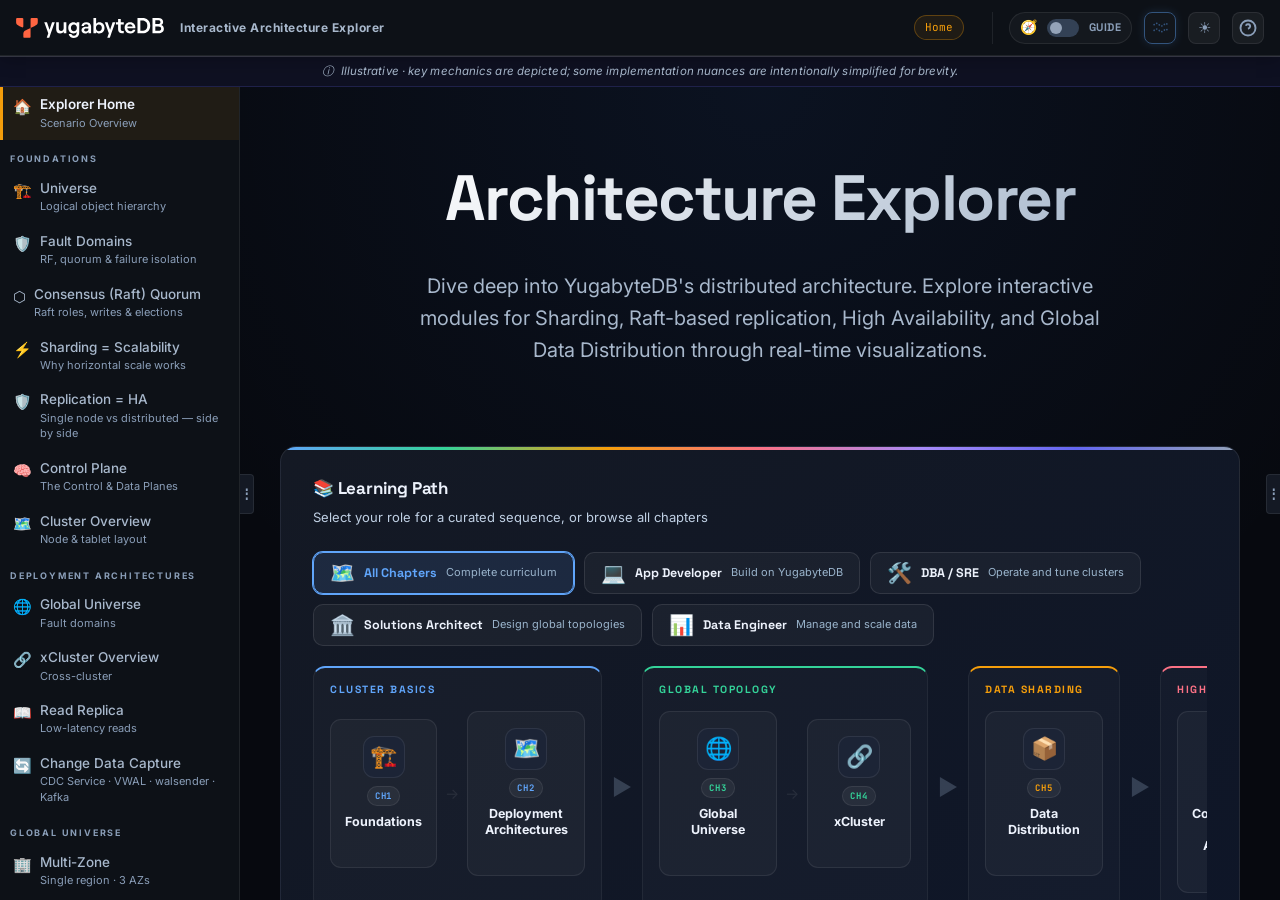
==== commit c01b82e1: "[update] flow" ====
--- a/explorer/index.html
+++ b/explorer/index.html
@@ -32,6 +32,12 @@
         </label>
         <span class="guide-label">Guide</span>
       </div>
+      <button class="theme-toggle flow-toggle" id="flow-toggle-btn" onclick="toggleFlow()" title="Flow view: Off (W)" aria-label="Toggle flow view">
+        <svg viewBox="0 0 24 24" width="17" height="17" stroke="currentColor" stroke-width="2.4" stroke-linecap="round" fill="none">
+          <path d="M3 8c2.5-2.5 4.5-2.5 7 0s4.5 2.5 7 0 3-1.5 4-1" stroke-dasharray="0.1 4"></path>
+          <path d="M3 16c2.5-2.5 4.5-2.5 7 0s4.5 2.5 7 0 3-1.5 4-1" stroke-dasharray="0.1 4"></path>
+        </svg>
+      </button>
       <button class="theme-toggle" id="theme-toggle-btn" onclick="toggleTheme()" title="Toggle Light / Dark Mode (T)">☀</button>
       <button class="help-trigger" onclick="toggleHelp()" title="Keyboard Shortcuts (?)">
         <svg viewBox="0 0 24 24" width="18" height="18" stroke="currentColor" stroke-width="2.5" fill="none">
@@ -419,9 +425,9 @@
       <button class="btn" id="btn-reset" onclick="resetScenario()">↺ Reset</button>
     </div>
     <div class="cdiv"></div>
-    <div class="spd-wrap">Speed: <input type="range" id="spd" min="0.5" max="3" step="0.5" value="1"
+    <div class="spd-wrap">Speed: <input type="range" id="spd" min="0.5" max="3" step="0.5" value="0.5"
         oninput="speedVal=+this.value;document.getElementById('spd-val').textContent=this.value+'×'"><span
-        id="spd-val">1×</span></div>
+        id="spd-val">0.5×</span></div>
     <div class="cdiv"></div>
     <div class="cgrp" id="extra-btns"></div>
     <div class="qwrap">
@@ -449,6 +455,7 @@
           <div class="shortcut-item"><kbd>F</kbd><span>Toggle Focus Mode (Canvas only)</span></div>
           <div class="shortcut-item"><kbd>G</kbd><span>Toggle Explorer Guide</span></div>
           <div class="shortcut-item"><kbd>T</kbd><span>Toggle Light / Dark Theme</span></div>
+          <div class="shortcut-item"><kbd>W</kbd><span>Toggle Flow View (dotted streams)</span></div>
           <div class="shortcut-item"><kbd>Esc</kbd><span>Close Guide / Modal</span></div>
         </div>
       </div>
--- a/explorer/style.css
+++ b/explorer/style.css
@@ -2179,6 +2179,72 @@
       box-shadow: 0 0 10px #34d399
     }
 
+    /* ── FLOW (dotted stream) PACKETS ── */
+    .flow-layer {
+      position: absolute;
+      top: 0;
+      left: 0;
+      z-index: 100;
+      pointer-events: none;
+      overflow: visible
+    }
+
+    .flow-reveal {
+      fill: none;
+      stroke: #fff;
+      stroke-width: 14
+    }
+
+    .flow-pipe {
+      fill: none;
+      stroke: currentColor;
+      stroke-width: 6;
+      stroke-linecap: round;
+      opacity: .12
+    }
+
+    .flow-dots {
+      fill: none;
+      stroke: currentColor;
+      stroke-width: 3.5;
+      stroke-linecap: round;
+      stroke-dasharray: 0.1 9;
+      filter: drop-shadow(0 0 3px currentColor);
+      animation: flowDash linear infinite
+    }
+
+    .flow-head {
+      filter: drop-shadow(0 0 6px currentColor)
+    }
+
+    .flow-grp {
+      transition: opacity .6s ease
+    }
+
+    .flow-grp.flow-out {
+      opacity: 0
+    }
+
+    /* Glow washes out on white — use a crisper, darker stream in light mode */
+    [data-theme="light"] .flow-dots {
+      filter: none;
+      stroke-width: 4
+    }
+
+    [data-theme="light"] .flow-pipe {
+      opacity: .18
+    }
+
+    [data-theme="light"] .flow-head {
+      filter: drop-shadow(0 0 2px currentColor)
+    }
+
+    @keyframes flowDash {
+      to {
+        stroke-dashoffset: -18.2
+      }
+    }
+
     /* ── DEAD OVERLAY ── */
     .dead-overlay {
       position: absolute;
@@ -2195,6 +2261,24 @@
       letter-spacing: 1px;
       z-index: 3;
       border: 2px solid var(--dead);
+      pointer-events: none
+    }
+
+    .bl-overlay {
+      position: absolute;
+      inset: 0;
+      background: rgba(245, 158, 11, .08);
+      border-radius: 9px;
+      display: flex;
+      align-items: center;
+      justify-content: center;
+      font-family: var(--head);
+      font-size: 13px;
+      font-weight: 700;
+      color: var(--warn);
+      letter-spacing: 1px;
+      z-index: 3;
+      border: 2px solid var(--warn);
       pointer-events: none
     }
 
@@ -4860,6 +4944,12 @@
   color: var(--txt);
 }
 [data-theme="light"] .theme-toggle { background: rgba(0,0,0,.04); }
+.flow-toggle.on { border-color: #60a5fa; color: #60a5fa; box-shadow: 0 0 8px rgba(96,165,250,.35); }
+[data-theme="light"] .flow-toggle.on { border-color: #2563eb; color: #2563eb; box-shadow: none; background: rgba(37,99,235,.08); }
+.flow-toggle.on path { animation: flowIcon .8s linear infinite; }
+@keyframes flowIcon { to { stroke-dashoffset: -4.1; } }
+.flow-toggle.na { opacity: .45; }
+.flow-toggle.na path { animation: none; }
 [data-theme="light"] .theme-toggle:hover { background: rgba(0,0,0,.09); }
 
 /* ── Invert rgba(255,255,255,…) backgrounds ── */
